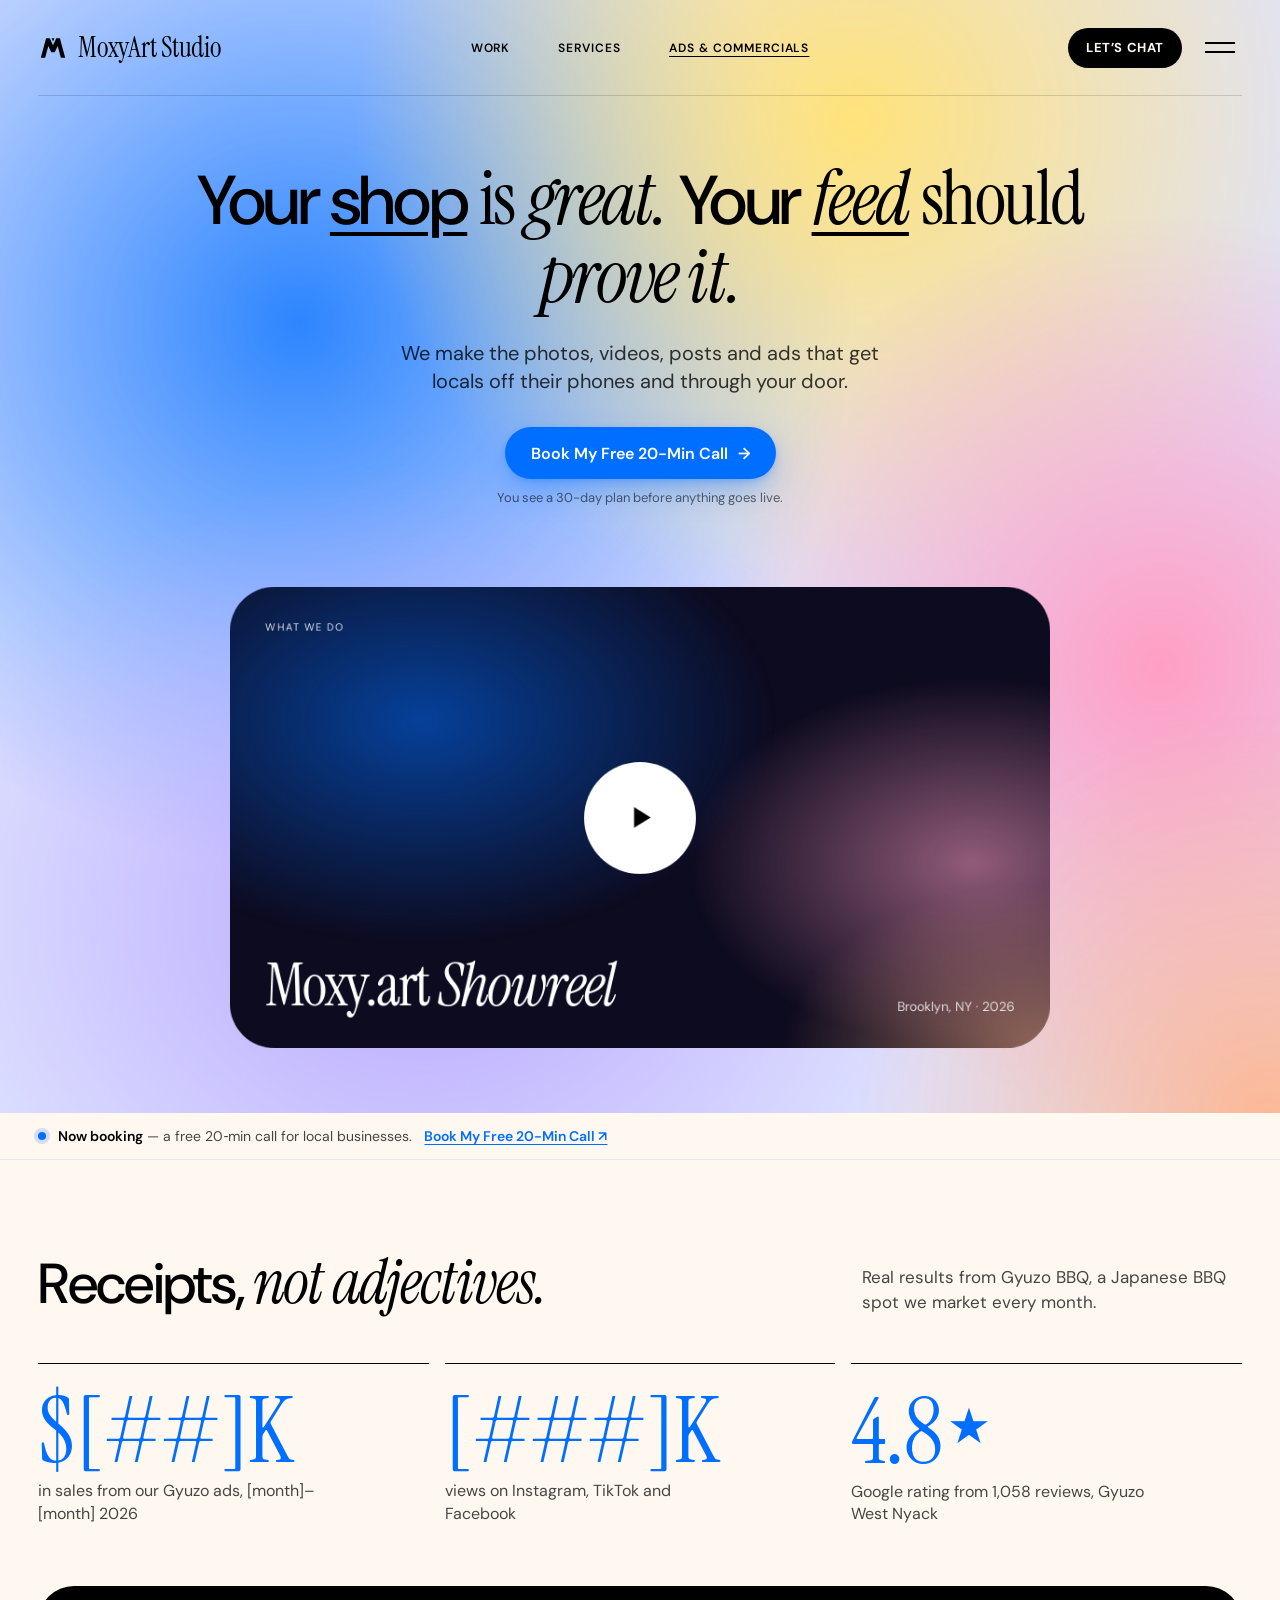
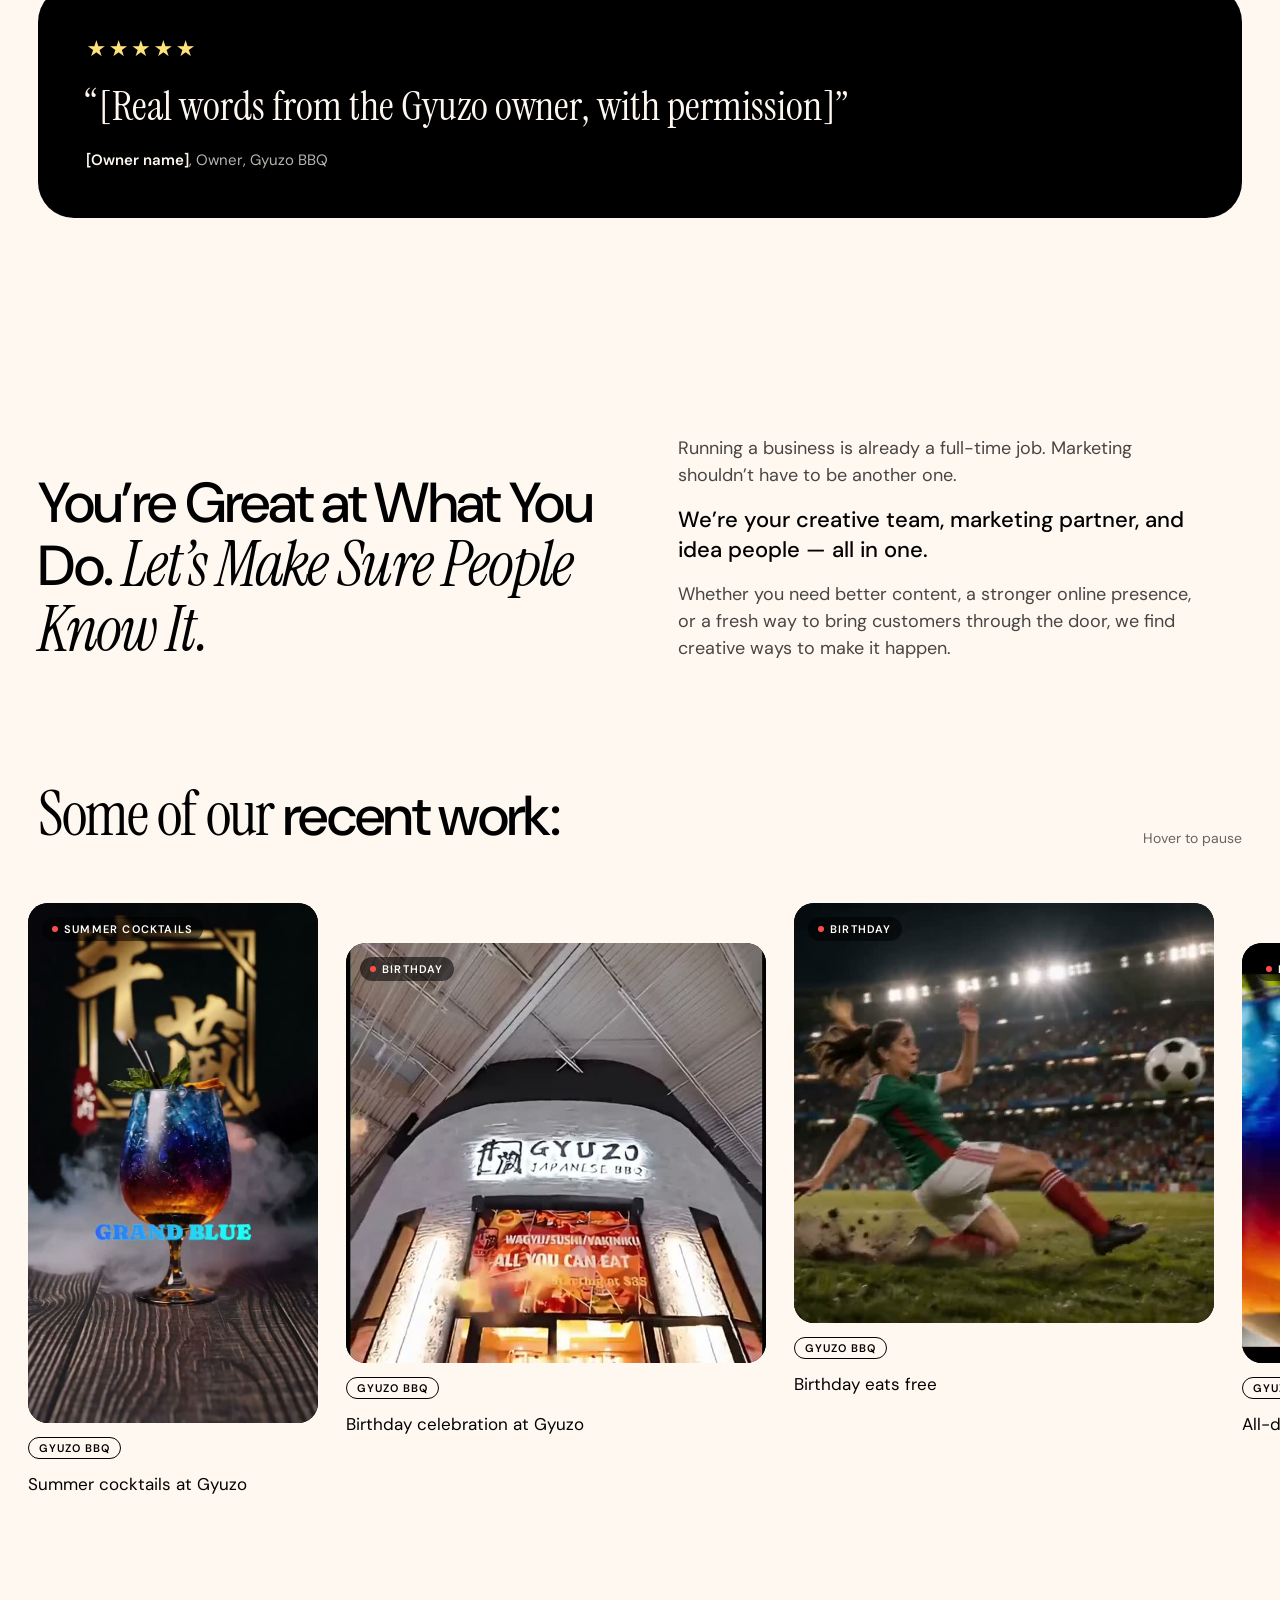
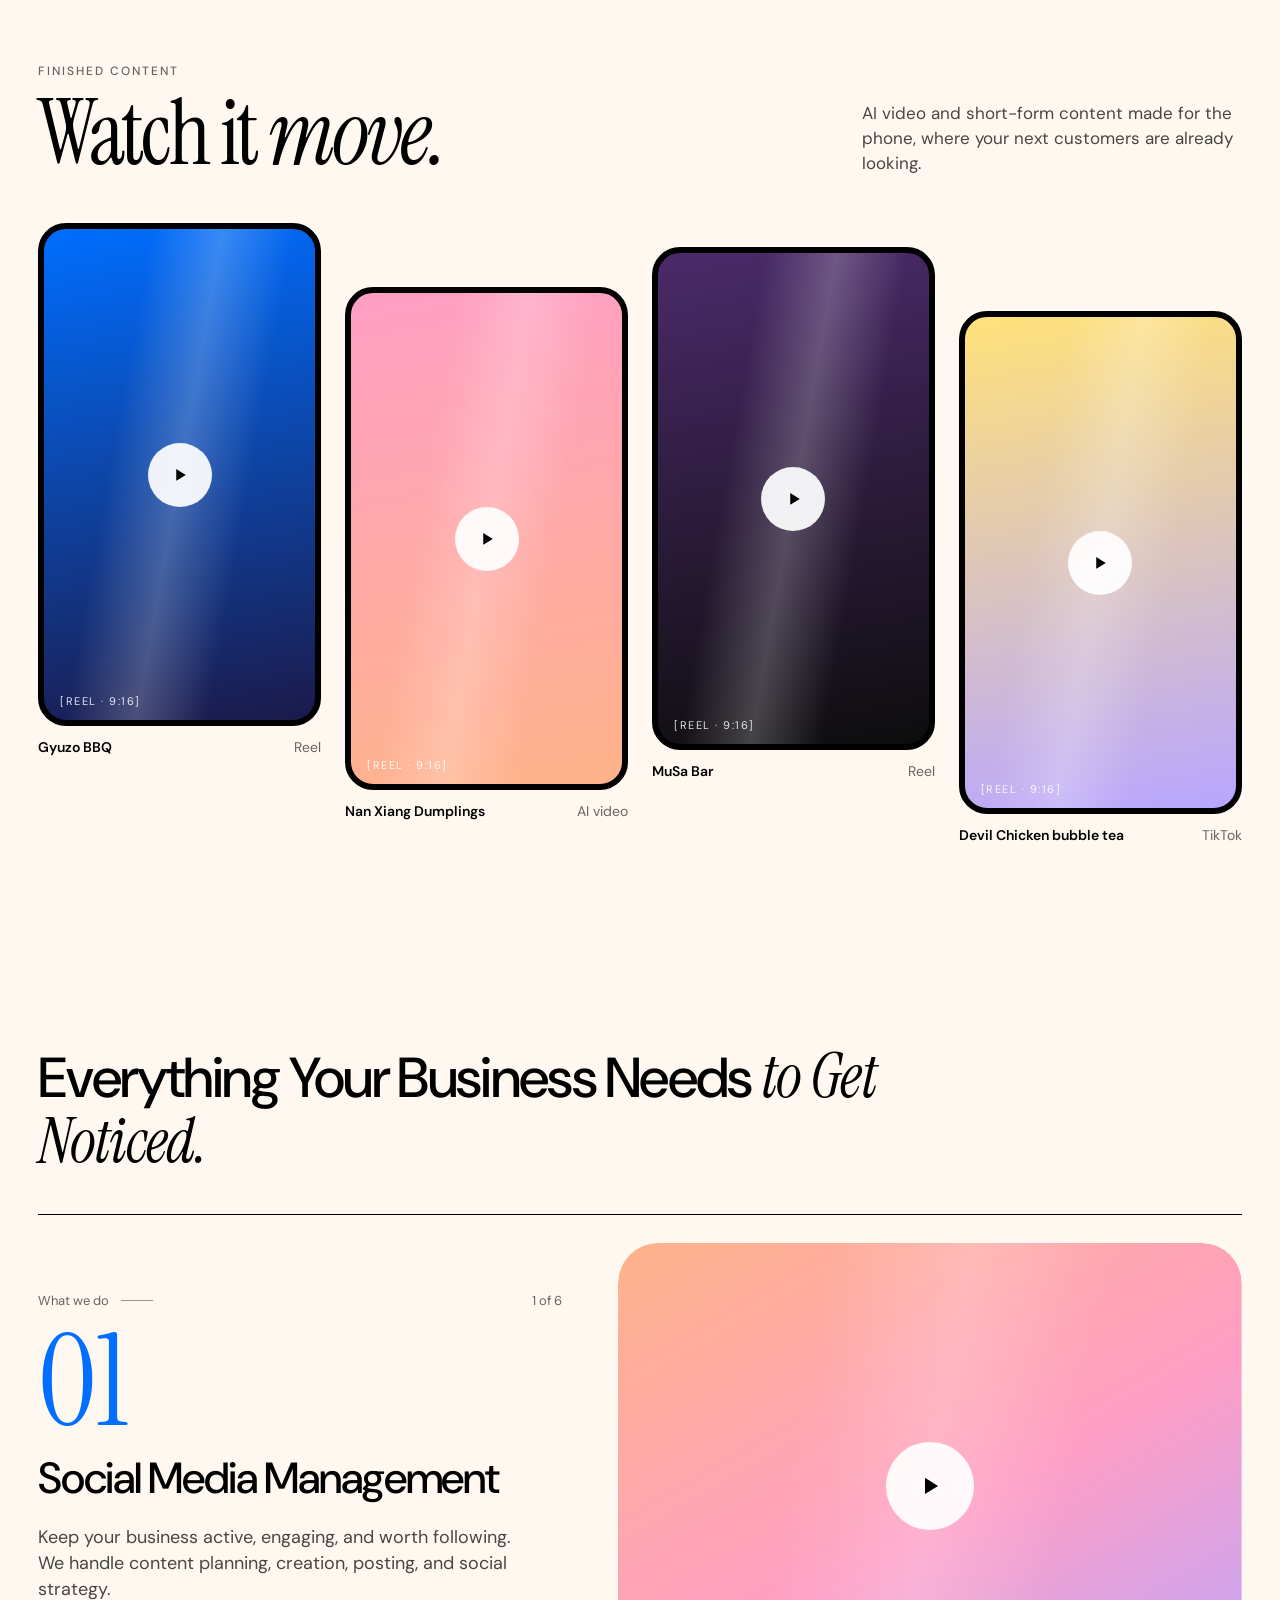
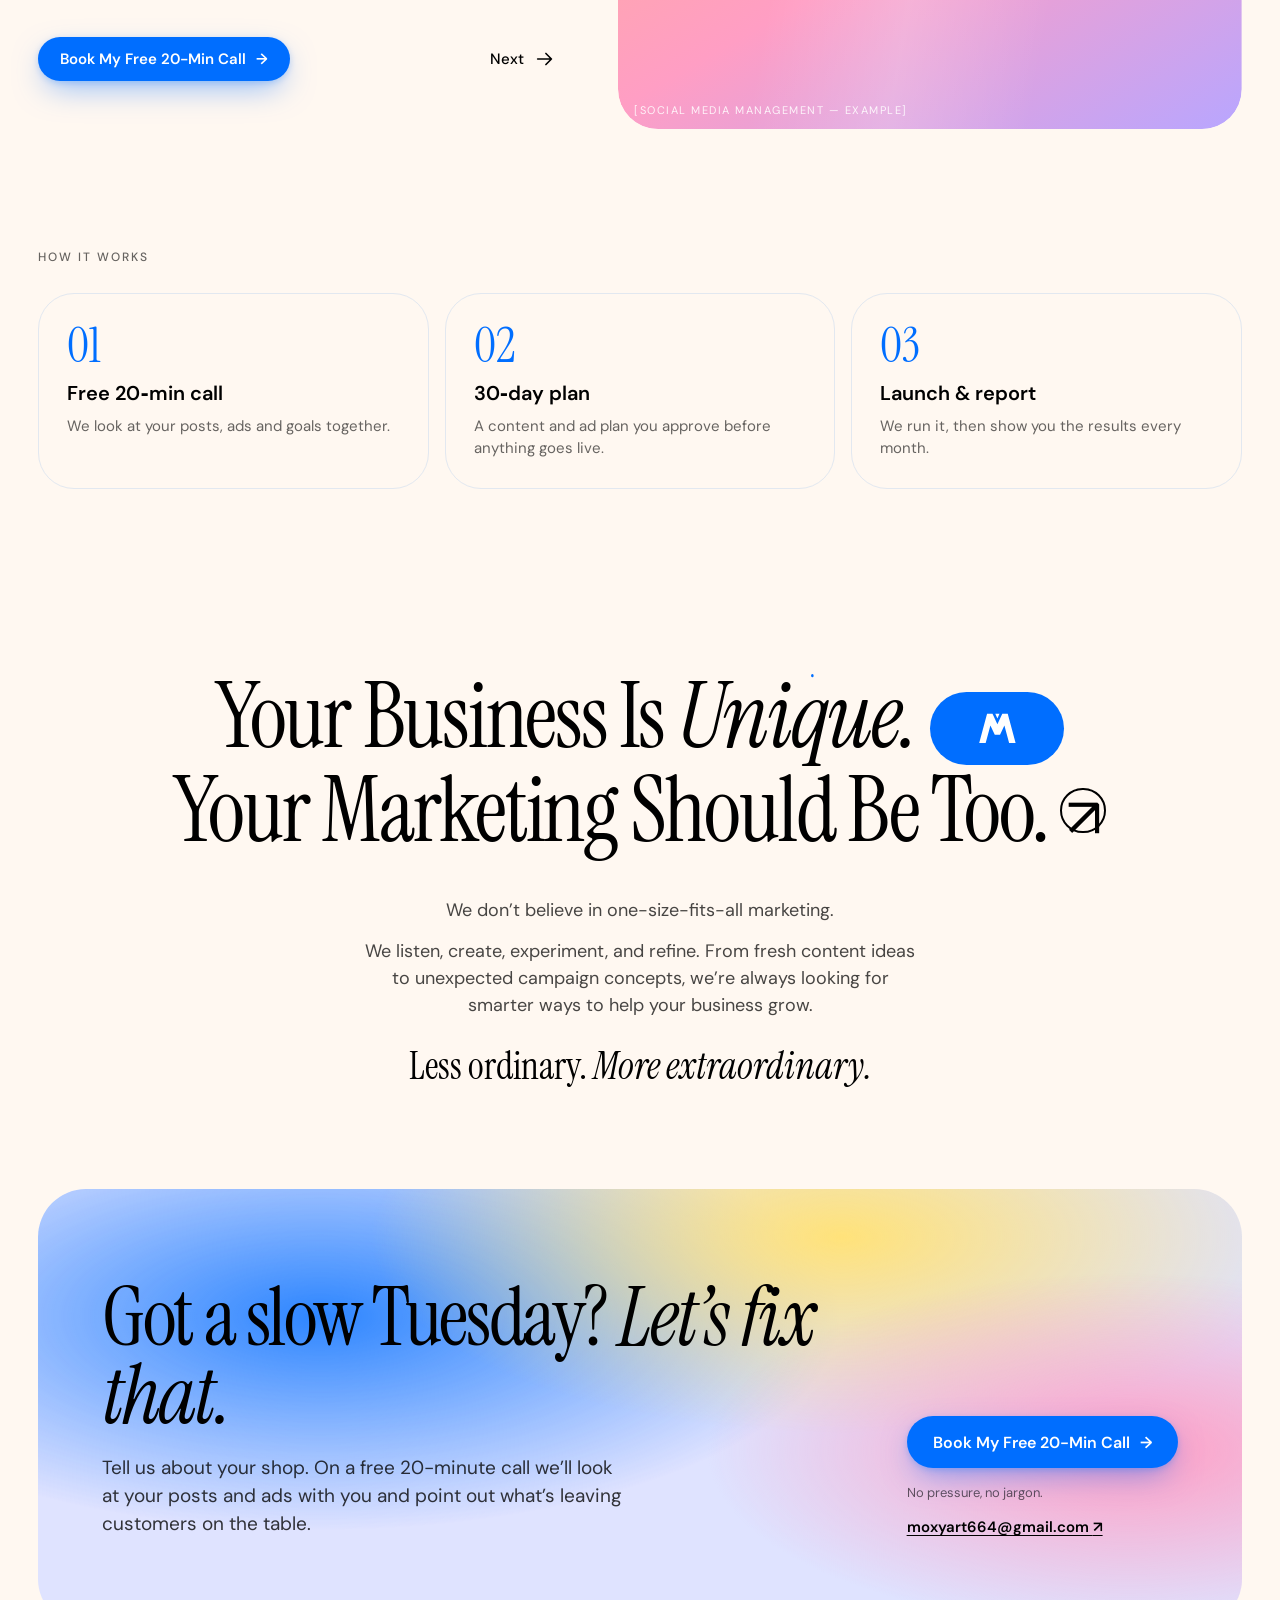
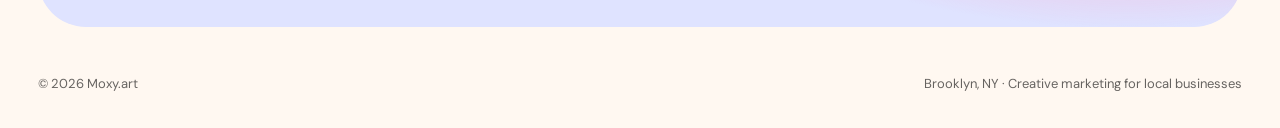
==== ads.html @ 98f88246 "Proof section under hero, booking calendar, Ads & Commercials page - Hero shows two-thirds of the sh" ====
<!doctype html>
<html lang="en">
  <head>
    <meta charset="UTF-8" />
    <meta name="viewport" content="width=device-width, initial-scale=1.0" />
    <meta name="theme-color" content="#dfe3ff" />
    <meta
      name="description"
      content="We make the photos, Reels and ads that bring locals through your door. Brooklyn studio for local businesses. Book a free 20-minute call."
    />
    <title>Ads &amp; Commercials · Moxy.art</title>
    <script>document.documentElement.classList.add('js');</script>
    <link rel="preconnect" href="https://fonts.googleapis.com" />
    <link rel="preconnect" href="https://fonts.gstatic.com" crossorigin />
    <link
      href="https://fonts.googleapis.com/css2?family=DM+Sans:opsz,wght@9..40,400;9..40,500;9..40,600;9..40,700&family=Instrument+Serif:ital@0;1&display=swap"
      rel="stylesheet"
    />
    <link rel="stylesheet" href="./styles.css" />
    <script src="./script.js" defer></script>
  </head>
  <body>
    <!-- Ads & Commercials page: a copy of the homepage for now. Edit its own content here. -->
    <a class="skip-link" href="#main">Skip to content</a>

    <header class="site-header">
      <div class="header-inner">
        <a class="brand" href="#top" aria-label="MoxyArt Studio home">
          <svg class="brand-mark" viewBox="0 0 256 256" aria-hidden="true">
            <path fill="currentColor" fill-rule="evenodd" d="M24 212 69 44h31l28 61 28-61h31l45 168h-37l-27-100.8-25 52.8h-30l-25-52.8-27 100.8H24Z M116 44h24l-12 28-12-28Z" />
          </svg>
          <span class="wordmark">MoxyArt Studio</span>
        </a>

        <nav class="desktop-nav" aria-label="Main navigation">
          <a href="#work">Work</a>
          <a href="#services">Services</a>
          <a href="ads.html" aria-current="page">Ads &amp; Commercials</a>
        </nav>

        <div class="header-actions">
          <a class="btn btn-dark btn-chat" href="#contact">Let’s chat</a>
          <button class="menu-button" type="button" aria-label="Open menu" aria-expanded="false" aria-controls="mobile-menu">
            <span></span><span></span>
          </button>
        </div>

        <nav class="mobile-menu" id="mobile-menu" aria-label="Mobile navigation" hidden>
          <a href="#work">Work</a>
          <a href="#services">Services</a>
          <a href="ads.html" aria-current="page">Ads &amp; Commercials</a>
          <a href="#process">How it works</a>
          <a href="#contact">Contact</a>
          <a href="https://calendar.app.google/xC5aTehPTgfjE6WX9" target="_blank" rel="noopener">Book My Free 20-Min Call</a>
        </nav>
      </div>
    </header>

    <main id="main">
      <!-- HERO: full screen, moving color background -->
      <section class="hero" id="top" aria-labelledby="hero-title">
        <div class="aura" aria-hidden="true">
          <span class="blob b1"></span>
          <span class="blob b2"></span>
          <span class="blob b3"></span>
          <span class="blob b4"></span>
          <span class="blob b5"></span>
          <span class="blob cursor-blob"></span>
        </div>

        <div class="hero-body">
          <h1 id="hero-title" class="hero-title">
            <span class="word">Your</span>
            <a class="word link" href="#services">shop</a>
            <span class="word serif">is</span>
            <span class="word serif"><em>great.</em></span>
            <span class="word">Your</span>
            <a class="word link" href="#work"><em class="serif">feed</em></a>
            <span class="word serif">should</span>
            <span class="word serif"><em>prove&nbsp;it.</em></span>
          </h1>
          <p class="hero-sub">We make the photos, videos, posts and ads that get locals off their phones and through your door.</p>
          <div class="hero-cta">
            <a class="btn btn-cta btn-lg" href="https://calendar.app.google/xC5aTehPTgfjE6WX9" target="_blank" rel="noopener">Book My Free 20-Min Call <span class="btn-arrow" aria-hidden="true">→</span></a>
            <p class="fine-print">You see a 30-day plan before anything goes live.</p>
          </div>
        </div>

        <!-- Two-thirds of the showreel shows on the first screen, so people scroll. -->
        <div class="hero-video">
          <div class="showreel" data-grow>
            <div class="aura" aria-hidden="true">
              <span class="blob b1"></span>
              <span class="blob b3"></span>
              <span class="blob b5"></span>
            </div>
            <span class="media-ph top">What we do</span>
            <span class="play play-lg" aria-hidden="true"><svg viewBox="0 0 24 24"><path d="M8 5.5v13l10.5-6.5z" /></svg></span>
            <div class="showreel-foot">
              <p class="showreel-title">Moxy.art <em>Showreel</em></p>
              <p>Brooklyn, NY · 2026</p>
            </div>
          </div>
        </div>
      </section>

      <div class="notice">
        <div class="container notice-inner">
          <span class="dot" aria-hidden="true"></span>
          <span><strong>Now booking</strong> — a free 20‑min call for local businesses.</span>
          <a href="https://calendar.app.google/xC5aTehPTgfjE6WX9" target="_blank" rel="noopener">Book My Free 20-Min Call ↗</a>
        </div>
      </div>

      <!-- PROOF: Gyuzo results, right under the hero. Replace every [bracket]
           with a verified number before this goes live. Add more brands by
           copying a .case card. -->
      <section class="proof container" id="proof" aria-labelledby="proof-title">
        <div class="section-top" data-reveal>
          <h2 id="proof-title" class="title-mix">Receipts, <span class="serif"><em>not adjectives.</em></span></h2>
          <p class="lead">Real results from Gyuzo BBQ, a Japanese BBQ spot we market every month.</p>
        </div>
        <ul class="stats" data-reveal>
          <li><strong class="stat-num">$[##]K</strong><span>in sales from our Gyuzo ads, [month]–[month] 2026</span></li>
          <li><strong class="stat-num">[###]K</strong><span>views on Instagram, TikTok and Facebook</span></li>
          <li><strong class="stat-num">4.8<span class="stat-star" aria-hidden="true">★</span></strong><span>Google rating from 1,058 reviews, Gyuzo West Nyack</span></li>
        </ul>
        <figure class="case" data-reveal>
          <p class="stars" role="img" aria-label="5 out of 5 stars">★★★★★</p>
          <blockquote>“[Real words from the Gyuzo owner, with permission]”</blockquote>
          <figcaption><strong>[Owner name]</strong>, Owner, Gyuzo BBQ</figcaption>
        </figure>
      </section>

      <!-- INTRO -->
      <section class="intro container" id="intro" aria-labelledby="intro-title">
        <h2 id="intro-title" class="title-mix" data-reveal>You’re Great at What You Do. <span class="serif"><em>Let’s Make Sure People Know It.</em></span></h2>
        <div class="intro-copy" data-reveal>
          <p>Running a business is already a full-time job. Marketing shouldn’t have to be another one.</p>
          <p class="intro-key">We’re your creative team, marketing partner, and idea people — all in one.</p>
          <p>Whether you need better content, a stronger online presence, or a fresh way to bring customers through the door, we find creative ways to make it happen.</p>
        </div>
      </section>

      <!-- RECENT WORK: drifting row of video cards. Each card's <video> plays
           by itself when it scrolls into view. To add one, put the file in media/,
           a still frame in media/posters/, and copy an existing card. -->
      <section class="work" id="work" aria-labelledby="work-title">
        <div class="container section-top" data-reveal>
          <h2 id="work-title" class="title-mix"><span class="serif">Some of our</span> recent work:</h2>
          <p class="hint">Hover to pause</p>
        </div>

        <div class="rail">
          <div class="rail-track">
            <div class="rail-set">
              <article class="vcard" style="--w: 290px; --h: 520px; --y: 0px">
                <div class="media" style="--bg: #000000">
                  <video class="lazy-video" src="media/gyuzo-summer-cocktails.mp4" poster="media/posters/gyuzo-summer-cocktails.jpg" muted loop playsinline preload="none" aria-label="Summer cocktails at Gyuzo"></video>
                  <span class="chip"><i></i>Summer cocktails</span>
                </div>
                <span class="tag">Gyuzo BBQ</span>
                <p>Summer cocktails at Gyuzo</p>
              </article>
              <article class="vcard" style="--w: 420px; --h: 420px; --y: 40px">
                <div class="media" style="--bg: #000000">
                  <video class="lazy-video" src="media/gyuzo-birthday-celebration.mp4" poster="media/posters/gyuzo-birthday-celebration.jpg" muted loop playsinline preload="none" aria-label="Birthday celebration at Gyuzo"></video>
                  <span class="chip"><i></i>Birthday</span>
                </div>
                <span class="tag">Gyuzo BBQ</span>
                <p>Birthday celebration at Gyuzo</p>
              </article>
              <article class="vcard" style="--w: 420px; --h: 420px; --y: 0px">
                <div class="media" style="--bg: #000000">
                  <video class="lazy-video" src="media/gyuzo-birthday-free-meal.mp4" poster="media/posters/gyuzo-birthday-free-meal.jpg" muted loop playsinline preload="none" aria-label="Birthday eats free"></video>
                  <span class="chip"><i></i>Birthday</span>
                </div>
                <span class="tag">Gyuzo BBQ</span>
                <p>Birthday eats free</p>
              </article>
              <article class="vcard" style="--w: 420px; --h: 420px; --y: 40px">
                <div class="media" style="--bg: #000000">
                  <video class="lazy-video" src="media/gyuzo-happy-hour-50off.mp4" poster="media/posters/gyuzo-happy-hour-50off.jpg" muted loop playsinline preload="none" aria-label="All-day happy hour, 50% off"></video>
                  <span class="chip"><i></i>Happy hour</span>
                </div>
                <span class="tag">Gyuzo BBQ</span>
                <p>All-day happy hour, 50% off</p>
              </article>
              <article class="vcard" style="--w: 290px; --h: 520px; --y: 0px">
                <div class="media" style="--bg: #000000">
                  <video class="lazy-video" src="media/gyuzo-meat-lovers-39.mp4" poster="media/posters/gyuzo-meat-lovers-39.jpg" muted loop playsinline preload="none" aria-label="Unlimited premium cuts for $39.50"></video>
                  <span class="chip"><i></i>Ad</span>
                </div>
                <span class="tag">Gyuzo BBQ</span>
                <p>Unlimited premium cuts for $39.50</p>
              </article>
            </div>
            <!-- script.js copies the set above here so the row loops seamlessly -->
          </div>
        </div>
      </section>


      <!-- FINISHED CONTENT: showreel grows as it scrolls in, Reels float -->
      <section class="reel container" aria-labelledby="reel-title">
        <div class="section-top" data-reveal>
          <div class="stack-sm">
            <p class="label">Finished content</p>
            <h2 id="reel-title" class="display">Watch it <em>move.</em></h2>
          </div>
          <p class="lead">AI video and short-form content made for the phone, where your next customers are already looking.</p>
        </div>

        <div class="reels">
          <figure class="reel-card tilt" style="--y: 0px; --d: 6s" data-reveal>
            <div class="media" style="--bg: linear-gradient(170deg, #006eff, #1b1a4a)">
              <span class="media-ph bottom">[Reel · 9:16]</span>
              <span class="play" aria-hidden="true"><svg viewBox="0 0 24 24"><path d="M8 5.5v13l10.5-6.5z" /></svg></span>
            </div>
            <figcaption><strong>Gyuzo BBQ</strong><span>Reel</span></figcaption>
          </figure>
          <figure class="reel-card tilt" style="--y: 64px; --d: 7s" data-reveal>
            <div class="media" style="--bg: linear-gradient(170deg, #ff9ec4, #ffb38a)">
              <span class="media-ph bottom">[Reel · 9:16]</span>
              <span class="play" aria-hidden="true"><svg viewBox="0 0 24 24"><path d="M8 5.5v13l10.5-6.5z" /></svg></span>
            </div>
            <figcaption><strong>Nan Xiang Dumplings</strong><span>AI video</span></figcaption>
          </figure>
          <figure class="reel-card tilt" style="--y: 24px; --d: 6.5s" data-reveal>
            <div class="media" style="--bg: linear-gradient(170deg, #4b2a6a, #0d0d0d)">
              <span class="media-ph bottom">[Reel · 9:16]</span>
              <span class="play" aria-hidden="true"><svg viewBox="0 0 24 24"><path d="M8 5.5v13l10.5-6.5z" /></svg></span>
            </div>
            <figcaption><strong>MuSa Bar</strong><span>Reel</span></figcaption>
          </figure>
          <figure class="reel-card tilt" style="--y: 88px; --d: 7.5s" data-reveal>
            <div class="media" style="--bg: linear-gradient(170deg, #ffe27a, #b8a6ff)">
              <span class="media-ph bottom">[Reel · 9:16]</span>
              <span class="play" aria-hidden="true"><svg viewBox="0 0 24 24"><path d="M8 5.5v13l10.5-6.5z" /></svg></span>
            </div>
            <figcaption><strong>Devil Chicken bubble tea</strong><span>TikTok</span></figcaption>
          </figure>
        </div>
      </section>

      <!-- SERVICES: one at a time, "1 of 6  Next →". Text for all six lives in script.js. -->
      <section class="services container" id="services" aria-labelledby="services-title">
        <h2 id="services-title" class="title-mix services-head" data-reveal>Everything Your Business Needs <span class="serif"><em>to Get Noticed.</em></span></h2>
        <div class="services-grid" data-reveal>
          <div class="svc-copy">
            <div class="svc-meta">
              <span class="svc-kicker">What we do <span aria-hidden="true"></span></span>
              <span class="svc-count" aria-live="polite"><span data-svc="count">1</span> of 6</span>
            </div>
            <p class="svc-num svc-anim" data-svc="n" aria-hidden="true">01</p>
            <h3 class="svc-title svc-anim" data-svc="title">Social Media Management</h3>
            <p class="svc-body svc-anim" data-svc="body">Keep your business active, engaging, and worth following. We handle content planning, creation, posting, and social strategy.</p>
            <div class="svc-actions">
              <a class="btn btn-cta" href="https://calendar.app.google/xC5aTehPTgfjE6WX9" target="_blank" rel="noopener">Book My Free 20-Min Call <span class="btn-arrow" aria-hidden="true">→</span></a>
              <button class="next-btn" type="button" data-svc="next">
                Next
                <svg viewBox="0 0 24 24" aria-hidden="true"><path d="M4 12h15M13 6l6 6-6 6" /></svg>
              </button>
            </div>
          </div>
          <div class="svc-media" data-svc="media" style="--bg: linear-gradient(150deg, #ffb38a 0%, #ff9ec4 55%, #b8a6ff 100%)">
            <span class="play play-md" aria-hidden="true"><svg viewBox="0 0 24 24"><path d="M8 5.5v13l10.5-6.5z" /></svg></span>
            <span class="media-ph bottom" data-svc="caption">[Social Media Management — example]</span>
          </div>
        </div>
      </section>

      <!-- HOW IT WORKS: three short steps -->
      <section class="process container" id="process" aria-labelledby="process-title">
        <h2 id="process-title" class="label">How it works</h2>
        <ol class="steps">
          <li data-reveal>
            <span class="step-num" aria-hidden="true">01</span>
            <h3>Free 20‑min call</h3>
            <p>We look at your posts, ads and goals together.</p>
          </li>
          <li data-reveal>
            <span class="step-num" aria-hidden="true">02</span>
            <h3>30‑day plan</h3>
            <p>A content and ad plan you approve before anything goes live.</p>
          </li>
          <li data-reveal>
            <span class="step-num" aria-hidden="true">03</span>
            <h3>Launch &amp; report</h3>
            <p>We run it, then show you the results every month.</p>
          </li>
        </ol>
      </section>

      <!-- UNIQUE: words light up as you scroll -->
      <section class="container manifesto" aria-labelledby="manifesto-title">
        <h2 class="manifesto-text" id="manifesto-title" data-manifesto>
          Your Business Is
          <span class="circled">Unique.<svg class="circle-mark" viewBox="0 0 300 100" preserveAspectRatio="none" aria-hidden="true"><path pathLength="1" d="M150 8 C 255 6, 296 30, 292 52 C 287 82, 210 94, 140 92 C 60 90, 6 74, 8 48 C 10 22, 80 8, 168 12" /></svg></span>
          <span class="inline-chip" aria-hidden="true"><svg viewBox="0 0 256 256"><path fill="currentColor" fill-rule="evenodd" d="M24 212 69 44h31l28 61 28-61h31l45 168h-37l-27-100.8-25 52.8h-30l-25-52.8-27 100.8H24Z M116 44h24l-12 28-12-28Z" /></svg></span>
          Your Marketing Should Be Too.
          <span class="inline-arrow" aria-hidden="true">↗</span>
        </h2>
        <div class="manifesto-copy" data-reveal>
          <p>We don’t believe in one-size-fits-all marketing.</p>
          <p>We listen, create, experiment, and refine. From fresh content ideas to unexpected campaign concepts, we’re always looking for smarter ways to help your business grow.</p>
          <p class="tagline">Less ordinary. <em>More extraordinary.</em></p>
        </div>
      </section>

      <!-- CONTACT: same moving color as the hero -->
      <section class="container" id="contact" aria-labelledby="contact-title">
        <div class="contact-card">
          <div class="aura" aria-hidden="true">
            <span class="blob b1"></span>
            <span class="blob b2"></span>
            <span class="blob b3"></span>
          </div>
          <div class="contact-copy" data-reveal>
            <h2 id="contact-title" class="display display-sm">Got a slow Tuesday? <em>Let’s fix that.</em></h2>
            <p class="contact-lead">Tell us about your shop. On a free 20-minute call we’ll look at your posts and ads with you and point out what’s leaving customers on the table.</p>
          </div>
          <div class="contact-actions" data-reveal>
            <a class="btn btn-cta btn-lg" href="https://calendar.app.google/xC5aTehPTgfjE6WX9" target="_blank" rel="noopener">Book My Free 20-Min Call <span class="btn-arrow" aria-hidden="true">→</span></a>
            <p class="fine-print">No pressure, no jargon.</p>
            <a class="ink-link" href="mailto:moxyart664@gmail.com">moxyart664@gmail.com <span aria-hidden="true">↗</span></a>
          </div>
        </div>
      </section>
    </main>

    <footer class="container site-footer">
      <span>© 2026 Moxy.art</span>
      <span>Brooklyn, NY · Creative marketing for local businesses</span>
    </footer>
  </body>
</html>
---- styles.css ----
/* Moxy.art — motion direction. Built on the Moxyart design system
   (https://claude.ai/artifact/LnHdDnZESzp5JZP2S9JRZE), plus the moving
   pastel "aura" approved on the design canvas. */
:root {
  color-scheme: light;
  --cream: #fff8f1;
  --ink: #000000;
  --ink-78: rgba(0, 0, 0, 0.78);
  --ink-72: rgba(0, 0, 0, 0.72);
  --ink-60: rgba(0, 0, 0, 0.6);
  --ash: #e2e8f0;
  --blue: #006eff;
  --on-blue: #ffffff;

  /* Aura colors: only for the moving backgrounds and video placeholders */
  --aura-base: #dfe3ff;
  --butter: #ffe27a;
  --pink: #ff9ec4;
  --lilac: #b8a6ff;
  --peach: #ffb38a;
  --blue-deep: #0058cc;
  --night: #0d0b1f;

  --font-display: "Instrument Serif", Georgia, serif;
  --font-sans: "DM Sans", ui-sans-serif, system-ui, sans-serif;

  --radius-nav: 24px;
  --radius-card: 36px;
  --radius-image: 48px;

  --gutter: clamp(16px, 3vw, 40px);
  --header-h: 96px;
  /* Strong curves: ease-out for entering/exiting and feedback, ease-in-out for on-screen movement */
  --ease-out: cubic-bezier(0.23, 1, 0.32, 1);
  --ease-in-out: cubic-bezier(0.77, 0, 0.175, 1);

  font-family: var(--font-sans);
  color: var(--ink);
  background: var(--cream);
  font-synthesis: none;
  text-rendering: optimizeLegibility;
  -webkit-font-smoothing: antialiased;
}

* { box-sizing: border-box; }
html { scroll-behavior: smooth; scroll-padding-top: 88px; }
body { margin: 0; background: var(--cream); overflow-x: clip; }
a { color: inherit; text-decoration: none; }
button { font: inherit; color: inherit; }
figure { margin: 0; }
:focus-visible { outline: 2px solid var(--ink); outline-offset: 4px; }

.skip-link {
  position: absolute;
  left: 16px;
  top: -60px;
  z-index: 100;
  padding: 10px 16px;
  border-radius: 999px;
  background: var(--ink);
  color: var(--cream);
}
.skip-link:focus { top: 16px; }

.container { width: min(100%, 1360px); margin-inline: auto; padding-inline: var(--gutter); }
.serif { font-family: var(--font-display); font-weight: 400; font-size: 1.1em; }

/* ---------- Type ---------- */
.display {
  margin: 0;
  font-family: var(--font-display);
  font-weight: 400;
  font-size: clamp(56px, 7vw, 112px);
  line-height: 0.92;
  letter-spacing: -0.035em;
}
.display-sm { font-size: clamp(44px, 6.4vw, 100px); line-height: 0.95; letter-spacing: -0.03em; }
.title-mix {
  margin: 0;
  font-size: clamp(34px, 4.4vw, 64px);
  font-weight: 500;
  line-height: 1.05;
  letter-spacing: -0.03em;
}
.lead { margin: 0; max-width: 380px; font-size: 17px; line-height: 1.45; color: var(--ink-72); }
.label {
  margin: 0;
  font-size: 12px;
  font-weight: 500;
  letter-spacing: 2px;
  text-transform: uppercase;
  color: var(--ink-60);
}
.hint { margin: 0; font-size: 14px; color: var(--ink-60); }
.stack-sm { display: flex; flex-direction: column; gap: 14px; }

/* ---------- Buttons ---------- */
.btn {
  display: inline-flex;
  align-items: center;
  justify-content: center;
  min-height: 44px;
  padding: 12px 22px;
  border-radius: 999px;
  font-size: 15px;
  font-weight: 500;
  white-space: nowrap;
  transition: background-color 180ms ease, color 180ms ease, transform 160ms var(--ease-out);
}
.btn-dark { background: var(--ink); color: var(--cream); }
/* Main CTA: the one place blue fills a shape. Soft blue shadow + a light sweep every few seconds */
.btn-cta {
  position: relative;
  overflow: hidden;
  isolation: isolate;
  gap: 10px;
  background: var(--blue);
  color: var(--on-blue);
  font-weight: 600;
  box-shadow: 0 2px 6px rgba(0, 110, 255, 0.22), 0 12px 32px -8px rgba(0, 110, 255, 0.5);
  transition: background-color 180ms ease, box-shadow 240ms var(--ease-out), transform 240ms var(--ease-out);
  animation: cta-glow 3.2s ease-in-out infinite;
}
.btn-cta::after {
  content: "";
  position: absolute;
  inset: 0;
  z-index: -1;
  background: linear-gradient(100deg, transparent 35%, rgba(255, 255, 255, 0.35) 50%, transparent 65%);
  transform: translateX(-100%);
  animation: cta-shine 4.8s var(--ease-in-out) 1.6s infinite;
}
.btn-arrow { display: inline-block; transition: transform 240ms var(--ease-out); }
@keyframes cta-shine { 0%, 30% { transform: translateX(-100%); } 60%, 100% { transform: translateX(100%); } }
@keyframes cta-glow {
  50% { box-shadow: 0 2px 6px rgba(0, 110, 255, 0.26), 0 16px 40px -6px rgba(0, 110, 255, 0.62); }
}
.btn-sm { font-size: 14px; }
.btn-lg { min-height: 52px; padding: 14px 26px; font-size: 16px; }
.ink-link { font-size: 15px; font-weight: 600; text-decoration: underline; text-underline-offset: 3px; transition: color 180ms ease; }

/* ---------- Header: clear over the hero, cream once you scroll ---------- */
.site-header {
  position: fixed;
  inset: 0 0 auto;
  z-index: 50;
  padding: 0 var(--gutter);
  transition: background-color 300ms ease;
}
.site-header.is-scrolled {
  background: rgba(255, 248, 241, 0.88);
  backdrop-filter: blur(14px);
  -webkit-backdrop-filter: blur(14px);
}
.header-inner {
  position: relative;
  width: min(100%, 1280px);
  min-height: var(--header-h);
  margin-inline: auto;
  display: grid;
  grid-template-columns: 1fr auto 1fr;
  align-items: center;
  gap: 16px;
  border-bottom: 1px solid rgba(0, 0, 0, 0.14);
}
.brand { justify-self: start; display: flex; align-items: center; gap: 10px; }
.brand-mark { width: 30px; height: 30px; flex: none; }
.wordmark { font-family: var(--font-display); font-size: 28px; line-height: 1; letter-spacing: -0.01em; }
.desktop-nav { justify-self: center; display: flex; gap: 48px; font-size: 12px; font-weight: 600; letter-spacing: 0.08em; text-transform: uppercase; }
.header-actions { justify-self: end; display: flex; align-items: center; gap: 16px; }
.desktop-nav a[aria-current="page"], .mobile-menu a[aria-current="page"] { text-decoration: underline; text-underline-offset: 4px; }
.btn-chat { min-height: 40px; padding: 10px 18px; font-size: 13px; font-weight: 700; letter-spacing: 0.04em; text-transform: uppercase; }
.menu-button {
  display: flex;
  width: 44px;
  height: 44px;
  border: 0;
  padding: 0 7px;
  background: transparent;
  cursor: pointer;
  flex-direction: column;
  justify-content: center;
  gap: 7px;
  transition: transform 160ms var(--ease-out);
}
.menu-button span { display: block; height: 2px; width: 30px; background: var(--ink); transition: transform 200ms var(--ease-out); }
.menu-button[aria-expanded="true"] span:first-child { transform: translateY(4.5px) rotate(45deg); }
.menu-button[aria-expanded="true"] span:last-child { transform: translateY(-4.5px) rotate(-45deg); }
/* Grows out of the menu button; closing is instant */
.mobile-menu {
  position: absolute;
  top: calc(100% + 8px);
  right: 0;
  width: min(320px, 100%);
  display: flex;
  flex-direction: column;
  gap: 4px;
  padding: 16px;
  border: 1px solid var(--ash);
  border-radius: var(--radius-nav);
  background: var(--cream);
  transform-origin: top right;
  transition: opacity 180ms var(--ease-out), transform 180ms var(--ease-out);
}
@starting-style {
  .mobile-menu { opacity: 0; transform: scale(0.96) translateY(-4px); }
}
.mobile-menu[hidden] { display: none; }
.mobile-menu a { padding: 12px 8px; font-size: 17px; }

/* ---------- Aura: soft color blobs that drift ----------
   Soft edges come from radial gradients, not filter: blur(), so the
   moving layers stay on the compositor instead of repainting each frame. */
.aura { position: absolute; inset: -20%; pointer-events: none; }
.blob {
  position: absolute;
  border-radius: 50%;
  background: radial-gradient(closest-side, var(--c), transparent);
  will-change: transform;
}
.b1 { --c: var(--blue); left: 0; top: 0; width: 62%; height: 70%; opacity: 0.8; animation: blob-a 18s ease-in-out infinite alternate; }
.b2 { --c: var(--butter); left: 34%; top: -10%; width: 56%; height: 64%; animation: blob-b 22s ease-in-out infinite alternate; }
.b3 { --c: var(--pink); left: 54%; top: 28%; width: 50%; height: 58%; animation: blob-c 20s ease-in-out infinite alternate; }
.b4 { --c: var(--lilac); left: 8%; top: 44%; width: 60%; height: 58%; animation: blob-b 26s ease-in-out infinite alternate-reverse; }
.b5 { --c: var(--peach); left: 62%; top: 60%; width: 46%; height: 52%; opacity: 0.9; animation: blob-a 24s ease-in-out infinite alternate-reverse; }
/* Follows the pointer on desktop (script.js eases it toward the cursor) */
.cursor-blob {
  --c: var(--pink);
  left: 0;
  top: 0;
  width: 36%;
  height: 46%;
  opacity: 0;
  transition: opacity 600ms ease;
}
.hero.has-pointer .cursor-blob { opacity: 0.7; }
@keyframes blob-a { 0% { transform: translate(0, 0) scale(1); } 50% { transform: translate(30%, 16%) scale(1.2); } 100% { transform: translate(-10%, 26%) scale(0.9); } }
@keyframes blob-b { 0% { transform: translate(0, 0) scale(1.1); } 50% { transform: translate(-26%, -12%) scale(0.85); } 100% { transform: translate(16%, -22%) scale(1.15); } }
@keyframes blob-c { 0% { transform: translate(0, 0) scale(0.9); } 50% { transform: translate(-18%, 20%) scale(1.15); } 100% { transform: translate(22%, -8%) scale(1); } }

/* ---------- Hero ---------- */
.hero {
  /* The showreel's size, so the copy above it can leave two-thirds of it on screen */
  --video-w: min(880px, calc(100vw - 2 * var(--gutter)));
  --video-h: calc(var(--video-w) * 9 / 16);
  position: relative;
  overflow: hidden;
  background: var(--aura-base);
  padding-top: var(--header-h);
  padding-bottom: 48px;
}
/* Fades and lifts as you scroll away; script.js writes opacity/transform here directly */
.hero-body {
  position: relative;
  z-index: 1;
  width: min(100%, 1360px);
  min-height: calc(100vh - var(--header-h) - var(--video-h) * 2 / 3);
  min-height: calc(100svh - var(--header-h) - var(--video-h) * 2 / 3);
  margin-inline: auto;
  padding: min(32px, 3vh) var(--gutter);
  box-sizing: border-box;
  display: flex;
  flex-direction: column;
  align-items: center;
  justify-content: center;
  gap: min(24px, 3vh);
  text-align: center;
  transform-origin: 50% 50%;
  will-change: opacity, transform;
}
.hero-title {
  margin: 0 auto;
  max-width: 1040px;
  font-size: clamp(36px, min(5.4vw, 8.5vh), 88px);
  font-weight: 500;
  line-height: 1.02;
  letter-spacing: -0.035em;
}
/* Words rise in one after another; a short blur makes the first frames read as one motion */
.word { display: inline-block; animation: rise 900ms var(--ease-out) both; }
.word:nth-child(1) { animation-delay: 100ms; }
.word:nth-child(2) { animation-delay: 160ms; }
.word:nth-child(3) { animation-delay: 220ms; }
.word:nth-child(4) { animation-delay: 280ms; }
.word:nth-child(5) { animation-delay: 340ms; }
.word:nth-child(6) { animation-delay: 400ms; }
.word:nth-child(7) { animation-delay: 460ms; }
.word:nth-child(8) { animation-delay: 520ms; }
.word.link {
  text-decoration: underline;
  text-decoration-thickness: 0.055em;
  text-underline-offset: 0.12em;
  transition: color 180ms ease;
}
@keyframes rise {
  from { opacity: 0; transform: translateY(0.4em); filter: blur(6px); }
  to { opacity: 1; transform: none; filter: blur(0); }
}
.hero-sub {
  margin: 0 auto;
  max-width: 520px;
  font-size: clamp(18px, 1.6vw, 20px);
  line-height: 1.4;
  color: var(--ink-78);
  animation: rise 800ms var(--ease-out) 640ms both;
}

.hero-cta { display: flex; flex-direction: column; align-items: center; gap: 10px; margin-top: 8px; animation: rise 800ms var(--ease-out) 760ms both; }
.fine-print { margin: 0; font-size: 13px; color: var(--ink-60); }
.hero-video { position: relative; z-index: 1; width: var(--video-w); margin-inline: auto; }
.hero .showreel { height: var(--video-h); }

/* ---------- Now booking strip ---------- */
.notice { border-bottom: 1px solid var(--ash); background: var(--cream); }
.notice-inner {
  display: flex;
  flex-wrap: wrap;
  align-items: center;
  gap: 8px 12px;
  padding-block: 14px;
  font-size: 14px;
  color: var(--ink-72);
}
.notice strong { color: var(--ink); font-weight: 600; }
.notice a { color: var(--blue); font-weight: 600; text-decoration: underline; text-underline-offset: 3px; }
.dot { width: 8px; height: 8px; border-radius: 50%; background: var(--blue); box-shadow: 0 0 0 4px rgba(0, 110, 255, 0.18); animation: blink 2s ease-in-out infinite; }
@keyframes blink { 50% { box-shadow: 0 0 0 8px rgba(0, 110, 255, 0.06); } }

/* ---------- Intro ---------- */
.intro {
  padding-block: clamp(80px, 10vw, 140px) 0;
  display: grid;
  grid-template-columns: repeat(auto-fit, minmax(min(100%, 420px), 1fr));
  gap: 40px clamp(40px, 6vw, 96px);
  align-items: end;
}
.intro-copy { display: flex; flex-direction: column; gap: 16px; max-width: 520px; }
.intro-copy p { margin: 0; font-size: 18px; line-height: 1.5; color: var(--ink-72); }
.intro-copy .intro-key { font-size: 22px; line-height: 1.35; font-weight: 500; color: var(--ink); }

/* ---------- Video placeholders (shared) ---------- */
.media {
  position: relative;
  overflow: hidden;
  background: var(--bg, var(--ash));
}
.media::after {
  content: "";
  position: absolute;
  inset: 0;
  background: linear-gradient(100deg, transparent 30%, rgba(255, 255, 255, 0.22) 50%, transparent 70%);
  animation: shimmer 3.2s ease-in-out infinite;
  pointer-events: none;
}
.media > video { position: absolute; inset: 0; width: 100%; height: 100%; object-fit: cover; }
.media:has(video)::after { display: none; }
@keyframes shimmer { from { transform: translateX(-100%); } to { transform: translateX(100%); } }
.media-ph {
  position: absolute;
  right: 14px;
  bottom: 12px;
  z-index: 1;
  font-size: 11px;
  letter-spacing: 1.5px;
  text-transform: uppercase;
  color: rgba(255, 255, 255, 0.88);
}
.media-ph.top { left: clamp(20px, 3vw, 40px); top: clamp(20px, 3vw, 36px); right: auto; bottom: auto; }
.media-ph.bottom { left: 16px; right: auto; }
.play {
  position: absolute;
  left: 50%;
  top: 50%;
  z-index: 1;
  width: 64px;
  height: 64px;
  margin: -32px 0 0 -32px;
  border-radius: 50%;
  background: rgba(255, 255, 255, 0.92);
  color: var(--ink);
  display: grid;
  place-items: center;
}
.play svg { width: 34%; height: 34%; fill: currentColor; }
.play-md { width: 88px; height: 88px; margin: -44px 0 0 -44px; animation: pulse 2.4s ease-out infinite; }
.play-lg { width: 120px; height: 120px; margin: -60px 0 0 -60px; background: #ffffff; animation: pulse 2.4s ease-out infinite; }
@keyframes pulse { 0%, 100% { box-shadow: 0 0 0 0 rgba(255, 255, 255, 0.55); } 70% { box-shadow: 0 0 0 28px rgba(255, 255, 255, 0); } }
.chip {
  position: absolute;
  left: 14px;
  top: 14px;
  z-index: 1;
  display: inline-flex;
  align-items: center;
  gap: 6px;
  padding: 5px 10px;
  border-radius: 999px;
  background: rgba(0, 0, 0, 0.55);
  color: #ffffff;
  font-size: 11px;
  font-weight: 600;
  letter-spacing: 1.2px;
  text-transform: uppercase;
}
.chip i { width: 6px; height: 6px; border-radius: 50%; background: #ff4d4d; animation: blink-red 1.4s steps(2, jump-none) infinite; }
@keyframes blink-red { 50% { opacity: 0.25; } }

/* ---------- Recent work rail ---------- */
.work { padding: clamp(80px, 10vw, 120px) 0 40px; }
.section-top {
  display: flex;
  flex-wrap: wrap;
  justify-content: space-between;
  align-items: flex-end;
  gap: 24px;
  margin-bottom: 48px;
}
.rail { overflow: hidden; padding: 8px 0 24px; }
.rail-track {
  display: flex;
  width: max-content;
  animation: drift 60s linear infinite;
}
.rail-set { display: flex; align-items: flex-start; gap: 28px; padding-left: 28px; }
@keyframes drift { to { transform: translateX(-50%); } }
.vcard {
  width: var(--w);
  margin-top: var(--y);
  display: flex;
  flex-direction: column;
  gap: 14px;
}
.vcard .media { height: var(--h); border-radius: 20px; }
.tag {
  align-self: flex-start;
  border: 1px solid var(--ink);
  border-radius: 999px;
  padding: 3px 10px;
  font-size: 11px;
  font-weight: 600;
  letter-spacing: 1px;
  text-transform: uppercase;
}
.vcard p { margin: 0; max-width: 92%; font-size: 17px; line-height: 1.35; }

/* ---------- Showreel + Reels ---------- */
.reel { padding-top: clamp(56px, 8vw, 80px); }
/* Grows from 88% to full size as it scrolls in; script.js writes transform directly */
.showreel {
  position: relative;
  height: clamp(420px, 48vw, 680px);
  border-radius: var(--radius-image);
  overflow: hidden;
  background: var(--night);
  color: #ffffff;
  will-change: transform;
}
.showreel .blob { opacity: 0.55; }
.showreel-foot {
  position: absolute;
  left: clamp(20px, 3vw, 40px);
  right: clamp(20px, 3vw, 40px);
  bottom: clamp(20px, 3vw, 36px);
  z-index: 1;
  display: flex;
  flex-wrap: wrap;
  justify-content: space-between;
  align-items: flex-end;
  gap: 12px;
}
.showreel-foot p { margin: 0; font-size: 14px; color: rgba(255, 255, 255, 0.8); }
.showreel-foot .showreel-title {
  font-family: var(--font-display);
  font-size: clamp(40px, 5vw, 72px);
  line-height: 0.95;
  letter-spacing: -0.03em;
  color: #ffffff;
}

.reels {
  display: grid;
  grid-template-columns: repeat(4, minmax(0, 1fr));
  gap: 24px;
  align-items: start;
  margin-top: 40px;
  padding-bottom: 100px;
}
.reel-card { margin-top: var(--y); }
.js .reel-card:nth-child(2) { transition-delay: 60ms; }
.js .reel-card:nth-child(3) { transition-delay: 120ms; }
.js .reel-card:nth-child(4) { transition-delay: 180ms; }
.reel-card .media {
  aspect-ratio: 9 / 16;
  border: 6px solid var(--ink);
  border-radius: 28px;
  animation: float var(--d, 6s) ease-in-out infinite;
}
.reel-card figcaption { display: flex; justify-content: space-between; gap: 8px; margin-top: 12px; font-size: 14px; }
.reel-card figcaption strong { font-weight: 600; }
.reel-card figcaption span { color: var(--ink-60); }
@keyframes float { 0%, 100% { translate: 0 0; } 50% { translate: 0 -14px; } }
/* 3D tilt toward the pointer; script.js writes transform directly */
.tilt .media { transition: transform 300ms var(--ease-out); }

/* ---------- Services carousel ---------- */
.services { padding-block: clamp(64px, 8vw, 100px) 40px; }
.services-head { margin-bottom: 40px; max-width: 900px; }
.services-grid {
  display: flex;
  flex-wrap: wrap;
  align-items: center;
  gap: 56px;
  border-top: 1px solid var(--ink);
  padding-top: 28px;
}
.svc-copy { flex: 1 1 420px; min-width: 0; display: flex; flex-direction: column; gap: 22px; }
.svc-meta { display: flex; justify-content: space-between; align-items: center; gap: 16px; font-size: 13px; color: var(--ink-60); }
.svc-kicker { display: flex; align-items: center; gap: 12px; }
.svc-kicker span { width: 32px; height: 1px; background: rgba(0, 0, 0, 0.4); }
.svc-num { margin: 0; font-family: var(--font-display); font-size: clamp(88px, 10vw, 128px); line-height: 0.8; color: var(--blue); }
.svc-title { margin: 0; font-size: clamp(32px, 3.4vw, 46px); font-weight: 500; line-height: 1.08; letter-spacing: -0.03em; }
.svc-body { margin: 0; max-width: 480px; min-height: 3em; font-size: 18px; line-height: 1.45; color: var(--ink-72); }
.svc-actions { display: flex; flex-wrap: wrap; justify-content: space-between; align-items: center; gap: 16px; margin-top: 12px; }
.next-btn {
  display: inline-flex;
  align-items: center;
  gap: 10px;
  min-height: 44px;
  padding: 10px 6px;
  border: 0;
  background: transparent;
  font-size: 15px;
  font-weight: 500;
  cursor: pointer;
  transition: transform 160ms var(--ease-out);
}
.next-btn svg { width: 22px; height: 22px; fill: none; stroke: currentColor; stroke-width: 1.8; stroke-linecap: round; stroke-linejoin: round; transition: transform 200ms var(--ease-out); }
.svc-media {
  position: relative;
  flex: 1 1 520px;
  min-width: 0;
  height: clamp(300px, 38vw, 520px);
  border-radius: 40px;
  overflow: hidden;
  background: var(--bg);
  clip-path: inset(0 0 0 0 round 40px);
  transition: clip-path 500ms var(--ease-in-out);
}
.svc-media::after {
  content: "";
  position: absolute;
  inset: 0;
  background: linear-gradient(100deg, transparent 30%, rgba(255, 255, 255, 0.2) 50%, transparent 70%);
  animation: shimmer 3.4s ease-in-out infinite;
}
/* "Next": the old service leaves fast with a light blur, the new one settles in slower */
.svc-anim { transition: opacity 260ms var(--ease-out), transform 260ms var(--ease-out), filter 260ms var(--ease-out); }
.services.is-swapping .svc-anim {
  opacity: 0;
  transform: translateY(8px);
  filter: blur(4px);
  transition-duration: 140ms;
}
.services.is-swapping .svc-media { clip-path: inset(0 0 0 100% round 40px); transition-duration: 160ms; transition-timing-function: var(--ease-out); }

/* ---------- Proof ---------- */
.proof { padding-block: clamp(56px, 7vw, 96px); }
.proof [hidden] { display: none; }
.stats {
  list-style: none;
  margin: 0;
  padding: 0;
  display: grid;
  grid-template-columns: repeat(auto-fit, minmax(220px, 1fr));
  gap: 16px;
}
.stats li { display: flex; flex-direction: column; gap: 8px; padding: 28px 0; border-top: 1px solid var(--ink); }
.stat-num { font-family: var(--font-display); font-weight: 400; font-size: clamp(64px, 7vw, 96px); line-height: 0.9; color: var(--blue); }
.stats span { max-width: 300px; font-size: 16px; line-height: 1.4; color: var(--ink-72); }
.stats .stat-star { margin-left: 0.08em; font-size: 0.55em; vertical-align: 0.4em; color: inherit; }
.case { margin: 32px 0 0; padding: clamp(28px, 4vw, 48px); border-radius: var(--radius-card); background: var(--ink); color: var(--cream); display: grid; gap: 20px; }
.stars { margin: 0; font-size: 22px; letter-spacing: 0.12em; color: var(--butter); }
.case blockquote { margin: 0; max-width: 900px; font-family: var(--font-display); font-size: clamp(28px, 3.2vw, 44px); line-height: 1.15; }
.case figcaption { font-size: 15px; color: rgba(255, 248, 241, 0.72); }
.case figcaption strong { color: var(--cream); font-weight: 600; }

/* ---------- How it works ---------- */
.process { padding-block: clamp(56px, 7vw, 80px); display: flex; flex-direction: column; gap: 28px; }
.steps {
  list-style: none;
  margin: 0;
  padding: 0;
  display: grid;
  grid-template-columns: repeat(auto-fit, minmax(240px, 1fr));
  gap: 16px;
}
.steps li {
  display: flex;
  flex-direction: column;
  gap: 10px;
  padding: 28px;
  border: 1px solid var(--ash);
  border-radius: var(--radius-card);
}
.step-num { font-family: var(--font-display); font-size: 48px; line-height: 1; color: var(--blue); }
.steps h3 { margin: 0; font-size: 20px; font-weight: 600; }
.steps p { margin: 0; font-size: 15px; line-height: 1.45; color: var(--ink-60); }
.js .steps li:nth-child(2) { transition-delay: 60ms; }
.js .steps li:nth-child(3) { transition-delay: 120ms; }

/* ---------- "Your business is unique" ---------- */
.manifesto { padding-block: clamp(64px, 8vw, 120px); display: flex; flex-direction: column; align-items: center; gap: 40px; }
.manifesto-text {
  margin: 0;
  max-width: 1120px;
  font-family: var(--font-display);
  font-weight: 400;
  font-size: clamp(44px, 7vw, 112px);
  line-height: 1.02;
  letter-spacing: -0.025em;
  text-align: center;
  text-wrap: balance;
}
.js .manifesto-text .w { opacity: 0.14; transition: opacity 260ms ease; }
.js .manifesto-text .w.on { opacity: 1; }
.inline-chip {
  display: inline-grid;
  place-items: center;
  width: 1.5em;
  height: 0.82em;
  border-radius: 999px;
  background: var(--blue);
  color: var(--on-blue);
  vertical-align: -0.04em;
}
.inline-chip svg { width: 0.5em; height: 0.5em; }
.inline-arrow {
  display: inline-grid;
  place-items: center;
  width: 0.82em;
  height: 0.82em;
  border: 2px solid var(--ink);
  border-radius: 50%;
  font-family: var(--font-sans);
  font-size: 0.62em;
  vertical-align: 0.08em;
}
.circled { position: relative; display: inline-block; font-style: italic; white-space: nowrap; }
.circle-mark { position: absolute; left: -4%; top: -10%; width: 108%; height: 124%; overflow: visible; pointer-events: none; }
.circle-mark path { fill: none; stroke: var(--blue); stroke-width: 3; stroke-linecap: round; stroke-dasharray: 1; stroke-dashoffset: 0; }
.js .circle-mark path { stroke-dashoffset: 1; opacity: 0; transition: stroke-dashoffset 900ms var(--ease-out), opacity 200ms ease; }
.js .circled.on .circle-mark path { opacity: 1; stroke-dashoffset: 0; }
.manifesto-copy { max-width: 560px; display: flex; flex-direction: column; align-items: center; gap: 14px; text-align: center; }
.manifesto-copy p { margin: 0; font-size: 18px; line-height: 1.5; color: var(--ink-72); }
.manifesto-copy .tagline {
  margin-top: 12px;
  font-family: var(--font-display);
  font-size: clamp(28px, 3vw, 40px);
  line-height: 1.1;
  color: var(--ink);
}

/* ---------- Contact ---------- */
.contact-card {
  position: relative;
  overflow: hidden;
  border-radius: var(--radius-image);
  background: var(--aura-base);
  padding: clamp(48px, 7vw, 96px) clamp(24px, 5vw, 64px);
  display: flex;
  flex-wrap: wrap;
  justify-content: space-between;
  align-items: flex-end;
  gap: 40px;
}
.contact-copy { position: relative; flex: 1 1 520px; display: flex; flex-direction: column; gap: 20px; }
.contact-lead { margin: 0; max-width: 520px; font-size: 19px; line-height: 1.45; color: var(--ink-78); }
.contact-actions { position: relative; display: flex; flex-direction: column; align-items: flex-start; gap: 16px; }

/* ---------- Footer ---------- */
.site-footer {
  display: flex;
  flex-wrap: wrap;
  justify-content: space-between;
  gap: 12px;
  padding-top: 48px;
  padding-bottom: 36px;
  font-size: 13px;
  color: var(--ink-60);
}

/* ---------- Scroll reveal (only when JS runs) ---------- */
.js [data-reveal] {
  opacity: 0;
  transform: translateY(24px);
  transition: opacity 700ms var(--ease-out), transform 700ms var(--ease-out);
}
.js [data-reveal].is-in { opacity: 1; transform: none; }

/* ---------- Hover: pointer devices only (a tap on a phone would leave it stuck on) ---------- */
@media (hover: hover) and (pointer: fine) {
  .desktop-nav a:hover,
  .mobile-menu a:hover { text-decoration: underline; text-underline-offset: 4px; }
  .btn-dark:hover { background: var(--blue); color: var(--on-blue); }
  .btn-cta:hover {
    background: var(--blue-deep);
    transform: translateY(-2px);
    box-shadow: 0 4px 10px rgba(0, 110, 255, 0.28), 0 20px 44px -8px rgba(0, 110, 255, 0.66);
    animation-play-state: paused;
  }
  .btn-cta:hover .btn-arrow { transform: translateX(4px); }
  .ink-link:hover,
  .word.link:hover { color: var(--blue); }
  .steps li:hover { border-color: var(--blue); }
  .rail:hover .rail-track { animation-play-state: paused; }
}
@media (hover: hover) and (pointer: fine) and (prefers-reduced-motion: no-preference) {
  .next-btn:hover svg { transform: translateX(4px); }
}

/* ---------- Press feedback: the page heard you ---------- */
.btn:active,
.btn-cta:active,
.next-btn:active,
.menu-button:active { transform: scale(0.97); }

/* ---------- Tablet ---------- */
@media (max-width: 1000px) {
  .reels { grid-template-columns: repeat(2, minmax(0, 1fr)); }
  .reel-card:nth-child(odd) { --y: 0px !important; }
  .reel-card:nth-child(even) { --y: 48px !important; }
}

/* ---------- Phone ---------- */
@media (max-width: 760px) {
  .desktop-nav { display: none; }
  :root { --header-h: 72px; }
  .header-inner { grid-template-columns: 1fr auto; }
  .header-actions { gap: 8px; }
  .wordmark { font-size: 24px; }
  .brand-mark { width: 26px; height: 26px; }
  .aura { inset: -30%; }
  /* A taller 4:5 video fills more of a phone screen than a wide one */
  .hero { --video-h: calc(var(--video-w) * 5 / 4); padding-bottom: 32px; }
  .hero-body { gap: 18px; }
  .rail-set { gap: 16px; padding-left: 16px; }
  .vcard { width: calc(var(--w) * 0.66); margin-top: calc(var(--y) * 0.66); gap: 10px; }
  .vcard .media { height: calc(var(--h) * 0.66); border-radius: 16px; }
  .vcard p { font-size: 15px; }
  .play { width: 48px; height: 48px; margin: -24px 0 0 -24px; }
  .play-md { width: 64px; height: 64px; margin: -32px 0 0 -32px; }
  .play-lg { width: 88px; height: 88px; margin: -44px 0 0 -44px; }
  .showreel { height: 560px; border-radius: var(--radius-card); }
  .reels { gap: 14px; padding-bottom: 64px; }
  .reel-card .media { border-width: 4px; border-radius: 22px; }
  .reel-card figcaption span { display: none; }
  .services-grid { gap: 28px; }
  .svc-media { order: -1; height: 300px; border-radius: 28px; flex-basis: 100%; clip-path: inset(0 0 0 0 round 28px); }
  .services.is-swapping .svc-media { clip-path: inset(0 0 0 100% round 28px); }
  .svc-copy { flex-basis: 100%; }
  .contact-card { border-radius: var(--radius-card); }
}

/* ---------- Reduced motion: gentler, not broken ----------
   Nothing drifts, floats or moves. Soft opacity fades and color changes stay,
   and videos show their still frame with play controls. */
@media (prefers-reduced-motion: reduce) {
  html { scroll-behavior: auto; }
  *, *::before, *::after { animation: none !important; }
  .js [data-reveal] { transform: none; transition: opacity 400ms ease; }
  .mobile-menu { transition: opacity 150ms ease; }
  @starting-style {
    .mobile-menu { transform: none; }
  }
  .services.is-swapping .svc-anim { transform: none; filter: none; }
  .services.is-swapping .svc-media { clip-path: inset(0 0 0 0 round 40px); }
  .svc-media { transition: none; }
  .rail { overflow-x: auto; }
  .js .circle-mark path { stroke-dashoffset: 0; opacity: 1; }
}
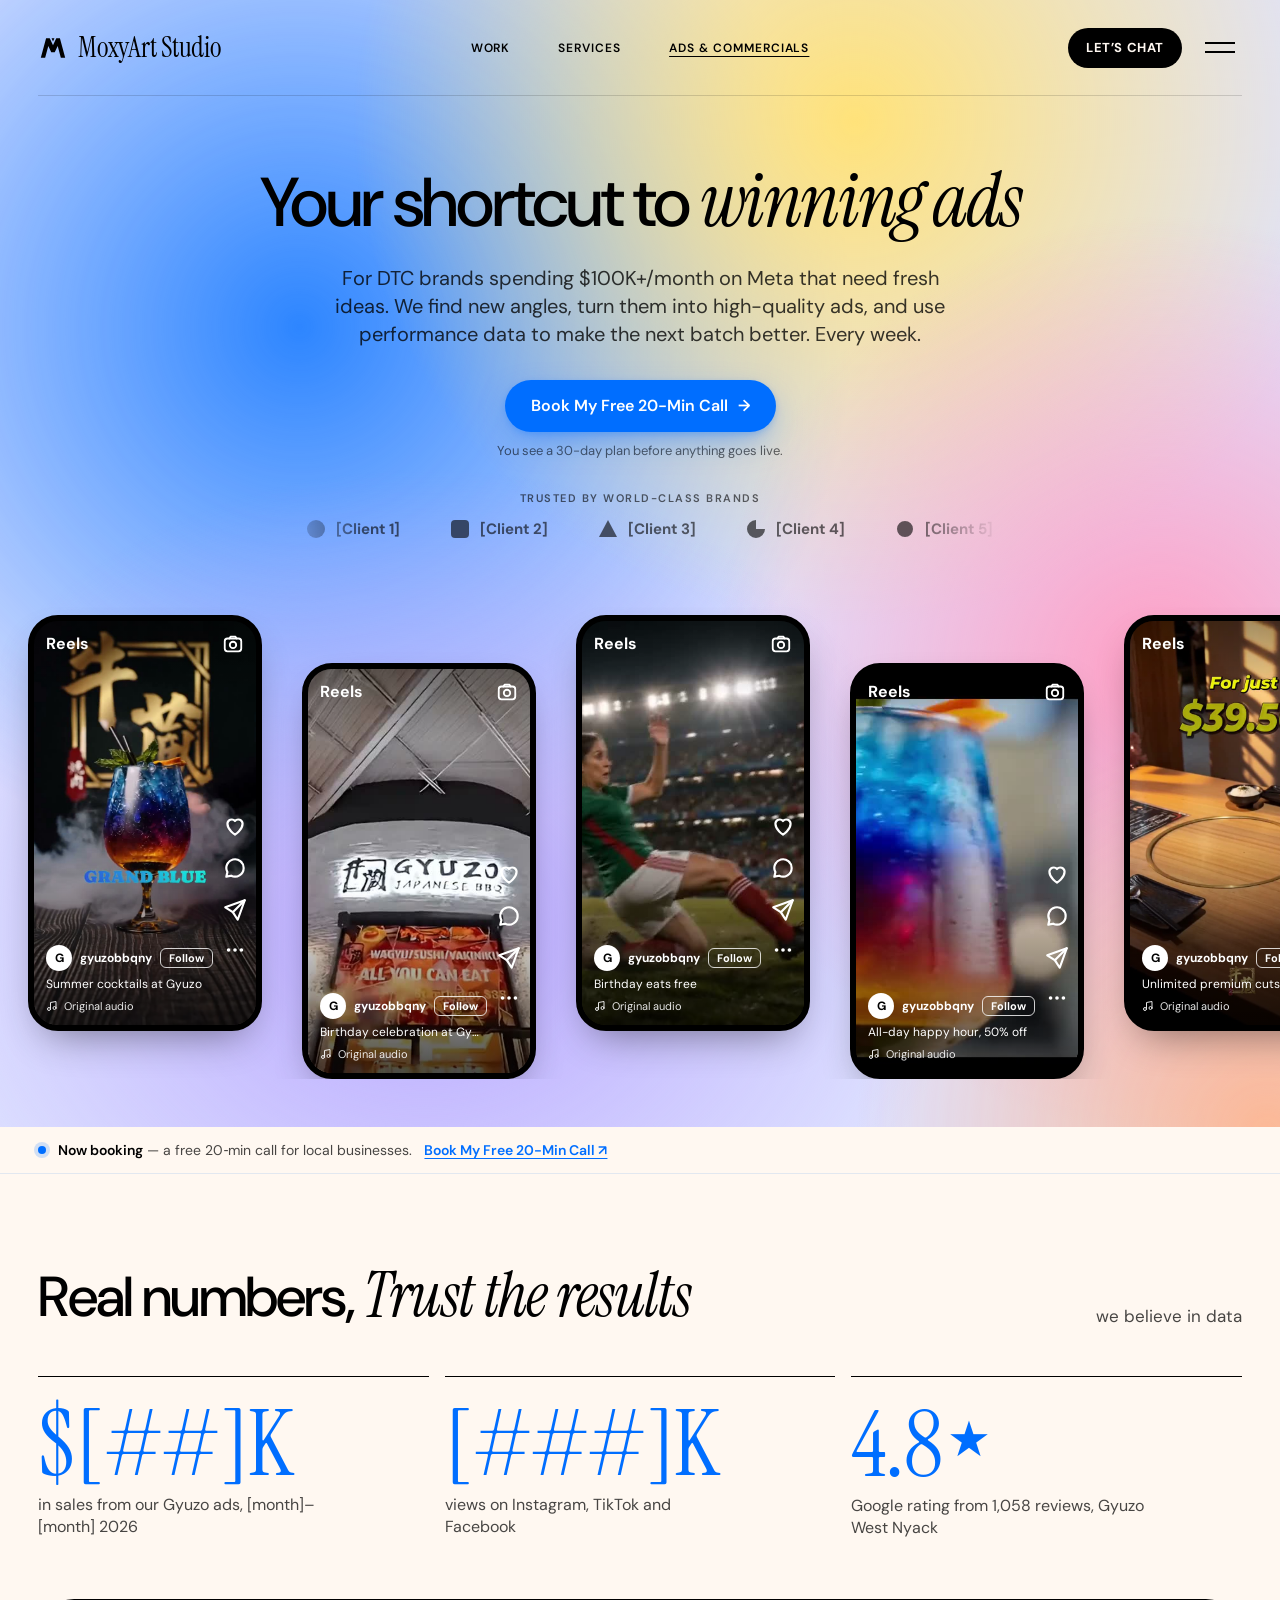
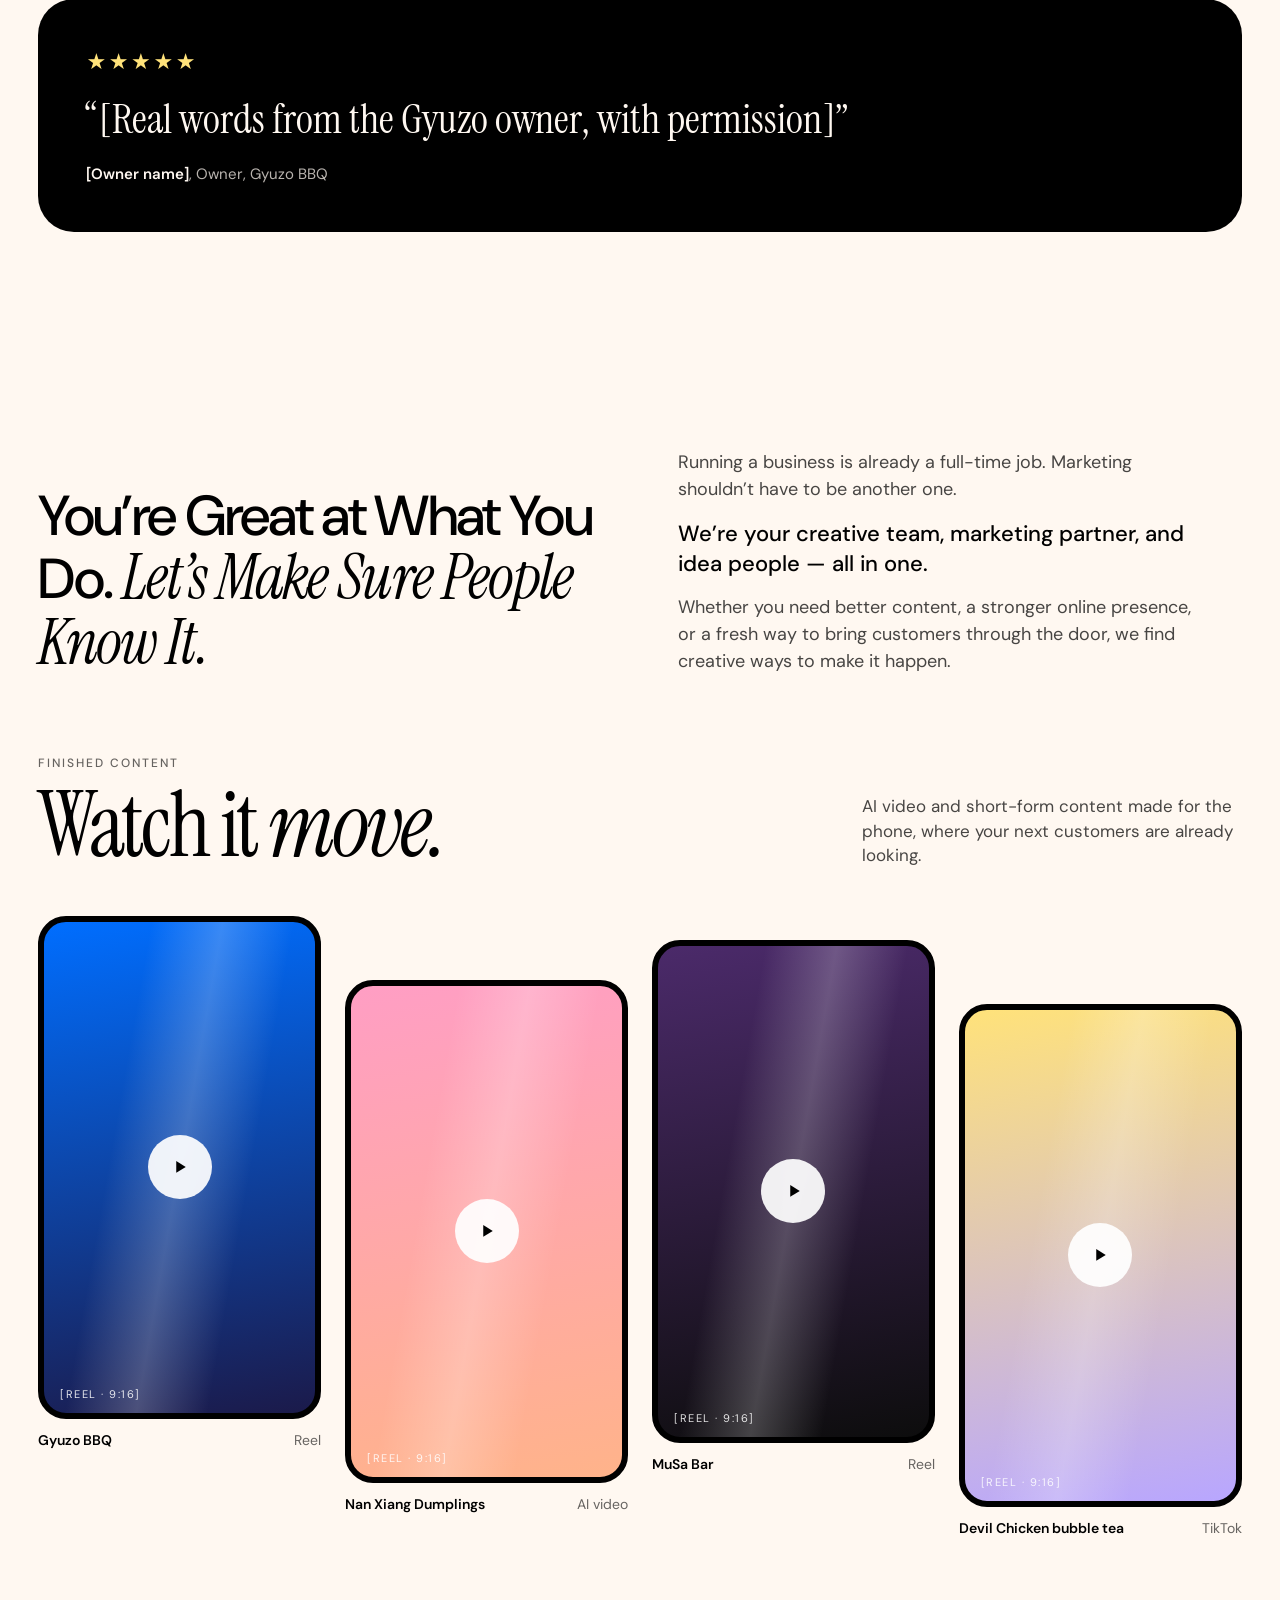
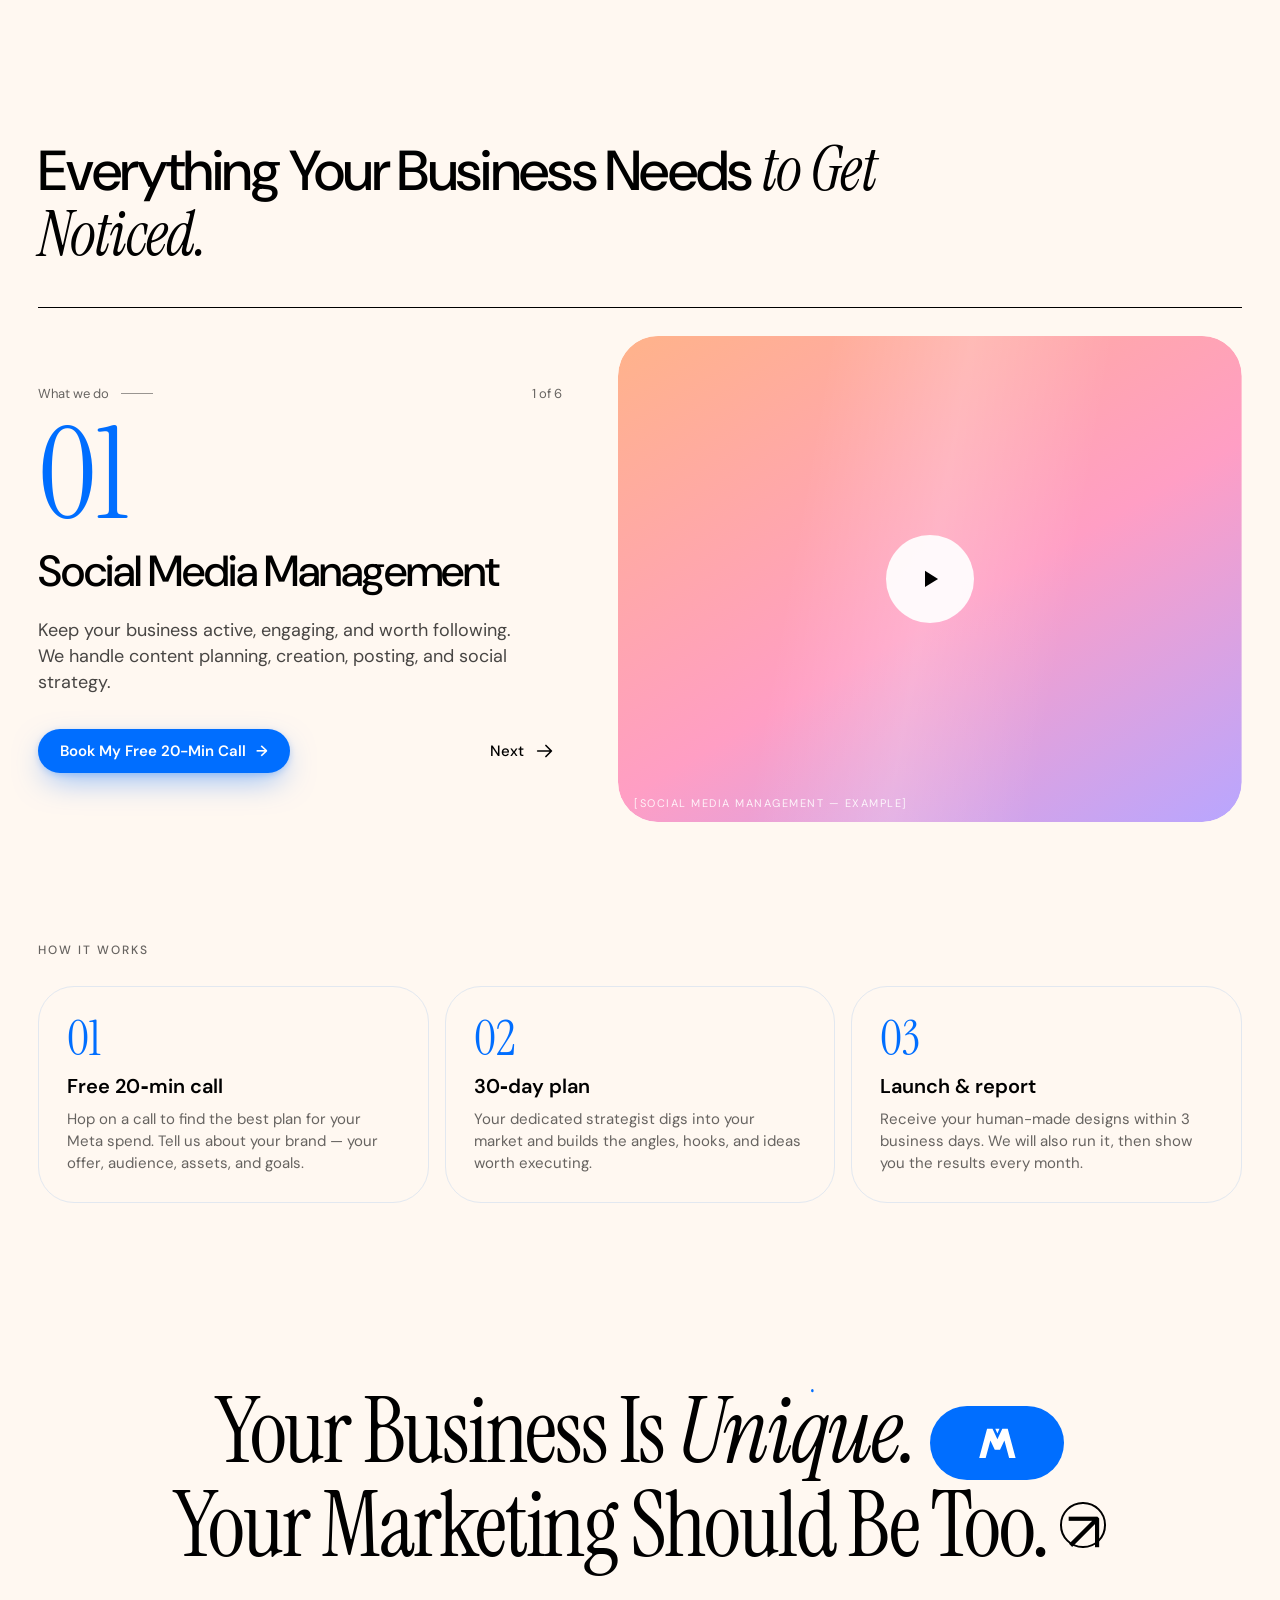
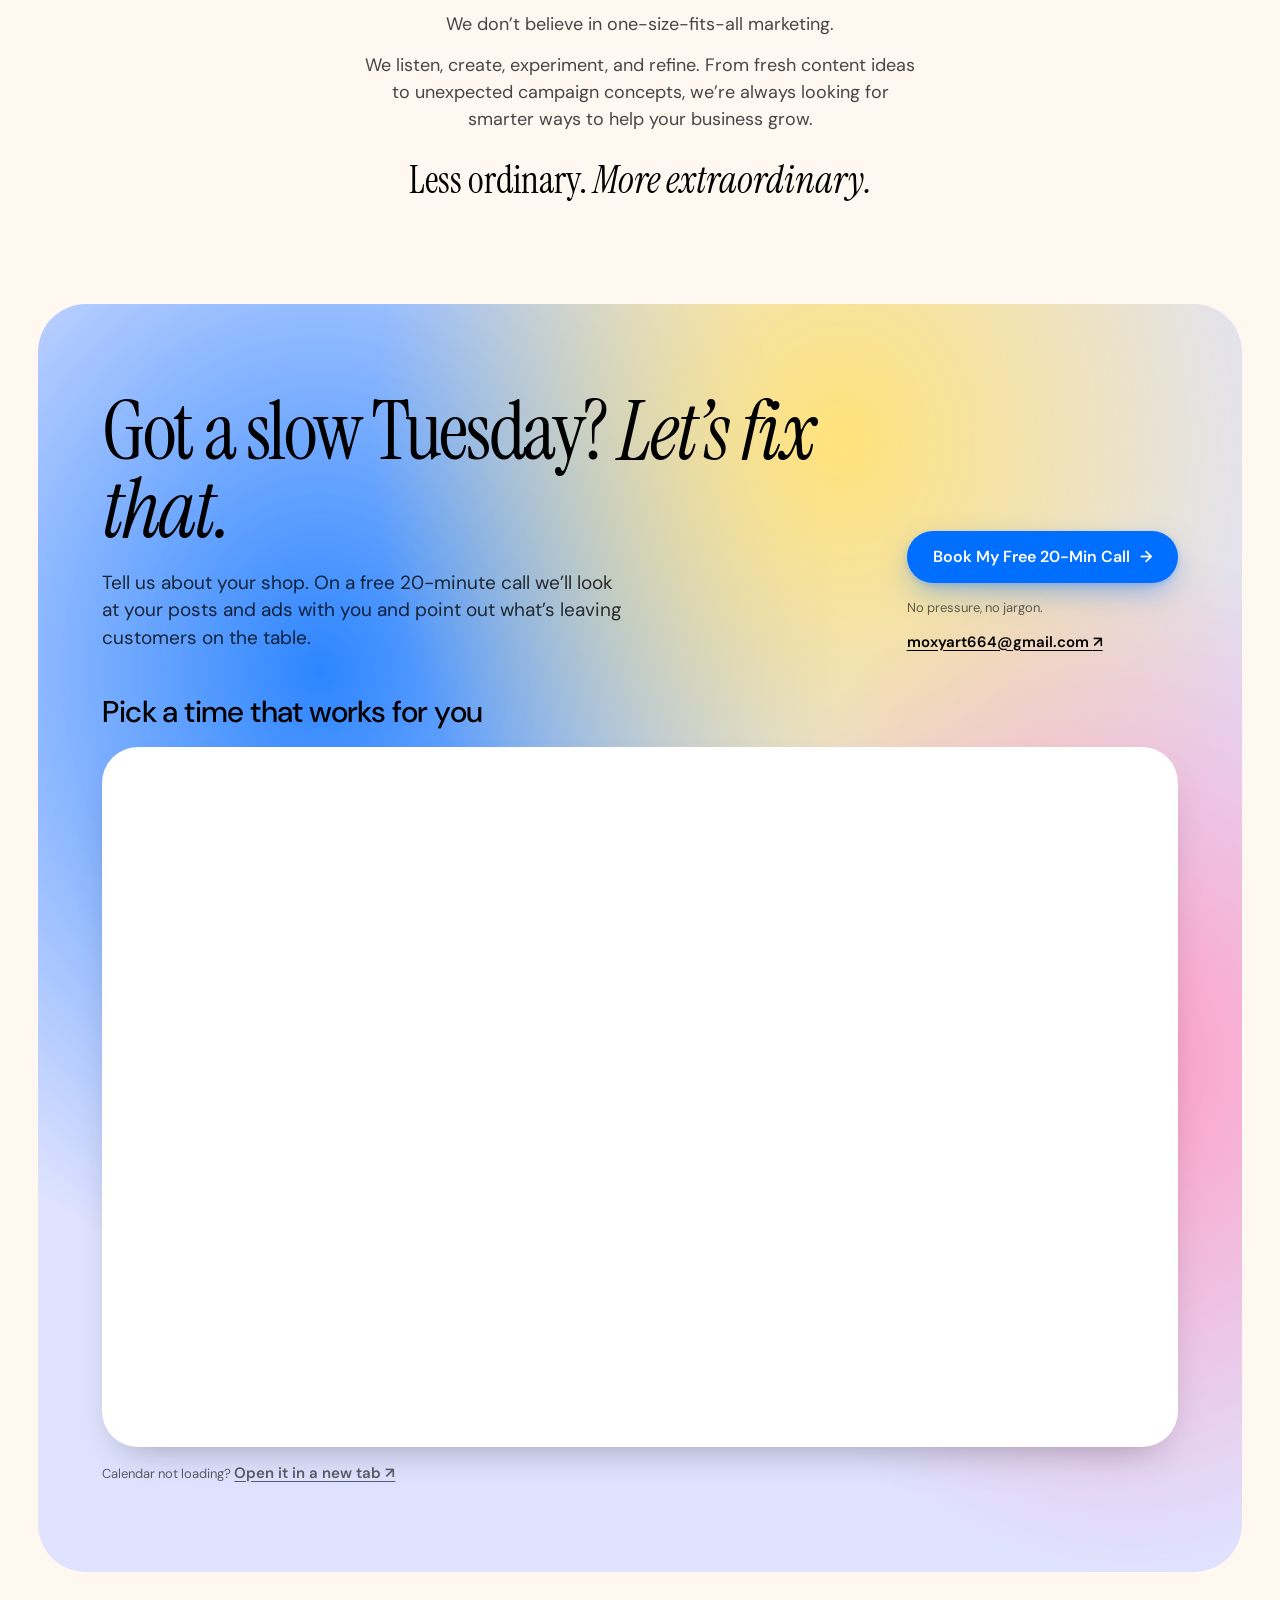
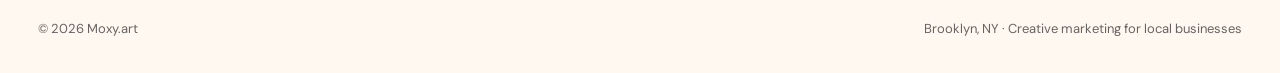
==== commit ee9690bb: "Ads page hero with Reels cards and client logos, booking calendar, new process copy - Ads page: new " ====
--- a/ads.html
+++ b/ads.html
@@ -58,7 +58,7 @@
 
     <main id="main">
       <!-- HERO: full screen, moving color background -->
-      <section class="hero" id="top" aria-labelledby="hero-title">
+      <section class="hero hero--ads" id="top" aria-labelledby="hero-title">
         <div class="aura" aria-hidden="true">
           <span class="blob b1"></span>
           <span class="blob b2"></span>
@@ -71,34 +71,101 @@
         <div class="hero-body">
           <h1 id="hero-title" class="hero-title">
             <span class="word">Your</span>
-            <a class="word link" href="#services">shop</a>
-            <span class="word serif">is</span>
-            <span class="word serif"><em>great.</em></span>
-            <span class="word">Your</span>
-            <a class="word link" href="#work"><em class="serif">feed</em></a>
-            <span class="word serif">should</span>
-            <span class="word serif"><em>prove&nbsp;it.</em></span>
+            <span class="word">shortcut&nbsp;to</span>
+            <span class="word serif"><em>winning&nbsp;ads</em></span>
           </h1>
-          <p class="hero-sub">We make the photos, videos, posts and ads that get locals off their phones and through your door.</p>
+          <p class="hero-sub">For DTC brands spending $100K+/month on Meta that need fresh ideas. We find new angles, turn them into high-quality ads, and use performance data to make the next batch better. Every week.</p>
           <div class="hero-cta">
             <a class="btn btn-cta btn-lg" href="https://calendar.app.google/xC5aTehPTgfjE6WX9" target="_blank" rel="noopener">Book My Free 20-Min Call <span class="btn-arrow" aria-hidden="true">→</span></a>
             <p class="fine-print">You see a 30-day plan before anything goes live.</p>
           </div>
-        </div>
-
-        <!-- Two-thirds of the showreel shows on the first screen, so people scroll. -->
-        <div class="hero-video">
-          <div class="showreel" data-grow>
-            <div class="aura" aria-hidden="true">
-              <span class="blob b1"></span>
-              <span class="blob b3"></span>
-              <span class="blob b5"></span>
-            </div>
-            <span class="media-ph top">What we do</span>
-            <span class="play play-lg" aria-hidden="true"><svg viewBox="0 0 24 24"><path d="M8 5.5v13l10.5-6.5z" /></svg></span>
-            <div class="showreel-foot">
-              <p class="showreel-title">Moxy.art <em>Showreel</em></p>
-              <p>Brooklyn, NY · 2026</p>
+          <div class="logos">
+            <p class="logos-label">Trusted by world-class brands</p>
+            <div class="logos-mask">
+              <div class="logos-track">
+                <ul><li><svg viewBox="0 0 24 24" width="24" height="24" fill="currentColor" aria-hidden="true"><circle cx="12" cy="12" r="9"/></svg>[Client 1]</li><li><svg viewBox="0 0 24 24" width="24" height="24" fill="currentColor" aria-hidden="true"><rect x="3" y="3" width="18" height="18" rx="4"/></svg>[Client 2]</li><li><svg viewBox="0 0 24 24" width="24" height="24" fill="currentColor" aria-hidden="true"><path d="M12 3 21 20H3Z"/></svg>[Client 3]</li><li><svg viewBox="0 0 24 24" width="24" height="24" fill="currentColor" aria-hidden="true"><path d="M12 3a9 9 0 1 0 9 9h-9Z"/></svg>[Client 4]</li><li><svg viewBox="0 0 24 24" width="24" height="24" fill="currentColor" aria-hidden="true"><rect x="4" y="4" width="16" height="16" rx="8" transform="rotate(45 12 12)"/></svg>[Client 5]</li><li><svg viewBox="0 0 24 24" width="24" height="24" fill="currentColor" aria-hidden="true"><path d="M4 18 9 6l3 8 3-5 5 9Z"/></svg>[Client 6]</li><li><svg viewBox="0 0 24 24" width="24" height="24" fill="currentColor" aria-hidden="true"><circle cx="12" cy="12" r="9"/></svg>[Client 7]</li><li><svg viewBox="0 0 24 24" width="24" height="24" fill="currentColor" aria-hidden="true"><rect x="3" y="3" width="18" height="18" rx="4"/></svg>[Client 8]</li></ul>
+                <ul aria-hidden="true"><li><svg viewBox="0 0 24 24" width="24" height="24" fill="currentColor" aria-hidden="true"><circle cx="12" cy="12" r="9"/></svg>[Client 1]</li><li><svg viewBox="0 0 24 24" width="24" height="24" fill="currentColor" aria-hidden="true"><rect x="3" y="3" width="18" height="18" rx="4"/></svg>[Client 2]</li><li><svg viewBox="0 0 24 24" width="24" height="24" fill="currentColor" aria-hidden="true"><path d="M12 3 21 20H3Z"/></svg>[Client 3]</li><li><svg viewBox="0 0 24 24" width="24" height="24" fill="currentColor" aria-hidden="true"><path d="M12 3a9 9 0 1 0 9 9h-9Z"/></svg>[Client 4]</li><li><svg viewBox="0 0 24 24" width="24" height="24" fill="currentColor" aria-hidden="true"><rect x="4" y="4" width="16" height="16" rx="8" transform="rotate(45 12 12)"/></svg>[Client 5]</li><li><svg viewBox="0 0 24 24" width="24" height="24" fill="currentColor" aria-hidden="true"><path d="M4 18 9 6l3 8 3-5 5 9Z"/></svg>[Client 6]</li><li><svg viewBox="0 0 24 24" width="24" height="24" fill="currentColor" aria-hidden="true"><circle cx="12" cy="12" r="9"/></svg>[Client 7]</li><li><svg viewBox="0 0 24 24" width="24" height="24" fill="currentColor" aria-hidden="true"><rect x="3" y="3" width="18" height="18" rx="4"/></svg>[Client 8]</li></ul>
+              </div>
+            </div>
+          </div>
+        </div>
+
+        <!-- Reels-style phone cards drift left; two-thirds show on the first screen. script.js duplicates the set for a seamless loop. -->
+        <div class="hero-reels" id="work" aria-label="Recent work">
+          <div class="rail">
+            <div class="rail-track">
+              <div class="rail-set">
+              <article class="reelcard" style="--y: 0px">
+                <div class="reelcard-phone">
+                  <video class="lazy-video" src="media/gyuzo-summer-cocktails.mp4" poster="media/posters/gyuzo-summer-cocktails.jpg" muted loop playsinline preload="none" aria-label="Summer cocktails at Gyuzo"></video>
+                  <div class="reelcard-ui" aria-hidden="true">
+                    <div class="reelcard-top"><span>Reels</span><svg viewBox="0 0 24 24" width="22" height="22" fill="none" stroke="currentColor" stroke-width="2" stroke-linecap="round" stroke-linejoin="round" aria-hidden="true"><rect x="3" y="6" width="18" height="14" rx="3"/><circle cx="12" cy="13" r="3.5"/><path d="M8 6l1.5-2h5L16 6"/></svg></div>
+                    <div class="reelcard-actions"><svg viewBox="0 0 24 24" width="26" height="26" fill="none" stroke="currentColor" stroke-width="2" stroke-linecap="round" stroke-linejoin="round" aria-hidden="true"><path d="M12 20s-7-4.4-7-10a4 4 0 0 1 7-2.6A4 4 0 0 1 19 10c0 5.6-7 10-7 10Z"/></svg><svg viewBox="0 0 24 24" width="26" height="26" fill="none" stroke="currentColor" stroke-width="2" stroke-linecap="round" stroke-linejoin="round" aria-hidden="true"><path d="M20 12a8 8 0 0 1-11.6 7.1L4 20l1-4.2A8 8 0 1 1 20 12Z"/></svg><svg viewBox="0 0 24 24" width="26" height="26" fill="none" stroke="currentColor" stroke-width="2" stroke-linecap="round" stroke-linejoin="round" aria-hidden="true"><path d="M21 3 10 14"/><path d="M21 3 14.5 21l-4.5-7-7-4.5Z"/></svg><svg viewBox="0 0 24 24" width="22" height="22" fill="none" stroke="currentColor" stroke-width="2" stroke-linecap="round" stroke-linejoin="round" aria-hidden="true"><circle cx="5" cy="12" r="1"/><circle cx="12" cy="12" r="1"/><circle cx="19" cy="12" r="1"/></svg></div>
+                    <div class="reelcard-meta">
+                      <div class="reelcard-user"><span class="reelcard-avatar">G</span>gyuzobbqny<span class="reelcard-follow">Follow</span></div>
+                      <p>Summer cocktails at Gyuzo</p>
+                      <div class="reelcard-audio"><svg viewBox="0 0 24 24" width="12" height="12" fill="none" stroke="currentColor" stroke-width="2" stroke-linecap="round" stroke-linejoin="round" aria-hidden="true"><path d="M9 18V5l11-2v13"/><circle cx="6" cy="18" r="3"/><circle cx="17" cy="16" r="3"/></svg><span>Original audio</span></div>
+                    </div>
+                  </div>
+                </div>
+              </article>
+              <article class="reelcard" style="--y: 48px">
+                <div class="reelcard-phone">
+                  <video class="lazy-video" src="media/gyuzo-birthday-celebration.mp4" poster="media/posters/gyuzo-birthday-celebration.jpg" muted loop playsinline preload="none" aria-label="Birthday celebration at Gyuzo"></video>
+                  <div class="reelcard-ui" aria-hidden="true">
+                    <div class="reelcard-top"><span>Reels</span><svg viewBox="0 0 24 24" width="22" height="22" fill="none" stroke="currentColor" stroke-width="2" stroke-linecap="round" stroke-linejoin="round" aria-hidden="true"><rect x="3" y="6" width="18" height="14" rx="3"/><circle cx="12" cy="13" r="3.5"/><path d="M8 6l1.5-2h5L16 6"/></svg></div>
+                    <div class="reelcard-actions"><svg viewBox="0 0 24 24" width="26" height="26" fill="none" stroke="currentColor" stroke-width="2" stroke-linecap="round" stroke-linejoin="round" aria-hidden="true"><path d="M12 20s-7-4.4-7-10a4 4 0 0 1 7-2.6A4 4 0 0 1 19 10c0 5.6-7 10-7 10Z"/></svg><svg viewBox="0 0 24 24" width="26" height="26" fill="none" stroke="currentColor" stroke-width="2" stroke-linecap="round" stroke-linejoin="round" aria-hidden="true"><path d="M20 12a8 8 0 0 1-11.6 7.1L4 20l1-4.2A8 8 0 1 1 20 12Z"/></svg><svg viewBox="0 0 24 24" width="26" height="26" fill="none" stroke="currentColor" stroke-width="2" stroke-linecap="round" stroke-linejoin="round" aria-hidden="true"><path d="M21 3 10 14"/><path d="M21 3 14.5 21l-4.5-7-7-4.5Z"/></svg><svg viewBox="0 0 24 24" width="22" height="22" fill="none" stroke="currentColor" stroke-width="2" stroke-linecap="round" stroke-linejoin="round" aria-hidden="true"><circle cx="5" cy="12" r="1"/><circle cx="12" cy="12" r="1"/><circle cx="19" cy="12" r="1"/></svg></div>
+                    <div class="reelcard-meta">
+                      <div class="reelcard-user"><span class="reelcard-avatar">G</span>gyuzobbqny<span class="reelcard-follow">Follow</span></div>
+                      <p>Birthday celebration at Gyuzo</p>
+                      <div class="reelcard-audio"><svg viewBox="0 0 24 24" width="12" height="12" fill="none" stroke="currentColor" stroke-width="2" stroke-linecap="round" stroke-linejoin="round" aria-hidden="true"><path d="M9 18V5l11-2v13"/><circle cx="6" cy="18" r="3"/><circle cx="17" cy="16" r="3"/></svg><span>Original audio</span></div>
+                    </div>
+                  </div>
+                </div>
+              </article>
+              <article class="reelcard" style="--y: 0px">
+                <div class="reelcard-phone">
+                  <video class="lazy-video" src="media/gyuzo-birthday-free-meal.mp4" poster="media/posters/gyuzo-birthday-free-meal.jpg" muted loop playsinline preload="none" aria-label="Birthday eats free"></video>
+                  <div class="reelcard-ui" aria-hidden="true">
+                    <div class="reelcard-top"><span>Reels</span><svg viewBox="0 0 24 24" width="22" height="22" fill="none" stroke="currentColor" stroke-width="2" stroke-linecap="round" stroke-linejoin="round" aria-hidden="true"><rect x="3" y="6" width="18" height="14" rx="3"/><circle cx="12" cy="13" r="3.5"/><path d="M8 6l1.5-2h5L16 6"/></svg></div>
+                    <div class="reelcard-actions"><svg viewBox="0 0 24 24" width="26" height="26" fill="none" stroke="currentColor" stroke-width="2" stroke-linecap="round" stroke-linejoin="round" aria-hidden="true"><path d="M12 20s-7-4.4-7-10a4 4 0 0 1 7-2.6A4 4 0 0 1 19 10c0 5.6-7 10-7 10Z"/></svg><svg viewBox="0 0 24 24" width="26" height="26" fill="none" stroke="currentColor" stroke-width="2" stroke-linecap="round" stroke-linejoin="round" aria-hidden="true"><path d="M20 12a8 8 0 0 1-11.6 7.1L4 20l1-4.2A8 8 0 1 1 20 12Z"/></svg><svg viewBox="0 0 24 24" width="26" height="26" fill="none" stroke="currentColor" stroke-width="2" stroke-linecap="round" stroke-linejoin="round" aria-hidden="true"><path d="M21 3 10 14"/><path d="M21 3 14.5 21l-4.5-7-7-4.5Z"/></svg><svg viewBox="0 0 24 24" width="22" height="22" fill="none" stroke="currentColor" stroke-width="2" stroke-linecap="round" stroke-linejoin="round" aria-hidden="true"><circle cx="5" cy="12" r="1"/><circle cx="12" cy="12" r="1"/><circle cx="19" cy="12" r="1"/></svg></div>
+                    <div class="reelcard-meta">
+                      <div class="reelcard-user"><span class="reelcard-avatar">G</span>gyuzobbqny<span class="reelcard-follow">Follow</span></div>
+                      <p>Birthday eats free</p>
+                      <div class="reelcard-audio"><svg viewBox="0 0 24 24" width="12" height="12" fill="none" stroke="currentColor" stroke-width="2" stroke-linecap="round" stroke-linejoin="round" aria-hidden="true"><path d="M9 18V5l11-2v13"/><circle cx="6" cy="18" r="3"/><circle cx="17" cy="16" r="3"/></svg><span>Original audio</span></div>
+                    </div>
+                  </div>
+                </div>
+              </article>
+              <article class="reelcard" style="--y: 48px">
+                <div class="reelcard-phone">
+                  <video class="lazy-video" src="media/gyuzo-happy-hour-50off.mp4" poster="media/posters/gyuzo-happy-hour-50off.jpg" muted loop playsinline preload="none" aria-label="All-day happy hour, 50% off"></video>
+                  <div class="reelcard-ui" aria-hidden="true">
+                    <div class="reelcard-top"><span>Reels</span><svg viewBox="0 0 24 24" width="22" height="22" fill="none" stroke="currentColor" stroke-width="2" stroke-linecap="round" stroke-linejoin="round" aria-hidden="true"><rect x="3" y="6" width="18" height="14" rx="3"/><circle cx="12" cy="13" r="3.5"/><path d="M8 6l1.5-2h5L16 6"/></svg></div>
+                    <div class="reelcard-actions"><svg viewBox="0 0 24 24" width="26" height="26" fill="none" stroke="currentColor" stroke-width="2" stroke-linecap="round" stroke-linejoin="round" aria-hidden="true"><path d="M12 20s-7-4.4-7-10a4 4 0 0 1 7-2.6A4 4 0 0 1 19 10c0 5.6-7 10-7 10Z"/></svg><svg viewBox="0 0 24 24" width="26" height="26" fill="none" stroke="currentColor" stroke-width="2" stroke-linecap="round" stroke-linejoin="round" aria-hidden="true"><path d="M20 12a8 8 0 0 1-11.6 7.1L4 20l1-4.2A8 8 0 1 1 20 12Z"/></svg><svg viewBox="0 0 24 24" width="26" height="26" fill="none" stroke="currentColor" stroke-width="2" stroke-linecap="round" stroke-linejoin="round" aria-hidden="true"><path d="M21 3 10 14"/><path d="M21 3 14.5 21l-4.5-7-7-4.5Z"/></svg><svg viewBox="0 0 24 24" width="22" height="22" fill="none" stroke="currentColor" stroke-width="2" stroke-linecap="round" stroke-linejoin="round" aria-hidden="true"><circle cx="5" cy="12" r="1"/><circle cx="12" cy="12" r="1"/><circle cx="19" cy="12" r="1"/></svg></div>
+                    <div class="reelcard-meta">
+                      <div class="reelcard-user"><span class="reelcard-avatar">G</span>gyuzobbqny<span class="reelcard-follow">Follow</span></div>
+                      <p>All-day happy hour, 50% off</p>
+                      <div class="reelcard-audio"><svg viewBox="0 0 24 24" width="12" height="12" fill="none" stroke="currentColor" stroke-width="2" stroke-linecap="round" stroke-linejoin="round" aria-hidden="true"><path d="M9 18V5l11-2v13"/><circle cx="6" cy="18" r="3"/><circle cx="17" cy="16" r="3"/></svg><span>Original audio</span></div>
+                    </div>
+                  </div>
+                </div>
+              </article>
+              <article class="reelcard" style="--y: 0px">
+                <div class="reelcard-phone">
+                  <video class="lazy-video" src="media/gyuzo-meat-lovers-39.mp4" poster="media/posters/gyuzo-meat-lovers-39.jpg" muted loop playsinline preload="none" aria-label="Unlimited premium cuts for $39.50"></video>
+                  <div class="reelcard-ui" aria-hidden="true">
+                    <div class="reelcard-top"><span>Reels</span><svg viewBox="0 0 24 24" width="22" height="22" fill="none" stroke="currentColor" stroke-width="2" stroke-linecap="round" stroke-linejoin="round" aria-hidden="true"><rect x="3" y="6" width="18" height="14" rx="3"/><circle cx="12" cy="13" r="3.5"/><path d="M8 6l1.5-2h5L16 6"/></svg></div>
+                    <div class="reelcard-actions"><svg viewBox="0 0 24 24" width="26" height="26" fill="none" stroke="currentColor" stroke-width="2" stroke-linecap="round" stroke-linejoin="round" aria-hidden="true"><path d="M12 20s-7-4.4-7-10a4 4 0 0 1 7-2.6A4 4 0 0 1 19 10c0 5.6-7 10-7 10Z"/></svg><svg viewBox="0 0 24 24" width="26" height="26" fill="none" stroke="currentColor" stroke-width="2" stroke-linecap="round" stroke-linejoin="round" aria-hidden="true"><path d="M20 12a8 8 0 0 1-11.6 7.1L4 20l1-4.2A8 8 0 1 1 20 12Z"/></svg><svg viewBox="0 0 24 24" width="26" height="26" fill="none" stroke="currentColor" stroke-width="2" stroke-linecap="round" stroke-linejoin="round" aria-hidden="true"><path d="M21 3 10 14"/><path d="M21 3 14.5 21l-4.5-7-7-4.5Z"/></svg><svg viewBox="0 0 24 24" width="22" height="22" fill="none" stroke="currentColor" stroke-width="2" stroke-linecap="round" stroke-linejoin="round" aria-hidden="true"><circle cx="5" cy="12" r="1"/><circle cx="12" cy="12" r="1"/><circle cx="19" cy="12" r="1"/></svg></div>
+                    <div class="reelcard-meta">
+                      <div class="reelcard-user"><span class="reelcard-avatar">G</span>gyuzobbqny<span class="reelcard-follow">Follow</span></div>
+                      <p>Unlimited premium cuts for $39.50</p>
+                      <div class="reelcard-audio"><svg viewBox="0 0 24 24" width="12" height="12" fill="none" stroke="currentColor" stroke-width="2" stroke-linecap="round" stroke-linejoin="round" aria-hidden="true"><path d="M9 18V5l11-2v13"/><circle cx="6" cy="18" r="3"/><circle cx="17" cy="16" r="3"/></svg><span>Original audio</span></div>
+                    </div>
+                  </div>
+                </div>
+              </article>
+              </div>
             </div>
           </div>
         </div>
@@ -117,8 +184,8 @@
            copying a .case card. -->
       <section class="proof container" id="proof" aria-labelledby="proof-title">
         <div class="section-top" data-reveal>
-          <h2 id="proof-title" class="title-mix">Receipts, <span class="serif"><em>not adjectives.</em></span></h2>
-          <p class="lead">Real results from Gyuzo BBQ, a Japanese BBQ spot we market every month.</p>
+          <h2 id="proof-title" class="title-mix">Real numbers, <span class="serif"><em>Trust the results</em></span></h2>
+          <p class="lead">we believe in data</p>
         </div>
         <ul class="stats" data-reveal>
           <li><strong class="stat-num">$[##]K</strong><span>in sales from our Gyuzo ads, [month]–[month] 2026</span></li>
@@ -145,61 +212,7 @@
       <!-- RECENT WORK: drifting row of video cards. Each card's <video> plays
            by itself when it scrolls into view. To add one, put the file in media/,
            a still frame in media/posters/, and copy an existing card. -->
-      <section class="work" id="work" aria-labelledby="work-title">
-        <div class="container section-top" data-reveal>
-          <h2 id="work-title" class="title-mix"><span class="serif">Some of our</span> recent work:</h2>
-          <p class="hint">Hover to pause</p>
-        </div>
-
-        <div class="rail">
-          <div class="rail-track">
-            <div class="rail-set">
-              <article class="vcard" style="--w: 290px; --h: 520px; --y: 0px">
-                <div class="media" style="--bg: #000000">
-                  <video class="lazy-video" src="media/gyuzo-summer-cocktails.mp4" poster="media/posters/gyuzo-summer-cocktails.jpg" muted loop playsinline preload="none" aria-label="Summer cocktails at Gyuzo"></video>
-                  <span class="chip"><i></i>Summer cocktails</span>
-                </div>
-                <span class="tag">Gyuzo BBQ</span>
-                <p>Summer cocktails at Gyuzo</p>
-              </article>
-              <article class="vcard" style="--w: 420px; --h: 420px; --y: 40px">
-                <div class="media" style="--bg: #000000">
-                  <video class="lazy-video" src="media/gyuzo-birthday-celebration.mp4" poster="media/posters/gyuzo-birthday-celebration.jpg" muted loop playsinline preload="none" aria-label="Birthday celebration at Gyuzo"></video>
-                  <span class="chip"><i></i>Birthday</span>
-                </div>
-                <span class="tag">Gyuzo BBQ</span>
-                <p>Birthday celebration at Gyuzo</p>
-              </article>
-              <article class="vcard" style="--w: 420px; --h: 420px; --y: 0px">
-                <div class="media" style="--bg: #000000">
-                  <video class="lazy-video" src="media/gyuzo-birthday-free-meal.mp4" poster="media/posters/gyuzo-birthday-free-meal.jpg" muted loop playsinline preload="none" aria-label="Birthday eats free"></video>
-                  <span class="chip"><i></i>Birthday</span>
-                </div>
-                <span class="tag">Gyuzo BBQ</span>
-                <p>Birthday eats free</p>
-              </article>
-              <article class="vcard" style="--w: 420px; --h: 420px; --y: 40px">
-                <div class="media" style="--bg: #000000">
-                  <video class="lazy-video" src="media/gyuzo-happy-hour-50off.mp4" poster="media/posters/gyuzo-happy-hour-50off.jpg" muted loop playsinline preload="none" aria-label="All-day happy hour, 50% off"></video>
-                  <span class="chip"><i></i>Happy hour</span>
-                </div>
-                <span class="tag">Gyuzo BBQ</span>
-                <p>All-day happy hour, 50% off</p>
-              </article>
-              <article class="vcard" style="--w: 290px; --h: 520px; --y: 0px">
-                <div class="media" style="--bg: #000000">
-                  <video class="lazy-video" src="media/gyuzo-meat-lovers-39.mp4" poster="media/posters/gyuzo-meat-lovers-39.jpg" muted loop playsinline preload="none" aria-label="Unlimited premium cuts for $39.50"></video>
-                  <span class="chip"><i></i>Ad</span>
-                </div>
-                <span class="tag">Gyuzo BBQ</span>
-                <p>Unlimited premium cuts for $39.50</p>
-              </article>
-            </div>
-            <!-- script.js copies the set above here so the row loops seamlessly -->
-          </div>
-        </div>
-      </section>
-
+      
 
       <!-- FINISHED CONTENT: showreel grows as it scrolls in, Reels float -->
       <section class="reel container" aria-labelledby="reel-title">
@@ -277,17 +290,17 @@
           <li data-reveal>
             <span class="step-num" aria-hidden="true">01</span>
             <h3>Free 20‑min call</h3>
-            <p>We look at your posts, ads and goals together.</p>
+            <p>Hop on a call to find the best plan for your Meta spend. Tell us about your brand — your offer, audience, assets, and goals.</p>
           </li>
           <li data-reveal>
             <span class="step-num" aria-hidden="true">02</span>
             <h3>30‑day plan</h3>
-            <p>A content and ad plan you approve before anything goes live.</p>
+            <p>Your dedicated strategist digs into your market and builds the angles, hooks, and ideas worth executing.</p>
           </li>
           <li data-reveal>
             <span class="step-num" aria-hidden="true">03</span>
             <h3>Launch &amp; report</h3>
-            <p>We run it, then show you the results every month.</p>
+            <p>Receive your human-made designs within 3 business days. We will also run it, then show you the results every month.</p>
           </li>
         </ol>
       </section>
@@ -325,6 +338,11 @@
             <p class="fine-print">No pressure, no jargon.</p>
             <a class="ink-link" href="mailto:moxyart664@gmail.com">moxyart664@gmail.com <span aria-hidden="true">↗</span></a>
           </div>
+          <div class="contact-calendar" data-reveal>
+            <h3 class="contact-calendar-title">Pick a time that works for you</h3>
+            <iframe class="calendar-frame" src="https://calendar.google.com/calendar/appointments/schedules/AcZssZ2eSPQ7FINA05D1iOtCj9nGhe5a6Q4GsRkn1vp0aSwzwerRgyqd4dUTIXkZb8Qcn--GOcK87Ekz?gv=true" title="Book a free 20-minute call" loading="lazy"></iframe>
+            <p class="fine-print">Calendar not loading? <a class="ink-link" href="https://calendar.app.google/xC5aTehPTgfjE6WX9" target="_blank" rel="noopener">Open it in a new tab ↗</a></p>
+          </div>
         </div>
       </section>
     </main>
--- a/styles.css
+++ b/styles.css
@@ -309,6 +309,40 @@
 .fine-print { margin: 0; font-size: 13px; color: var(--ink-60); }
 .hero-video { position: relative; z-index: 1; width: var(--video-w); margin-inline: auto; }
 .hero .showreel { height: var(--video-h); }
+
+/* ---------- Ads page hero: Reels-style phone cards + client logos ---------- */
+.hero--ads { --video-h: 440px; }
+.hero--ads .hero-sub { max-width: 640px; }
+.hero-reels { position: relative; z-index: 1; }
+.hero-reels .rail { padding: 8px 0 0; }
+.reelcard { flex: none; width: 246px; margin-top: var(--y); }
+.reelcard-phone {
+  position: relative;
+  width: 234px;
+  aspect-ratio: 9 / 16;
+  border: 6px solid var(--ink);
+  border-radius: 30px;
+  overflow: hidden;
+  background: var(--ink);
+  color: #ffffff;
+  box-shadow: 0 18px 40px -16px rgba(0, 0, 0, 0.45);
+}
+.reelcard-phone video { position: absolute; inset: 0; width: 100%; height: 100%; object-fit: cover; }
+.reelcard-ui { position: absolute; inset: 0; pointer-events: none; background: linear-gradient(180deg, rgba(0, 0, 0, 0.35) 0%, transparent 18%, transparent 55%, rgba(0, 0, 0, 0.7) 100%); }
+.reelcard-top { position: absolute; left: 12px; right: 12px; top: 12px; display: flex; justify-content: space-between; align-items: center; font-size: 16px; font-weight: 700; }
+.reelcard-actions { position: absolute; right: 8px; bottom: 64px; display: flex; flex-direction: column; align-items: center; gap: 16px; }
+.reelcard-meta { position: absolute; left: 12px; right: 48px; bottom: 12px; display: flex; flex-direction: column; gap: 6px; }
+.reelcard-user { display: flex; align-items: center; gap: 8px; font-size: 12px; font-weight: 700; }
+.reelcard-avatar { width: 26px; height: 26px; flex: none; border-radius: 50%; background: #ffffff; color: var(--ink); display: grid; place-items: center; }
+.reelcard-follow { padding: 2px 8px; border: 1px solid rgba(255, 255, 255, 0.8); border-radius: 6px; font-size: 11px; }
+.reelcard-meta p { margin: 0; font-size: 12px; line-height: 1.3; overflow: hidden; white-space: nowrap; text-overflow: ellipsis; }
+.reelcard-audio { display: flex; align-items: center; gap: 6px; font-size: 11px; opacity: 0.9; }
+.logos { width: min(100%, 720px); margin-top: 8px; display: flex; flex-direction: column; align-items: center; gap: 12px; animation: rise 800ms var(--ease-out) 880ms both; }
+.logos-label { margin: 0; font-size: 11px; font-weight: 600; letter-spacing: 1.5px; text-transform: uppercase; color: var(--ink-60); }
+.logos-mask { width: 100%; overflow: hidden; -webkit-mask-image: linear-gradient(90deg, transparent, #000 12%, #000 88%, transparent); mask-image: linear-gradient(90deg, transparent, #000 12%, #000 88%, transparent); }
+.logos-track { display: flex; width: max-content; animation: drift 28s linear infinite; }
+.logos ul { list-style: none; margin: 0; padding: 0 24px; display: flex; align-items: center; gap: 48px; }
+.logos li { display: flex; align-items: center; gap: 8px; font-size: 15px; font-weight: 700; color: var(--ink-60); white-space: nowrap; }
 
 /* ---------- Now booking strip ---------- */
 .notice { border-bottom: 1px solid var(--ash); background: var(--cream); }
@@ -674,6 +708,9 @@
   gap: 40px;
 }
 .contact-copy { position: relative; flex: 1 1 520px; display: flex; flex-direction: column; gap: 20px; }
+.contact-calendar { position: relative; flex: 1 1 100%; display: flex; flex-direction: column; gap: 16px; }
+.contact-calendar-title { margin: 0; font-size: clamp(22px, 2.4vw, 30px); font-weight: 500; letter-spacing: -0.02em; }
+.calendar-frame { width: 100%; height: 700px; border: 0; border-radius: var(--radius-card); background: #ffffff; box-shadow: 0 18px 40px -20px rgba(0, 0, 0, 0.35); }
 .contact-lead { margin: 0; max-width: 520px; font-size: 19px; line-height: 1.45; color: var(--ink-78); }
 .contact-actions { position: relative; display: flex; flex-direction: column; align-items: flex-start; gap: 16px; }
 
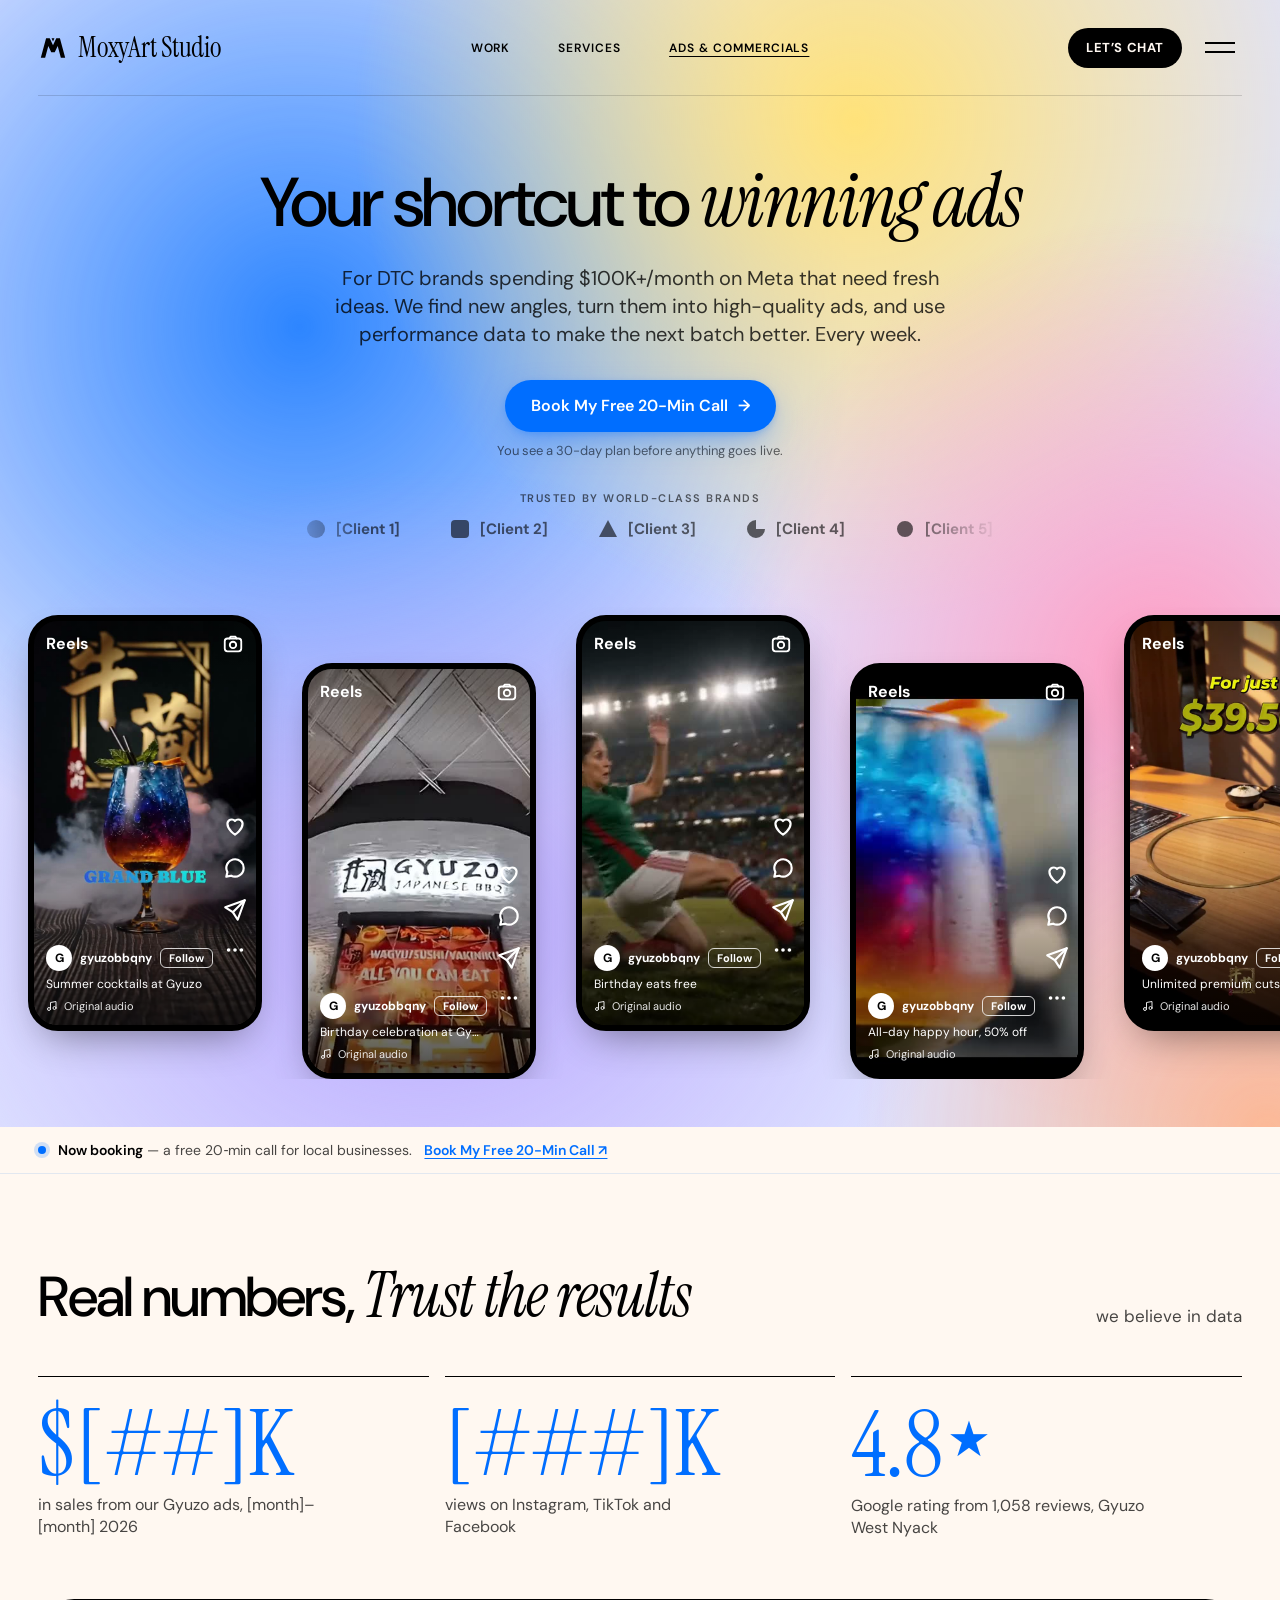
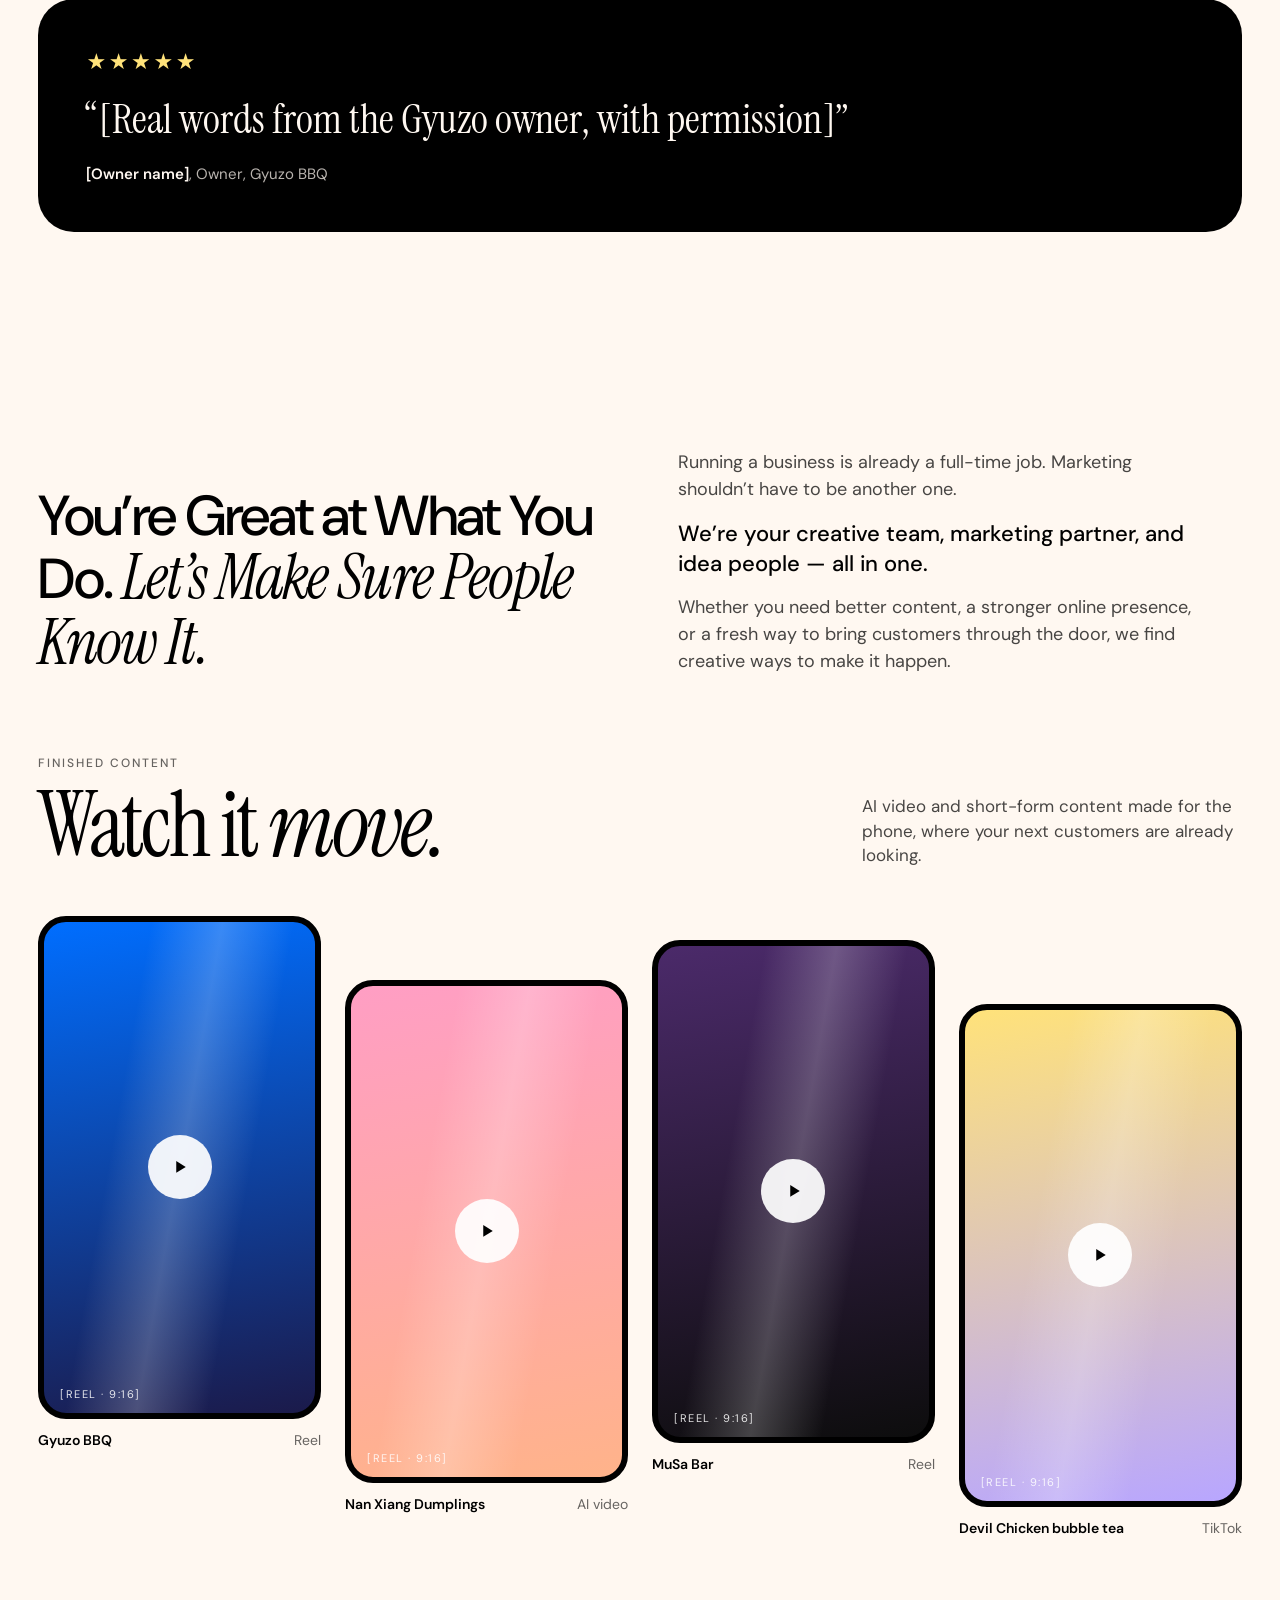
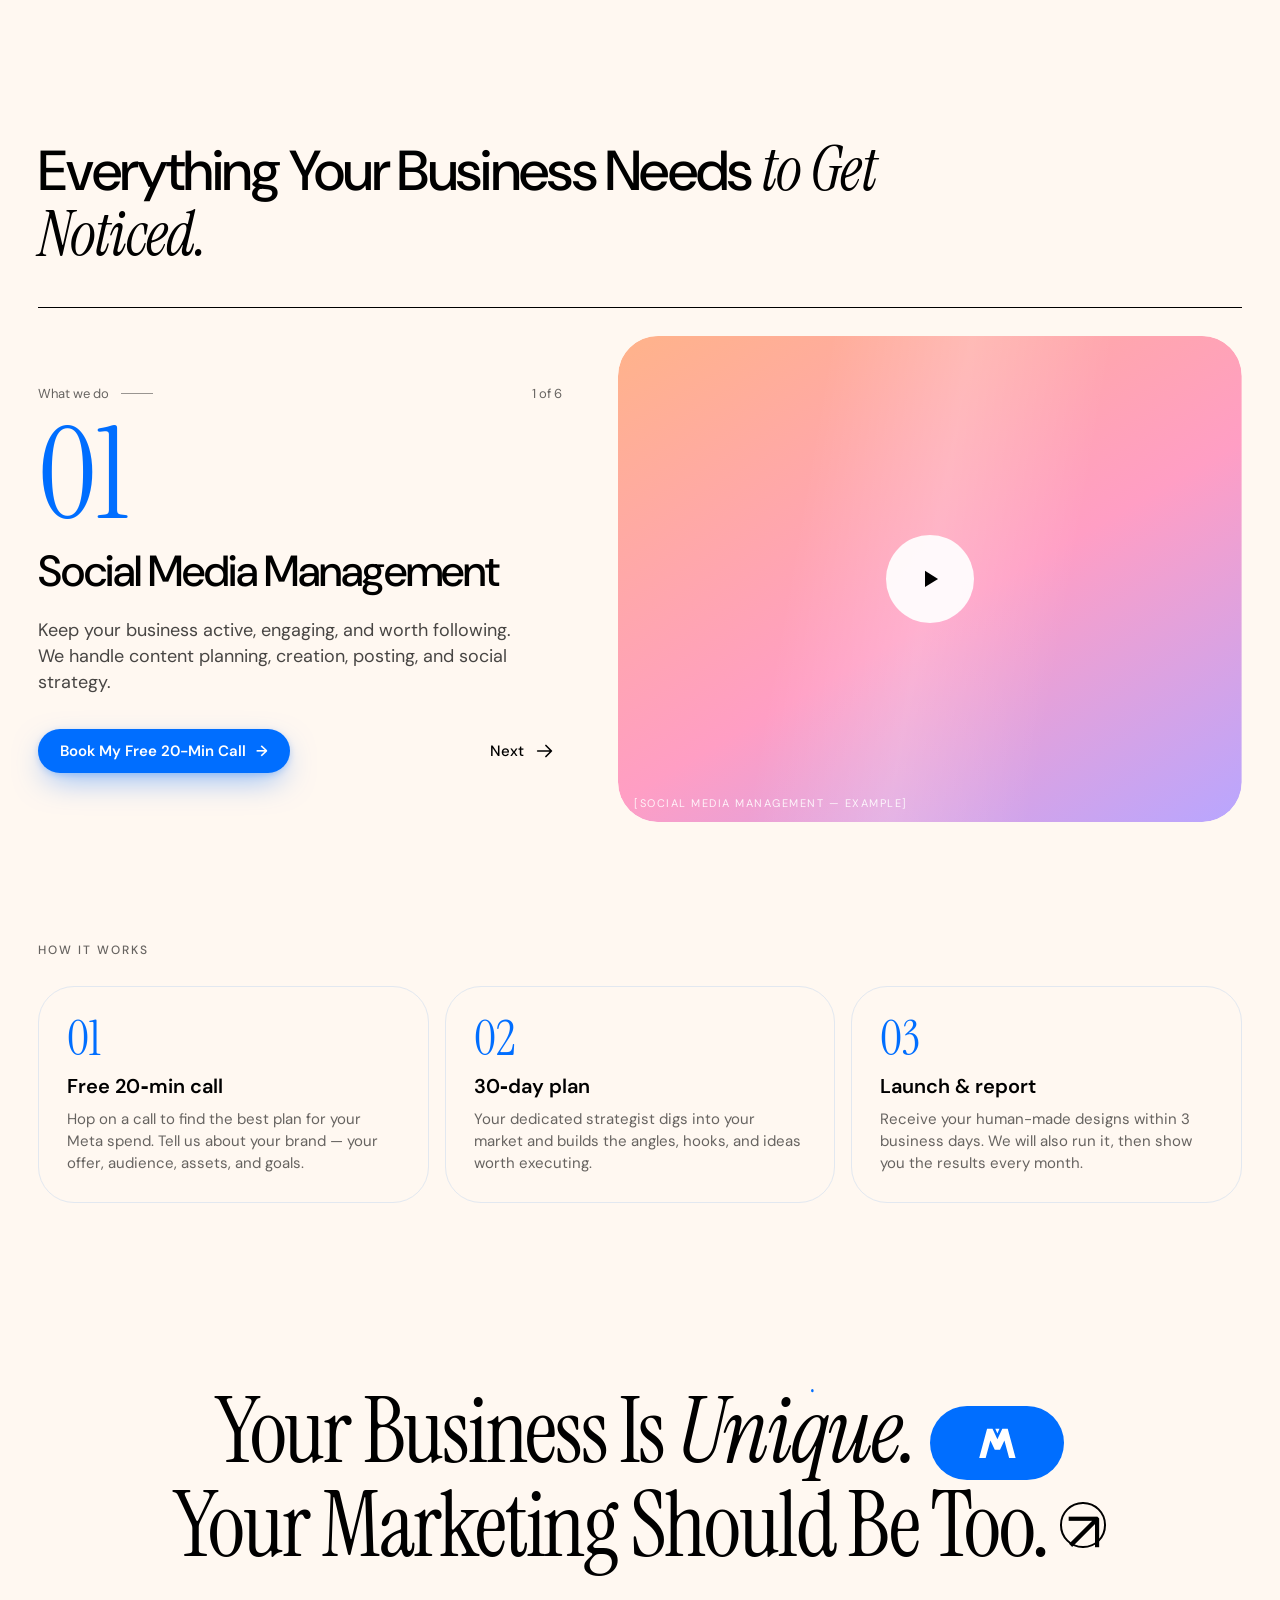
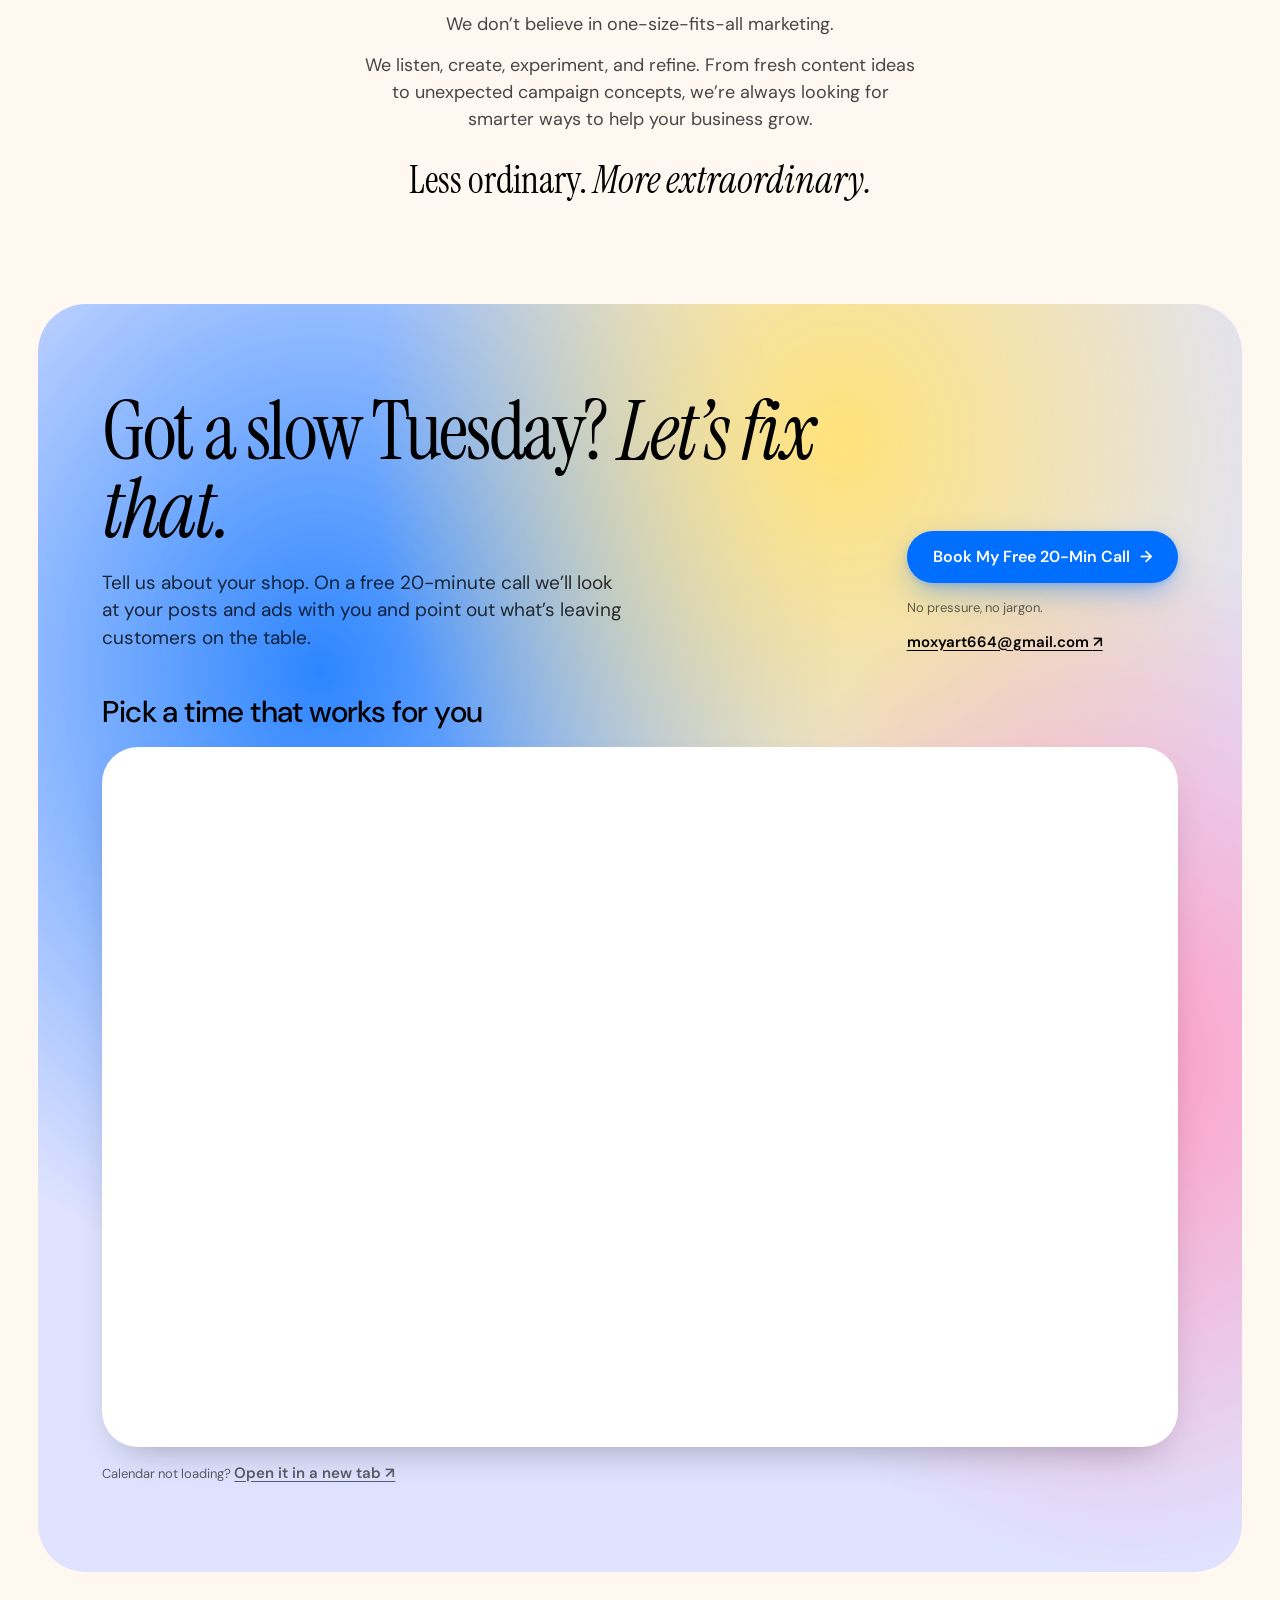
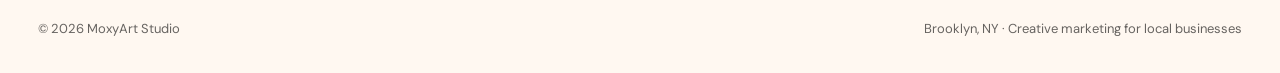
==== commit 50d8078d: "Use MoxyArt Studio as the only brand name. Replace the other spellings in titles, footers, the showr" ====
--- a/ads.html
+++ b/ads.html
@@ -8,7 +8,23 @@
       name="description"
       content="We make the photos, Reels and ads that bring locals through your door. Brooklyn studio for local businesses. Book a free 20-minute call."
     />
-    <title>Ads &amp; Commercials · Moxy.art</title>
+    <title>Ads &amp; Commercials · MoxyArt Studio</title>
+    <link rel="canonical" href="https://moxyart.studio/ads.html" />
+    <link rel="icon" href="/favicon.ico" sizes="any" />
+    <link rel="apple-touch-icon" href="/apple-touch-icon.png" />
+    <meta property="og:type" content="website" />
+    <meta property="og:url" content="https://moxyart.studio/ads.html" />
+    <meta property="og:title" content="Ads &amp; Commercials · MoxyArt Studio" />
+    <meta
+      property="og:description"
+      content="We make the photos, Reels and ads that bring locals through your door. Brooklyn studio for local businesses. Book a free 20-minute call."
+    />
+    <meta name="twitter:card" content="summary" />
+    <meta name="twitter:title" content="Ads &amp; Commercials · MoxyArt Studio" />
+    <meta
+      name="twitter:description"
+      content="We make the photos, Reels and ads that bring locals through your door. Brooklyn studio for local businesses. Book a free 20-minute call."
+    />
     <script>document.documentElement.classList.add('js');</script>
     <link rel="preconnect" href="https://fonts.googleapis.com" />
     <link rel="preconnect" href="https://fonts.gstatic.com" crossorigin />
@@ -25,7 +41,7 @@
 
     <header class="site-header">
       <div class="header-inner">
-        <a class="brand" href="#top" aria-label="MoxyArt Studio home">
+        <a class="brand" href="index.html" aria-label="MoxyArt Studio home">
           <svg class="brand-mark" viewBox="0 0 256 256" aria-hidden="true">
             <path fill="currentColor" fill-rule="evenodd" d="M24 212 69 44h31l28 61 28-61h31l45 168h-37l-27-100.8-25 52.8h-30l-25-52.8-27 100.8H24Z M116 44h24l-12 28-12-28Z" />
           </svg>
@@ -348,7 +364,7 @@
     </main>
 
     <footer class="container site-footer">
-      <span>© 2026 Moxy.art</span>
+      <span>© 2026 MoxyArt Studio</span>
       <span>Brooklyn, NY · Creative marketing for local businesses</span>
     </footer>
   </body>
--- a/styles.css
+++ b/styles.css
@@ -1,4 +1,4 @@
-/* Moxy.art — motion direction. Built on the Moxyart design system
+/* MoxyArt Studio — motion direction. Built on the MoxyArt Studio design system
    (https://claude.ai/artifact/LnHdDnZESzp5JZP2S9JRZE), plus the moving
    pastel "aura" approved on the design canvas. */
 :root {
@@ -539,6 +539,9 @@
 /* ---------- Services carousel ---------- */
 .services { padding-block: clamp(64px, 8vw, 100px) 40px; }
 .services-head { margin-bottom: 40px; max-width: 900px; }
+.proof .clients { padding: 0 0 40px; }
+.clients .svc-num { font-size: clamp(56px, 7vw, 112px); line-height: 0.9; }
+.process-head { margin: 0; font-size: clamp(40px, 5vw, 72px); }
 .services-grid {
   display: flex;
   flex-wrap: wrap;
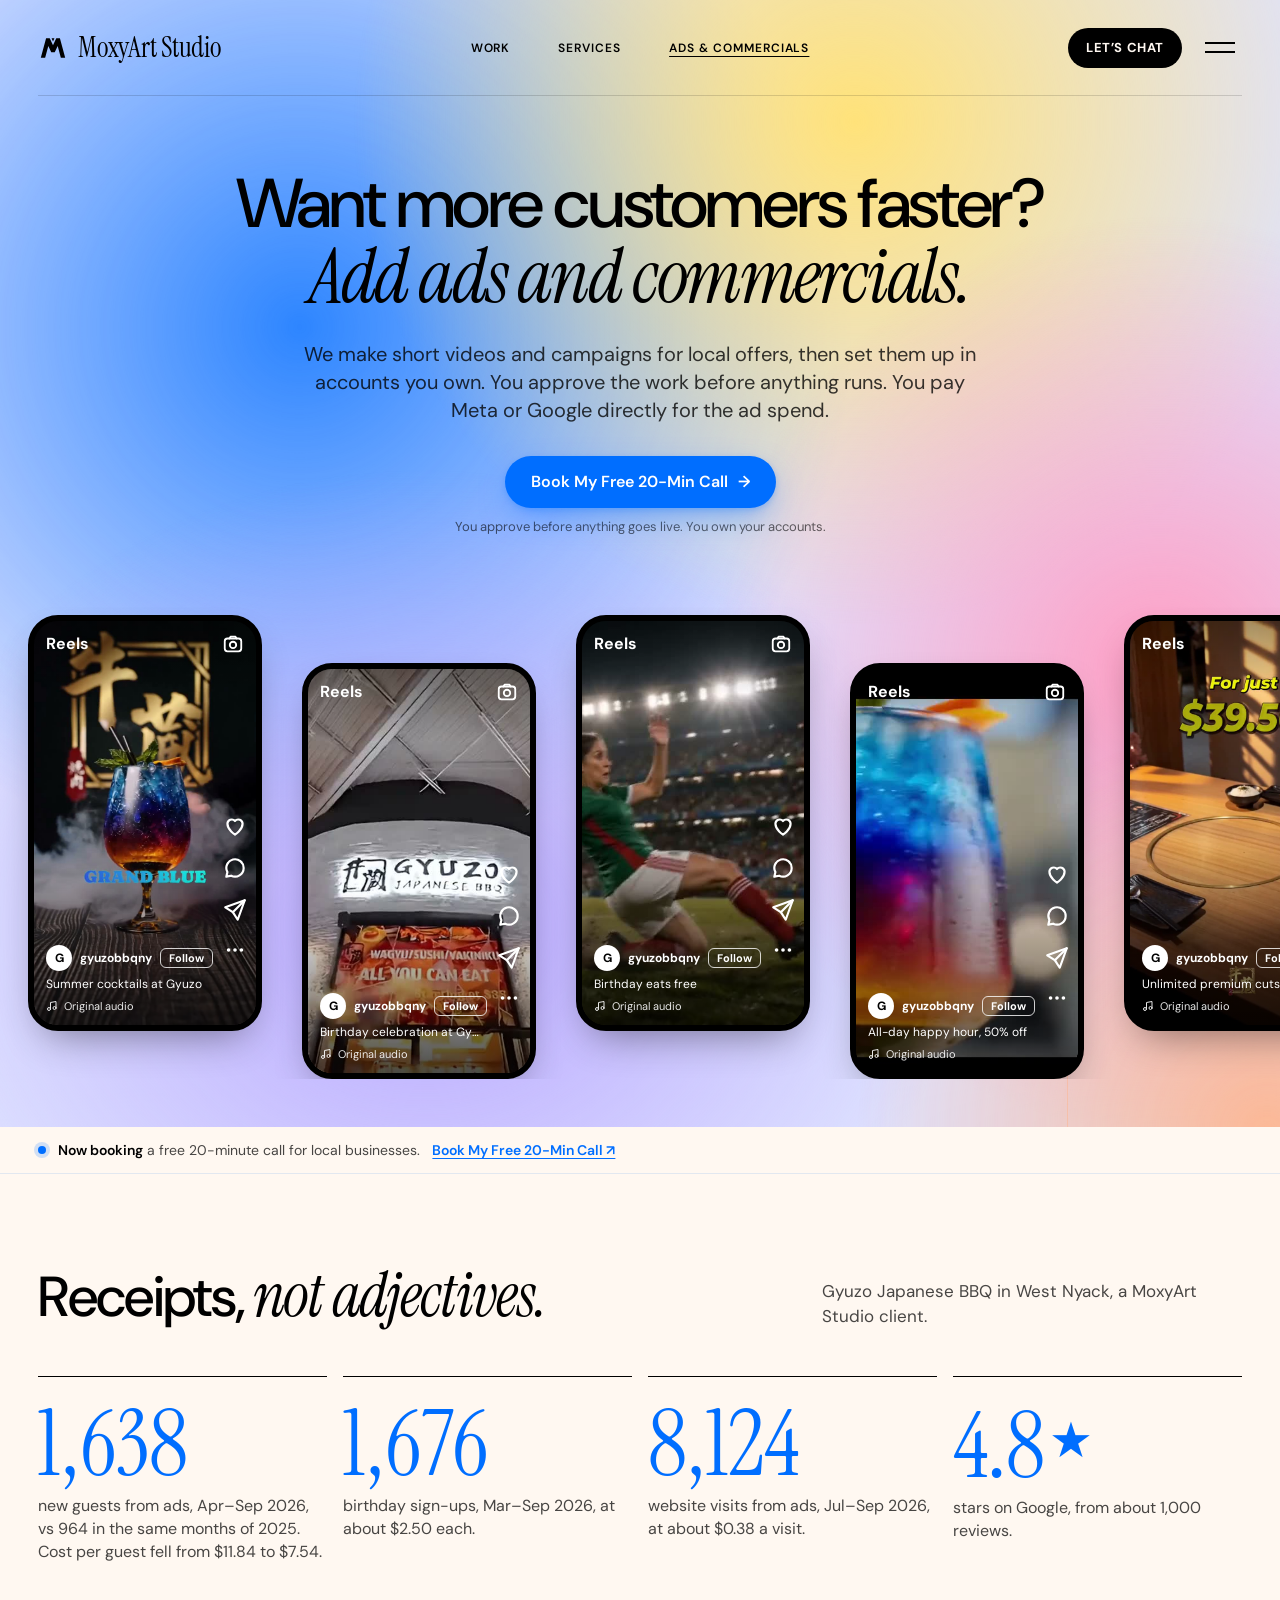
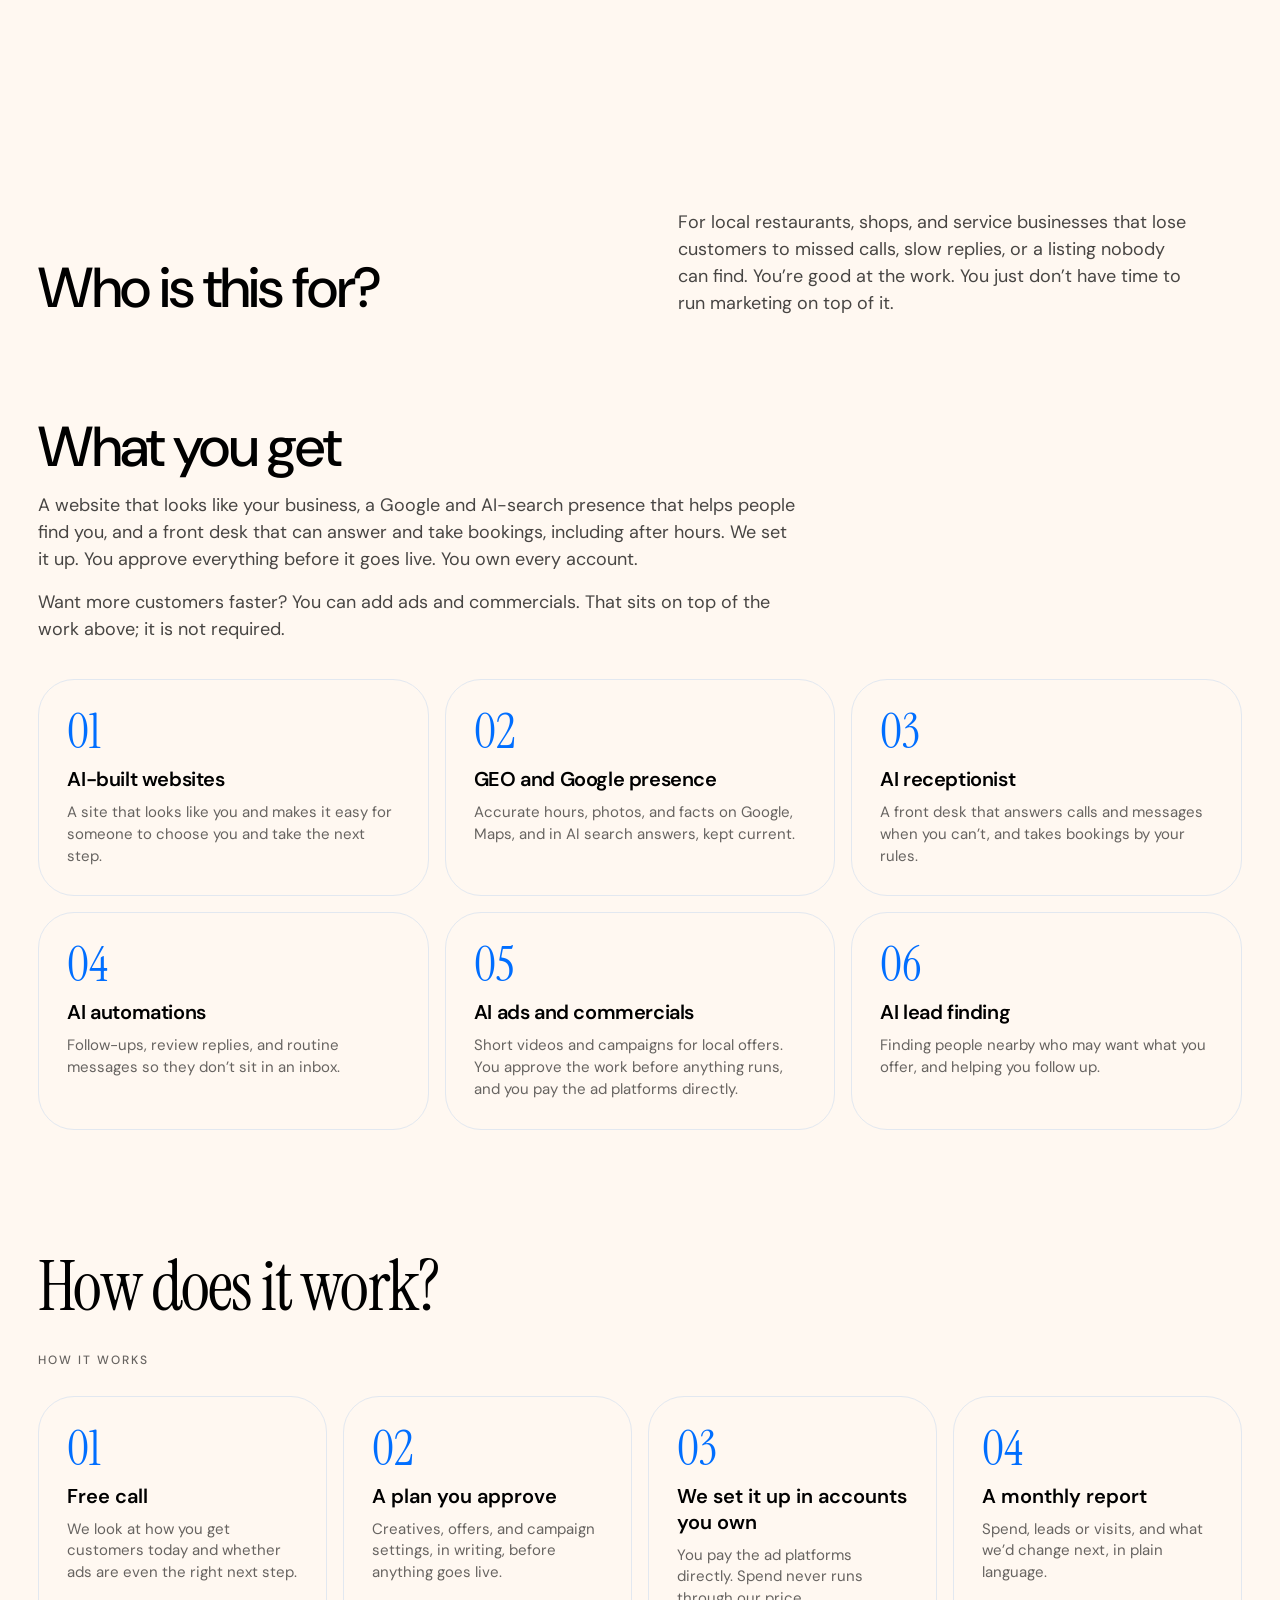
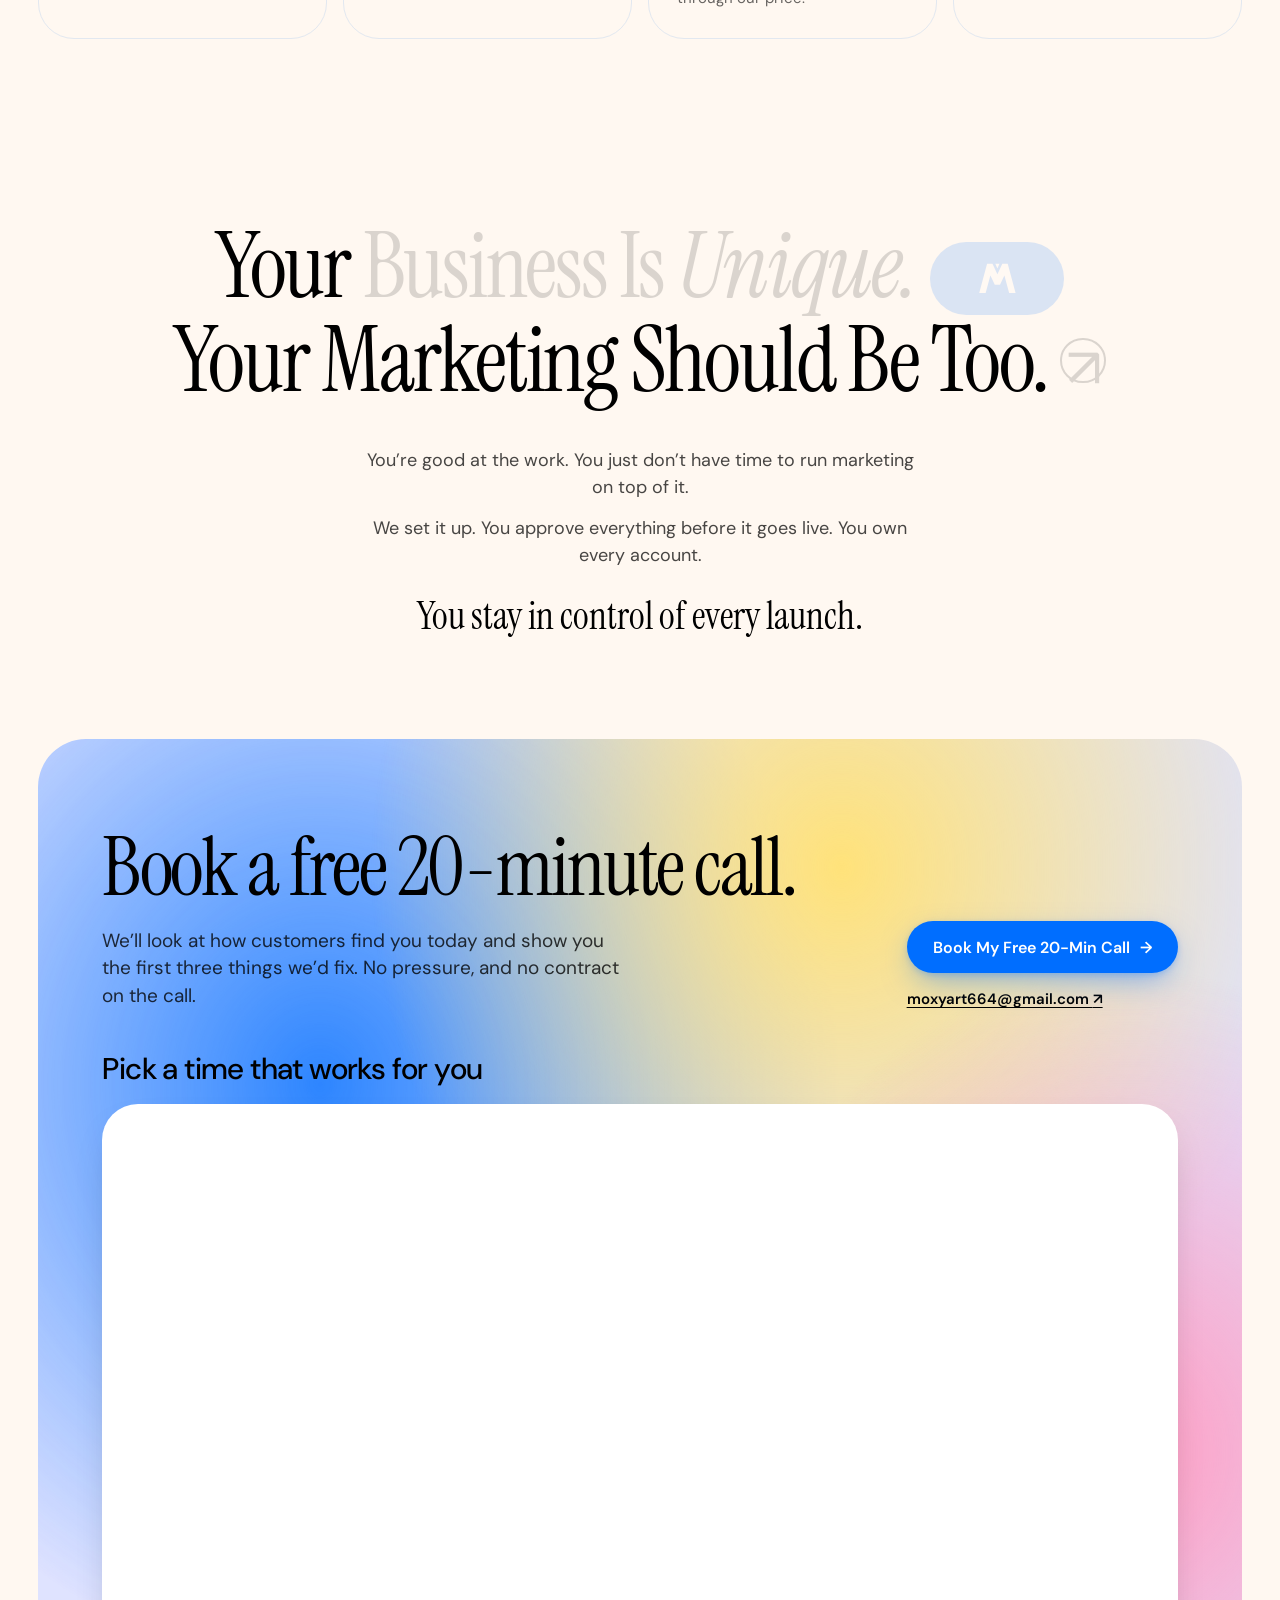
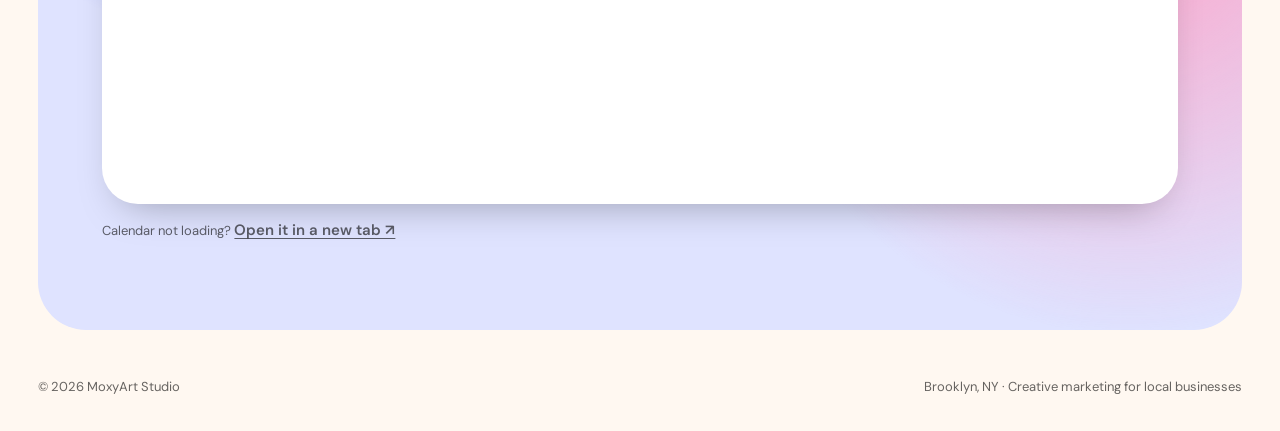
==== commit 9fb0d94b: "Replace placeholder copy and proof with the approved brief. Fill the Gyuzo proof block with sourced " ====
--- a/ads.html
+++ b/ads.html
@@ -6,24 +6,24 @@
     <meta name="theme-color" content="#dfe3ff" />
     <meta
       name="description"
-      content="We make the photos, Reels and ads that bring locals through your door. Brooklyn studio for local businesses. Book a free 20-minute call."
+      content="Short videos and ad campaigns for local restaurants, shops, and service businesses. You approve the work before anything runs, and you pay Meta or Google directly for ad spend."
     />
-    <title>Ads &amp; Commercials · MoxyArt Studio</title>
+    <title>AI ads and commercials for local businesses | MoxyArt Studio</title>
     <link rel="canonical" href="https://moxyart.studio/ads.html" />
     <link rel="icon" href="/favicon.ico" sizes="any" />
     <link rel="apple-touch-icon" href="/apple-touch-icon.png" />
     <meta property="og:type" content="website" />
     <meta property="og:url" content="https://moxyart.studio/ads.html" />
-    <meta property="og:title" content="Ads &amp; Commercials · MoxyArt Studio" />
+    <meta property="og:title" content="AI ads and commercials for local businesses | MoxyArt Studio" />
     <meta
       property="og:description"
-      content="We make the photos, Reels and ads that bring locals through your door. Brooklyn studio for local businesses. Book a free 20-minute call."
+      content="Short videos and ad campaigns for local restaurants, shops, and service businesses. You approve the work before anything runs, and you pay Meta or Google directly for ad spend."
     />
     <meta name="twitter:card" content="summary" />
-    <meta name="twitter:title" content="Ads &amp; Commercials · MoxyArt Studio" />
+    <meta name="twitter:title" content="AI ads and commercials for local businesses | MoxyArt Studio" />
     <meta
       name="twitter:description"
-      content="We make the photos, Reels and ads that bring locals through your door. Brooklyn studio for local businesses. Book a free 20-minute call."
+      content="Short videos and ad campaigns for local restaurants, shops, and service businesses. You approve the work before anything runs, and you pay Meta or Google directly for ad spend."
     />
     <script>document.documentElement.classList.add('js');</script>
     <link rel="preconnect" href="https://fonts.googleapis.com" />
@@ -86,24 +86,15 @@
 
         <div class="hero-body">
           <h1 id="hero-title" class="hero-title">
-            <span class="word">Your</span>
-            <span class="word">shortcut&nbsp;to</span>
-            <span class="word serif"><em>winning&nbsp;ads</em></span>
+            <span class="word line">Want more customers faster?</span>
+            <span class="word line serif"><em>Add ads and commercials.</em></span>
           </h1>
-          <p class="hero-sub">For DTC brands spending $100K+/month on Meta that need fresh ideas. We find new angles, turn them into high-quality ads, and use performance data to make the next batch better. Every week.</p>
+          <p class="hero-sub">We make short videos and campaigns for local offers, then set them up in accounts you own. You approve the work before anything runs. You pay Meta or Google directly for the ad spend.</p>
           <div class="hero-cta">
             <a class="btn btn-cta btn-lg" href="https://calendar.app.google/xC5aTehPTgfjE6WX9" target="_blank" rel="noopener">Book My Free 20-Min Call <span class="btn-arrow" aria-hidden="true">→</span></a>
-            <p class="fine-print">You see a 30-day plan before anything goes live.</p>
-          </div>
-          <div class="logos">
-            <p class="logos-label">Trusted by world-class brands</p>
-            <div class="logos-mask">
-              <div class="logos-track">
-                <ul><li><svg viewBox="0 0 24 24" width="24" height="24" fill="currentColor" aria-hidden="true"><circle cx="12" cy="12" r="9"/></svg>[Client 1]</li><li><svg viewBox="0 0 24 24" width="24" height="24" fill="currentColor" aria-hidden="true"><rect x="3" y="3" width="18" height="18" rx="4"/></svg>[Client 2]</li><li><svg viewBox="0 0 24 24" width="24" height="24" fill="currentColor" aria-hidden="true"><path d="M12 3 21 20H3Z"/></svg>[Client 3]</li><li><svg viewBox="0 0 24 24" width="24" height="24" fill="currentColor" aria-hidden="true"><path d="M12 3a9 9 0 1 0 9 9h-9Z"/></svg>[Client 4]</li><li><svg viewBox="0 0 24 24" width="24" height="24" fill="currentColor" aria-hidden="true"><rect x="4" y="4" width="16" height="16" rx="8" transform="rotate(45 12 12)"/></svg>[Client 5]</li><li><svg viewBox="0 0 24 24" width="24" height="24" fill="currentColor" aria-hidden="true"><path d="M4 18 9 6l3 8 3-5 5 9Z"/></svg>[Client 6]</li><li><svg viewBox="0 0 24 24" width="24" height="24" fill="currentColor" aria-hidden="true"><circle cx="12" cy="12" r="9"/></svg>[Client 7]</li><li><svg viewBox="0 0 24 24" width="24" height="24" fill="currentColor" aria-hidden="true"><rect x="3" y="3" width="18" height="18" rx="4"/></svg>[Client 8]</li></ul>
-                <ul aria-hidden="true"><li><svg viewBox="0 0 24 24" width="24" height="24" fill="currentColor" aria-hidden="true"><circle cx="12" cy="12" r="9"/></svg>[Client 1]</li><li><svg viewBox="0 0 24 24" width="24" height="24" fill="currentColor" aria-hidden="true"><rect x="3" y="3" width="18" height="18" rx="4"/></svg>[Client 2]</li><li><svg viewBox="0 0 24 24" width="24" height="24" fill="currentColor" aria-hidden="true"><path d="M12 3 21 20H3Z"/></svg>[Client 3]</li><li><svg viewBox="0 0 24 24" width="24" height="24" fill="currentColor" aria-hidden="true"><path d="M12 3a9 9 0 1 0 9 9h-9Z"/></svg>[Client 4]</li><li><svg viewBox="0 0 24 24" width="24" height="24" fill="currentColor" aria-hidden="true"><rect x="4" y="4" width="16" height="16" rx="8" transform="rotate(45 12 12)"/></svg>[Client 5]</li><li><svg viewBox="0 0 24 24" width="24" height="24" fill="currentColor" aria-hidden="true"><path d="M4 18 9 6l3 8 3-5 5 9Z"/></svg>[Client 6]</li><li><svg viewBox="0 0 24 24" width="24" height="24" fill="currentColor" aria-hidden="true"><circle cx="12" cy="12" r="9"/></svg>[Client 7]</li><li><svg viewBox="0 0 24 24" width="24" height="24" fill="currentColor" aria-hidden="true"><rect x="3" y="3" width="18" height="18" rx="4"/></svg>[Client 8]</li></ul>
-              </div>
-            </div>
-          </div>
+            <p class="fine-print">You approve before anything goes live. You own your accounts.</p>
+          </div>
+          <!-- Client logo ticker removed. The row said it was trusted by world-class brands and used placeholder client names. Re-add when real, approved logos exist. -->
         </div>
 
         <!-- Reels-style phone cards drift left; two-thirds show on the first screen. script.js duplicates the set for a seamless loop. -->
@@ -190,133 +181,110 @@
       <div class="notice">
         <div class="container notice-inner">
           <span class="dot" aria-hidden="true"></span>
-          <span><strong>Now booking</strong> — a free 20‑min call for local businesses.</span>
+          <span><strong>Now booking</strong> a free 20-minute call for local businesses.</span>
           <a href="https://calendar.app.google/xC5aTehPTgfjE6WX9" target="_blank" rel="noopener">Book My Free 20-Min Call ↗</a>
         </div>
       </div>
 
-      <!-- PROOF: Gyuzo results, right under the hero. Replace every [bracket]
-           with a verified number before this goes live. Add more brands by
-           copying a .case card. -->
       <section class="proof container" id="proof" aria-labelledby="proof-title">
         <div class="section-top" data-reveal>
-          <h2 id="proof-title" class="title-mix">Real numbers, <span class="serif"><em>Trust the results</em></span></h2>
-          <p class="lead">we believe in data</p>
+          <h2 id="proof-title" class="title-mix">Receipts, <span class="serif"><em>not adjectives.</em></span></h2>
+          <p class="lead">Gyuzo Japanese BBQ in West Nyack, a MoxyArt Studio client.</p>
         </div>
         <ul class="stats" data-reveal>
-          <li><strong class="stat-num">$[##]K</strong><span>in sales from our Gyuzo ads, [month]–[month] 2026</span></li>
-          <li><strong class="stat-num">[###]K</strong><span>views on Instagram, TikTok and Facebook</span></li>
-          <li><strong class="stat-num">4.8<span class="stat-star" aria-hidden="true">★</span></strong><span>Google rating from 1,058 reviews, Gyuzo West Nyack</span></li>
+          <li>
+            <strong class="stat-num">1,638</strong>
+            <span>new guests from ads, Apr–Sep 2026, vs 964 in the same months of 2025. Cost per guest fell from $11.84 to $7.54.</span>
+          </li>
+          <li>
+            <strong class="stat-num">1,676</strong>
+            <span>birthday sign-ups, Mar–Sep 2026, at about $2.50 each.</span>
+          </li>
+          <li>
+            <strong class="stat-num">8,124</strong>
+            <span>website visits from ads, Jul–Sep 2026, at about $0.38 a visit.</span>
+          </li>
+          <li>
+            <strong class="stat-num">4.8<span class="stat-star" aria-hidden="true">★</span></strong>
+            <span>stars on Google, from about 1,000 reviews.</span>
+          </li>
         </ul>
-        <figure class="case" data-reveal>
-          <p class="stars" role="img" aria-label="5 out of 5 stars">★★★★★</p>
-          <blockquote>“[Real words from the Gyuzo owner, with permission]”</blockquote>
-          <figcaption><strong>[Owner name]</strong>, Owner, Gyuzo BBQ</figcaption>
-        </figure>
-      </section>
-
-      <!-- INTRO -->
-      <section class="intro container" id="intro" aria-labelledby="intro-title">
-        <h2 id="intro-title" class="title-mix" data-reveal>You’re Great at What You Do. <span class="serif"><em>Let’s Make Sure People Know It.</em></span></h2>
+        <!-- Owner quote removed. There is no approved testimonial. Re-add a quote here only with the owner’s real words and permission. -->
+      </section>
+
+      <section class="intro container" id="who" aria-labelledby="who-title">
+        <h2 id="who-title" class="title-mix" data-reveal>Who is this for?</h2>
         <div class="intro-copy" data-reveal>
-          <p>Running a business is already a full-time job. Marketing shouldn’t have to be another one.</p>
-          <p class="intro-key">We’re your creative team, marketing partner, and idea people — all in one.</p>
-          <p>Whether you need better content, a stronger online presence, or a fresh way to bring customers through the door, we find creative ways to make it happen.</p>
-        </div>
-      </section>
-
-      <!-- RECENT WORK: drifting row of video cards. Each card's <video> plays
-           by itself when it scrolls into view. To add one, put the file in media/,
-           a still frame in media/posters/, and copy an existing card. -->
-      
-
-      <!-- FINISHED CONTENT: showreel grows as it scrolls in, Reels float -->
-      <section class="reel container" aria-labelledby="reel-title">
-        <div class="section-top" data-reveal>
-          <div class="stack-sm">
-            <p class="label">Finished content</p>
-            <h2 id="reel-title" class="display">Watch it <em>move.</em></h2>
-          </div>
-          <p class="lead">AI video and short-form content made for the phone, where your next customers are already looking.</p>
-        </div>
-
-        <div class="reels">
-          <figure class="reel-card tilt" style="--y: 0px; --d: 6s" data-reveal>
-            <div class="media" style="--bg: linear-gradient(170deg, #006eff, #1b1a4a)">
-              <span class="media-ph bottom">[Reel · 9:16]</span>
-              <span class="play" aria-hidden="true"><svg viewBox="0 0 24 24"><path d="M8 5.5v13l10.5-6.5z" /></svg></span>
-            </div>
-            <figcaption><strong>Gyuzo BBQ</strong><span>Reel</span></figcaption>
-          </figure>
-          <figure class="reel-card tilt" style="--y: 64px; --d: 7s" data-reveal>
-            <div class="media" style="--bg: linear-gradient(170deg, #ff9ec4, #ffb38a)">
-              <span class="media-ph bottom">[Reel · 9:16]</span>
-              <span class="play" aria-hidden="true"><svg viewBox="0 0 24 24"><path d="M8 5.5v13l10.5-6.5z" /></svg></span>
-            </div>
-            <figcaption><strong>Nan Xiang Dumplings</strong><span>AI video</span></figcaption>
-          </figure>
-          <figure class="reel-card tilt" style="--y: 24px; --d: 6.5s" data-reveal>
-            <div class="media" style="--bg: linear-gradient(170deg, #4b2a6a, #0d0d0d)">
-              <span class="media-ph bottom">[Reel · 9:16]</span>
-              <span class="play" aria-hidden="true"><svg viewBox="0 0 24 24"><path d="M8 5.5v13l10.5-6.5z" /></svg></span>
-            </div>
-            <figcaption><strong>MuSa Bar</strong><span>Reel</span></figcaption>
-          </figure>
-          <figure class="reel-card tilt" style="--y: 88px; --d: 7.5s" data-reveal>
-            <div class="media" style="--bg: linear-gradient(170deg, #ffe27a, #b8a6ff)">
-              <span class="media-ph bottom">[Reel · 9:16]</span>
-              <span class="play" aria-hidden="true"><svg viewBox="0 0 24 24"><path d="M8 5.5v13l10.5-6.5z" /></svg></span>
-            </div>
-            <figcaption><strong>Devil Chicken bubble tea</strong><span>TikTok</span></figcaption>
-          </figure>
-        </div>
-      </section>
-
-      <!-- SERVICES: one at a time, "1 of 6  Next →". Text for all six lives in script.js. -->
+          <p>For local restaurants, shops, and service businesses that lose customers to missed calls, slow replies, or a listing nobody can find. You’re good at the work. You just don’t have time to run marketing on top of it.</p>
+        </div>
+      </section>
+
+      <!-- Placeholder reel cards removed: four empty portrait frames and unverified brand names. The five real Gyuzo videos stay in the hero rail above. Re-add cards here only with real videos and approved client names. -->
+
       <section class="services container" id="services" aria-labelledby="services-title">
-        <h2 id="services-title" class="title-mix services-head" data-reveal>Everything Your Business Needs <span class="serif"><em>to Get Noticed.</em></span></h2>
-        <div class="services-grid" data-reveal>
-          <div class="svc-copy">
-            <div class="svc-meta">
-              <span class="svc-kicker">What we do <span aria-hidden="true"></span></span>
-              <span class="svc-count" aria-live="polite"><span data-svc="count">1</span> of 6</span>
-            </div>
-            <p class="svc-num svc-anim" data-svc="n" aria-hidden="true">01</p>
-            <h3 class="svc-title svc-anim" data-svc="title">Social Media Management</h3>
-            <p class="svc-body svc-anim" data-svc="body">Keep your business active, engaging, and worth following. We handle content planning, creation, posting, and social strategy.</p>
-            <div class="svc-actions">
-              <a class="btn btn-cta" href="https://calendar.app.google/xC5aTehPTgfjE6WX9" target="_blank" rel="noopener">Book My Free 20-Min Call <span class="btn-arrow" aria-hidden="true">→</span></a>
-              <button class="next-btn" type="button" data-svc="next">
-                Next
-                <svg viewBox="0 0 24 24" aria-hidden="true"><path d="M4 12h15M13 6l6 6-6 6" /></svg>
-              </button>
-            </div>
-          </div>
-          <div class="svc-media" data-svc="media" style="--bg: linear-gradient(150deg, #ffb38a 0%, #ff9ec4 55%, #b8a6ff 100%)">
-            <span class="play play-md" aria-hidden="true"><svg viewBox="0 0 24 24"><path d="M8 5.5v13l10.5-6.5z" /></svg></span>
-            <span class="media-ph bottom" data-svc="caption">[Social Media Management — example]</span>
-          </div>
-        </div>
-      </section>
-
-      <!-- HOW IT WORKS: three short steps -->
+        <div class="copy-block" data-reveal>
+          <h2 id="services-title" class="title-mix">What you get</h2>
+          <p>A website that looks like your business, a Google and AI-search presence that helps people find you, and a front desk that can answer and take bookings, including after hours. We set it up. You approve everything before it goes live. You own every account.</p>
+          <p>Want more customers faster? You can add ads and commercials. That sits on top of the work above; it is not required.</p>
+        </div>
+        <!-- Service carousel removed. It showed one of six at a time and used placeholder example captions. All six are listed here, with no stand-in media. -->
+        <ol class="steps services-list">
+          <li data-reveal>
+            <span class="step-num" aria-hidden="true">01</span>
+            <h3>AI-built websites</h3>
+            <p>A site that looks like you and makes it easy for someone to choose you and take the next step.</p>
+          </li>
+          <li data-reveal>
+            <span class="step-num" aria-hidden="true">02</span>
+            <h3>GEO and Google presence</h3>
+            <p>Accurate hours, photos, and facts on Google, Maps, and in AI search answers, kept current.</p>
+          </li>
+          <li data-reveal>
+            <span class="step-num" aria-hidden="true">03</span>
+            <h3>AI receptionist</h3>
+            <p>A front desk that answers calls and messages when you can’t, and takes bookings by your rules.</p>
+          </li>
+          <li data-reveal>
+            <span class="step-num" aria-hidden="true">04</span>
+            <h3>AI automations</h3>
+            <p>Follow-ups, review replies, and routine messages so they don’t sit in an inbox.</p>
+          </li>
+          <li data-reveal>
+            <span class="step-num" aria-hidden="true">05</span>
+            <h3>AI ads and commercials</h3>
+            <p>Short videos and campaigns for local offers. You approve the work before anything runs, and you pay the ad platforms directly.</p>
+          </li>
+          <li data-reveal>
+            <span class="step-num" aria-hidden="true">06</span>
+            <h3>AI lead finding</h3>
+            <p>Finding people nearby who may want what you offer, and helping you follow up.</p>
+          </li>
+        </ol>
+      </section>
+
       <section class="process container" id="process" aria-labelledby="process-title">
-        <h2 id="process-title" class="label">How it works</h2>
+        <h2 id="process-title" class="title-mix process-head"><span class="serif">How does it work?</span></h2>
+        <p class="label">How it works</p>
         <ol class="steps">
           <li data-reveal>
             <span class="step-num" aria-hidden="true">01</span>
-            <h3>Free 20‑min call</h3>
-            <p>Hop on a call to find the best plan for your Meta spend. Tell us about your brand — your offer, audience, assets, and goals.</p>
+            <h3>Free call</h3>
+            <p>We look at how you get customers today and whether ads are even the right next step.</p>
           </li>
           <li data-reveal>
             <span class="step-num" aria-hidden="true">02</span>
-            <h3>30‑day plan</h3>
-            <p>Your dedicated strategist digs into your market and builds the angles, hooks, and ideas worth executing.</p>
+            <h3>A plan you approve</h3>
+            <p>Creatives, offers, and campaign settings, in writing, before anything goes live.</p>
           </li>
           <li data-reveal>
             <span class="step-num" aria-hidden="true">03</span>
-            <h3>Launch &amp; report</h3>
-            <p>Receive your human-made designs within 3 business days. We will also run it, then show you the results every month.</p>
+            <h3>We set it up in accounts you own</h3>
+            <p>You pay the ad platforms directly. Spend never runs through our price.</p>
+          </li>
+          <li data-reveal>
+            <span class="step-num" aria-hidden="true">04</span>
+            <h3>A monthly report</h3>
+            <p>Spend, leads or visits, and what we’d change next, in plain language.</p>
           </li>
         </ol>
       </section>
@@ -331,9 +299,9 @@
           <span class="inline-arrow" aria-hidden="true">↗</span>
         </h2>
         <div class="manifesto-copy" data-reveal>
-          <p>We don’t believe in one-size-fits-all marketing.</p>
-          <p>We listen, create, experiment, and refine. From fresh content ideas to unexpected campaign concepts, we’re always looking for smarter ways to help your business grow.</p>
-          <p class="tagline">Less ordinary. <em>More extraordinary.</em></p>
+          <p>You’re good at the work. You just don’t have time to run marketing on top of it.</p>
+          <p>We set it up. You approve everything before it goes live. You own every account.</p>
+          <p class="tagline">You stay in control of every launch.</p>
         </div>
       </section>
 
@@ -346,12 +314,11 @@
             <span class="blob b3"></span>
           </div>
           <div class="contact-copy" data-reveal>
-            <h2 id="contact-title" class="display display-sm">Got a slow Tuesday? <em>Let’s fix that.</em></h2>
-            <p class="contact-lead">Tell us about your shop. On a free 20-minute call we’ll look at your posts and ads with you and point out what’s leaving customers on the table.</p>
+            <h2 id="contact-title" class="display display-sm">Book a free 20-minute call.</h2>
+            <p class="contact-lead">We’ll look at how customers find you today and show you the first three things we’d fix. No pressure, and no contract on the call.</p>
           </div>
           <div class="contact-actions" data-reveal>
             <a class="btn btn-cta btn-lg" href="https://calendar.app.google/xC5aTehPTgfjE6WX9" target="_blank" rel="noopener">Book My Free 20-Min Call <span class="btn-arrow" aria-hidden="true">→</span></a>
-            <p class="fine-print">No pressure, no jargon.</p>
             <a class="ink-link" href="mailto:moxyart664@gmail.com">moxyart664@gmail.com <span aria-hidden="true">↗</span></a>
           </div>
           <div class="contact-calendar" data-reveal>
--- a/styles.css
+++ b/styles.css
@@ -296,14 +296,22 @@
   from { opacity: 0; transform: translateY(0.4em); filter: blur(6px); }
   to { opacity: 1; transform: none; filter: blur(0); }
 }
+.hero-title .line { display: block; }
 .hero-sub {
   margin: 0 auto;
-  max-width: 520px;
+  max-width: 680px;
   font-size: clamp(18px, 1.6vw, 20px);
   line-height: 1.4;
   color: var(--ink-78);
   animation: rise 800ms var(--ease-out) 640ms both;
 }
+/* Homepage hero has no showreel, so the copy fills the first screen. */
+.hero--copy { padding-bottom: 0; }
+.hero--copy .hero-body {
+  min-height: calc(100vh - var(--header-h));
+  min-height: calc(100svh - var(--header-h));
+  padding-bottom: clamp(48px, 8vh, 96px);
+}
 
 .hero-cta { display: flex; flex-direction: column; align-items: center; gap: 10px; margin-top: 8px; animation: rise 800ms var(--ease-out) 760ms both; }
 .fine-print { margin: 0; font-size: 13px; color: var(--ink-60); }
@@ -312,7 +320,7 @@
 
 /* ---------- Ads page hero: Reels-style phone cards + client logos ---------- */
 .hero--ads { --video-h: 440px; }
-.hero--ads .hero-sub { max-width: 640px; }
+.hero--ads .hero-sub { max-width: 680px; }
 .hero-reels { position: relative; z-index: 1; }
 .hero-reels .rail { padding: 8px 0 0; }
 .reelcard { flex: none; width: 246px; margin-top: var(--y); }
@@ -539,6 +547,11 @@
 /* ---------- Services carousel ---------- */
 .services { padding-block: clamp(64px, 8vw, 100px) 40px; }
 .services-head { margin-bottom: 40px; max-width: 900px; }
+.copy-block { display: flex; flex-direction: column; gap: 16px; max-width: 760px; margin-bottom: 36px; }
+.copy-block p { margin: 0; font-size: 18px; line-height: 1.5; color: var(--ink-72); }
+.steps.services-list { grid-template-columns: repeat(3, minmax(0, 1fr)); }
+.services-list h3 { font-size: clamp(22px, 2vw, 28px); letter-spacing: -0.02em; }
+.services-list p { font-size: 16px; color: var(--ink-72); }
 .proof .clients { padding: 0 0 40px; }
 .clients .svc-num { font-size: clamp(56px, 7vw, 112px); line-height: 0.9; }
 .process-head { margin: 0; font-size: clamp(40px, 5vw, 72px); }
@@ -613,7 +626,8 @@
 }
 .stats li { display: flex; flex-direction: column; gap: 8px; padding: 28px 0; border-top: 1px solid var(--ink); }
 .stat-num { font-family: var(--font-display); font-weight: 400; font-size: clamp(64px, 7vw, 96px); line-height: 0.9; color: var(--blue); }
-.stats span { max-width: 300px; font-size: 16px; line-height: 1.4; color: var(--ink-72); }
+.stats span { max-width: 36ch; font-size: 16px; line-height: 1.45; color: var(--ink-72); }
+.proof .lead { max-width: 420px; }
 .stats .stat-star { margin-left: 0.08em; font-size: 0.55em; vertical-align: 0.4em; color: inherit; }
 .case { margin: 32px 0 0; padding: clamp(28px, 4vw, 48px); border-radius: var(--radius-card); background: var(--ink); color: var(--cream); display: grid; gap: 20px; }
 .stars { margin: 0; font-size: 22px; letter-spacing: 0.12em; color: var(--butter); }
@@ -644,6 +658,17 @@
 .steps p { margin: 0; font-size: 15px; line-height: 1.45; color: var(--ink-60); }
 .js .steps li:nth-child(2) { transition-delay: 60ms; }
 .js .steps li:nth-child(3) { transition-delay: 120ms; }
+.js .steps li:nth-child(4) { transition-delay: 180ms; }
+.js .steps li:nth-child(5) { transition-delay: 240ms; }
+.js .steps li:nth-child(6) { transition-delay: 300ms; }
+
+/* ---------- FAQ ---------- */
+.faq { padding-block: clamp(56px, 7vw, 96px); display: flex; flex-direction: column; gap: 28px; }
+.faq-list { margin: 0; display: flex; flex-direction: column; }
+.faq-list div { display: grid; gap: 8px; padding: 24px 0; border-top: 1px solid var(--ink); }
+.faq-list div:last-child { border-bottom: 1px solid var(--ink); }
+.faq-list dt { font-size: clamp(20px, 2vw, 24px); font-weight: 600; letter-spacing: -0.02em; }
+.faq-list dd { margin: 0; max-width: 72ch; font-size: 16px; line-height: 1.5; color: var(--ink-72); }
 
 /* ---------- "Your business is unique" ---------- */
 .manifesto { padding-block: clamp(64px, 8vw, 120px); display: flex; flex-direction: column; align-items: center; gap: 40px; }
@@ -766,6 +791,7 @@
 
 /* ---------- Tablet ---------- */
 @media (max-width: 1000px) {
+  .steps.services-list { grid-template-columns: 1fr 1fr; }
   .reels { grid-template-columns: repeat(2, minmax(0, 1fr)); }
   .reel-card:nth-child(odd) { --y: 0px !important; }
   .reel-card:nth-child(even) { --y: 48px !important; }
@@ -794,6 +820,7 @@
   .reels { gap: 14px; padding-bottom: 64px; }
   .reel-card .media { border-width: 4px; border-radius: 22px; }
   .reel-card figcaption span { display: none; }
+  .steps.services-list { grid-template-columns: 1fr; }
   .services-grid { gap: 28px; }
   .svc-media { order: -1; height: 300px; border-radius: 28px; flex-basis: 100%; clip-path: inset(0 0 0 0 round 28px); }
   .services.is-swapping .svc-media { clip-path: inset(0 0 0 100% round 28px); }
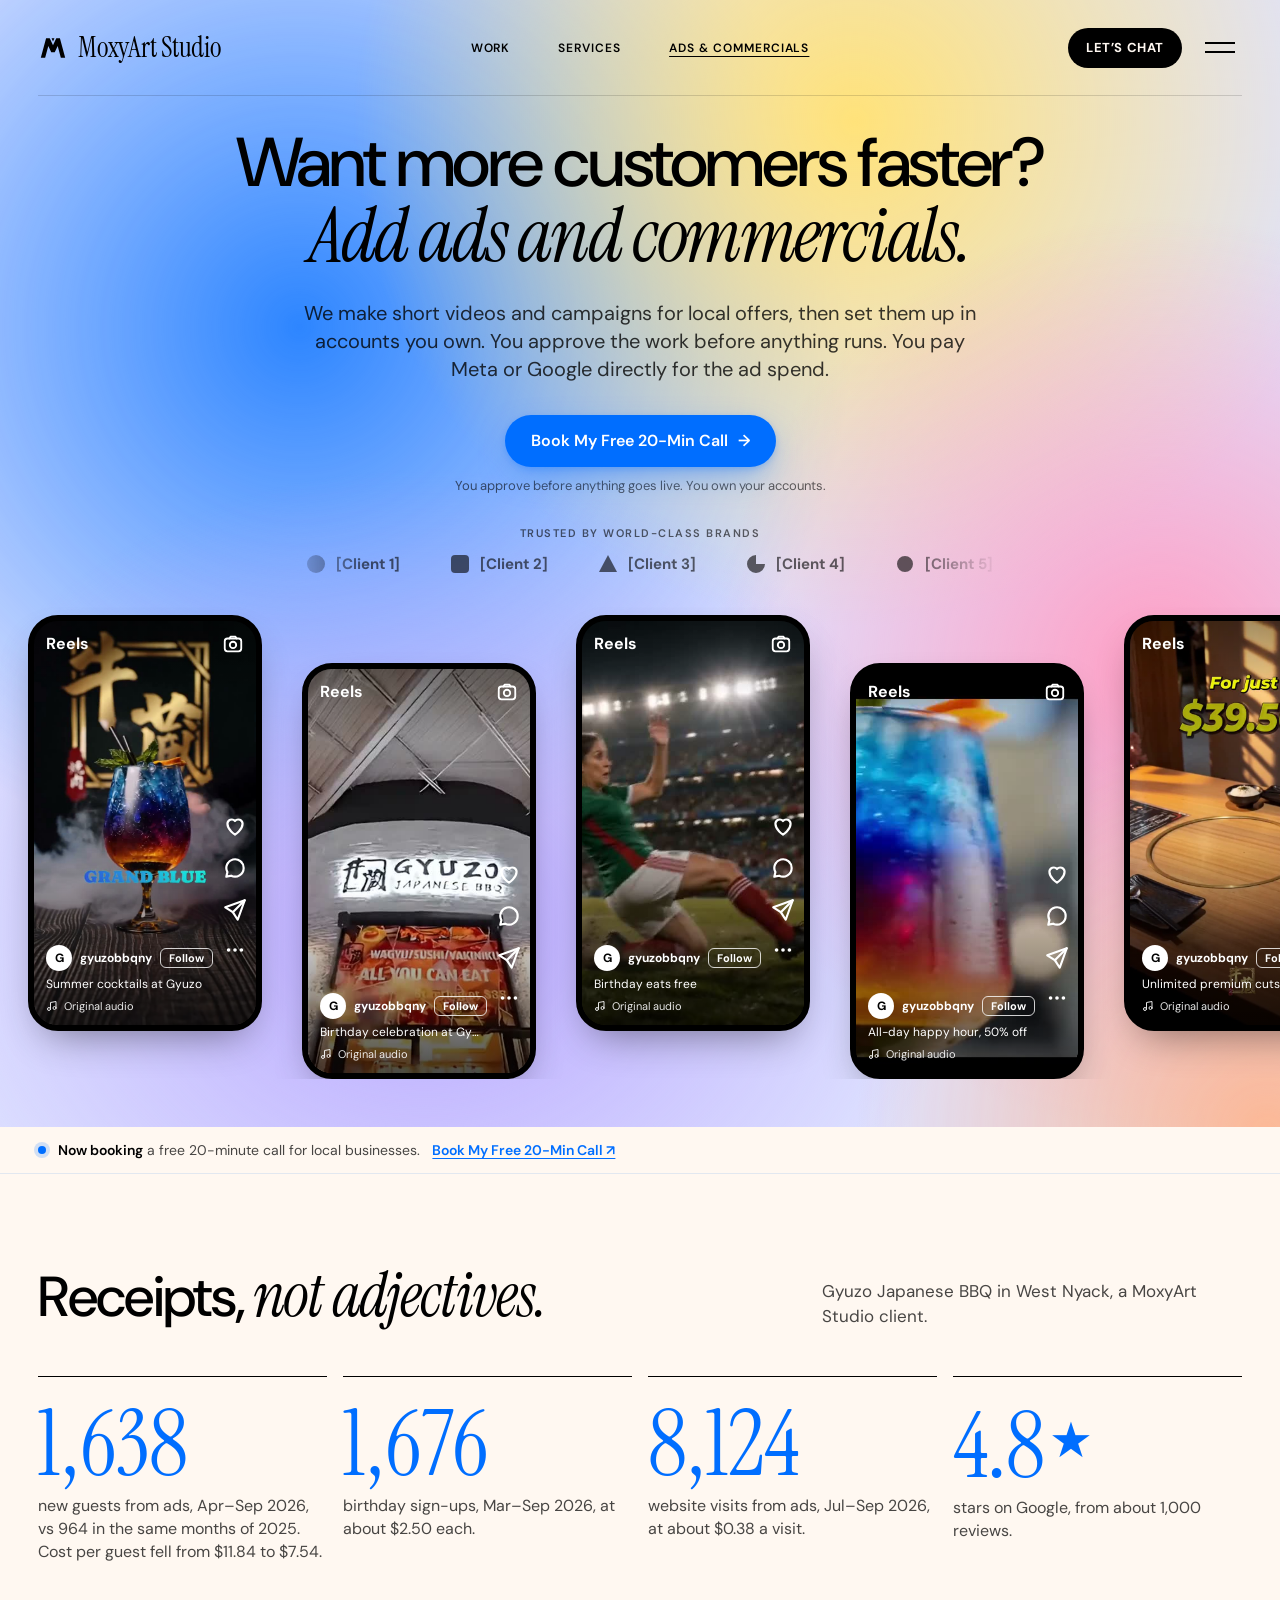
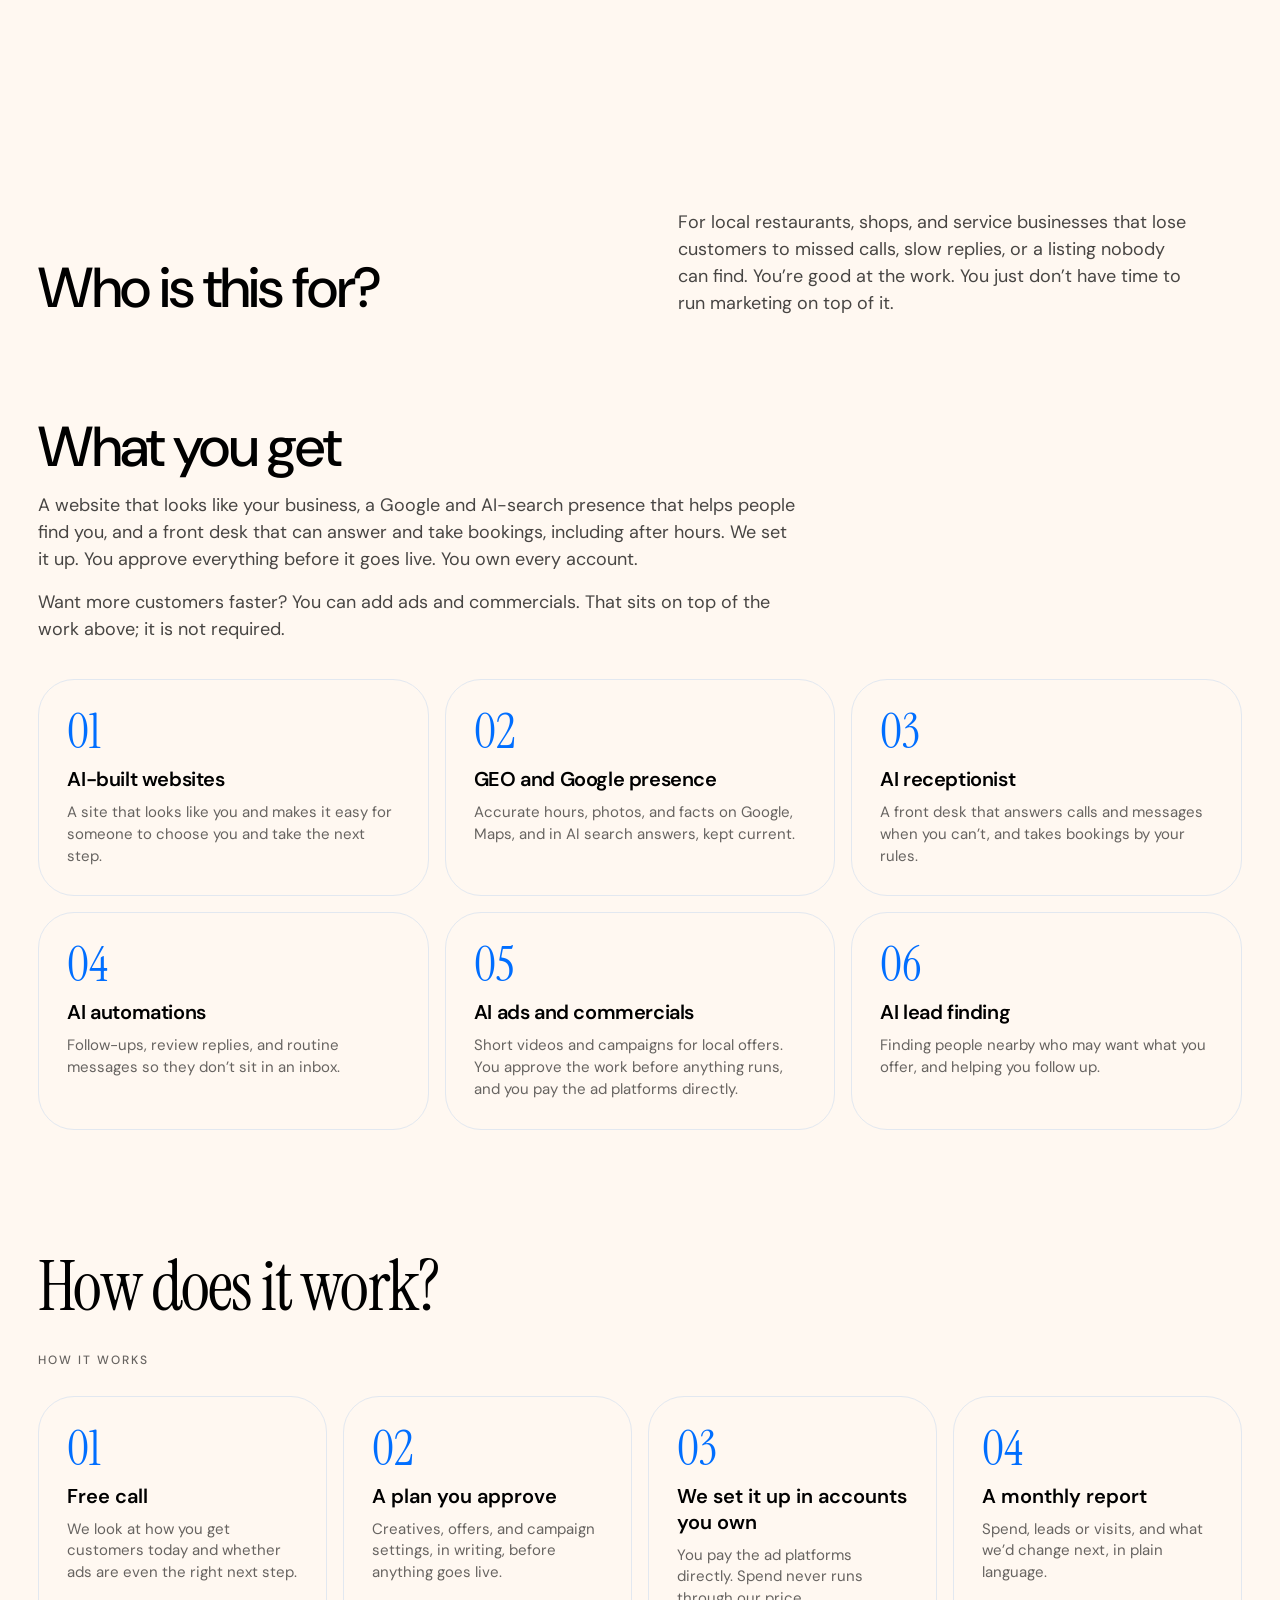
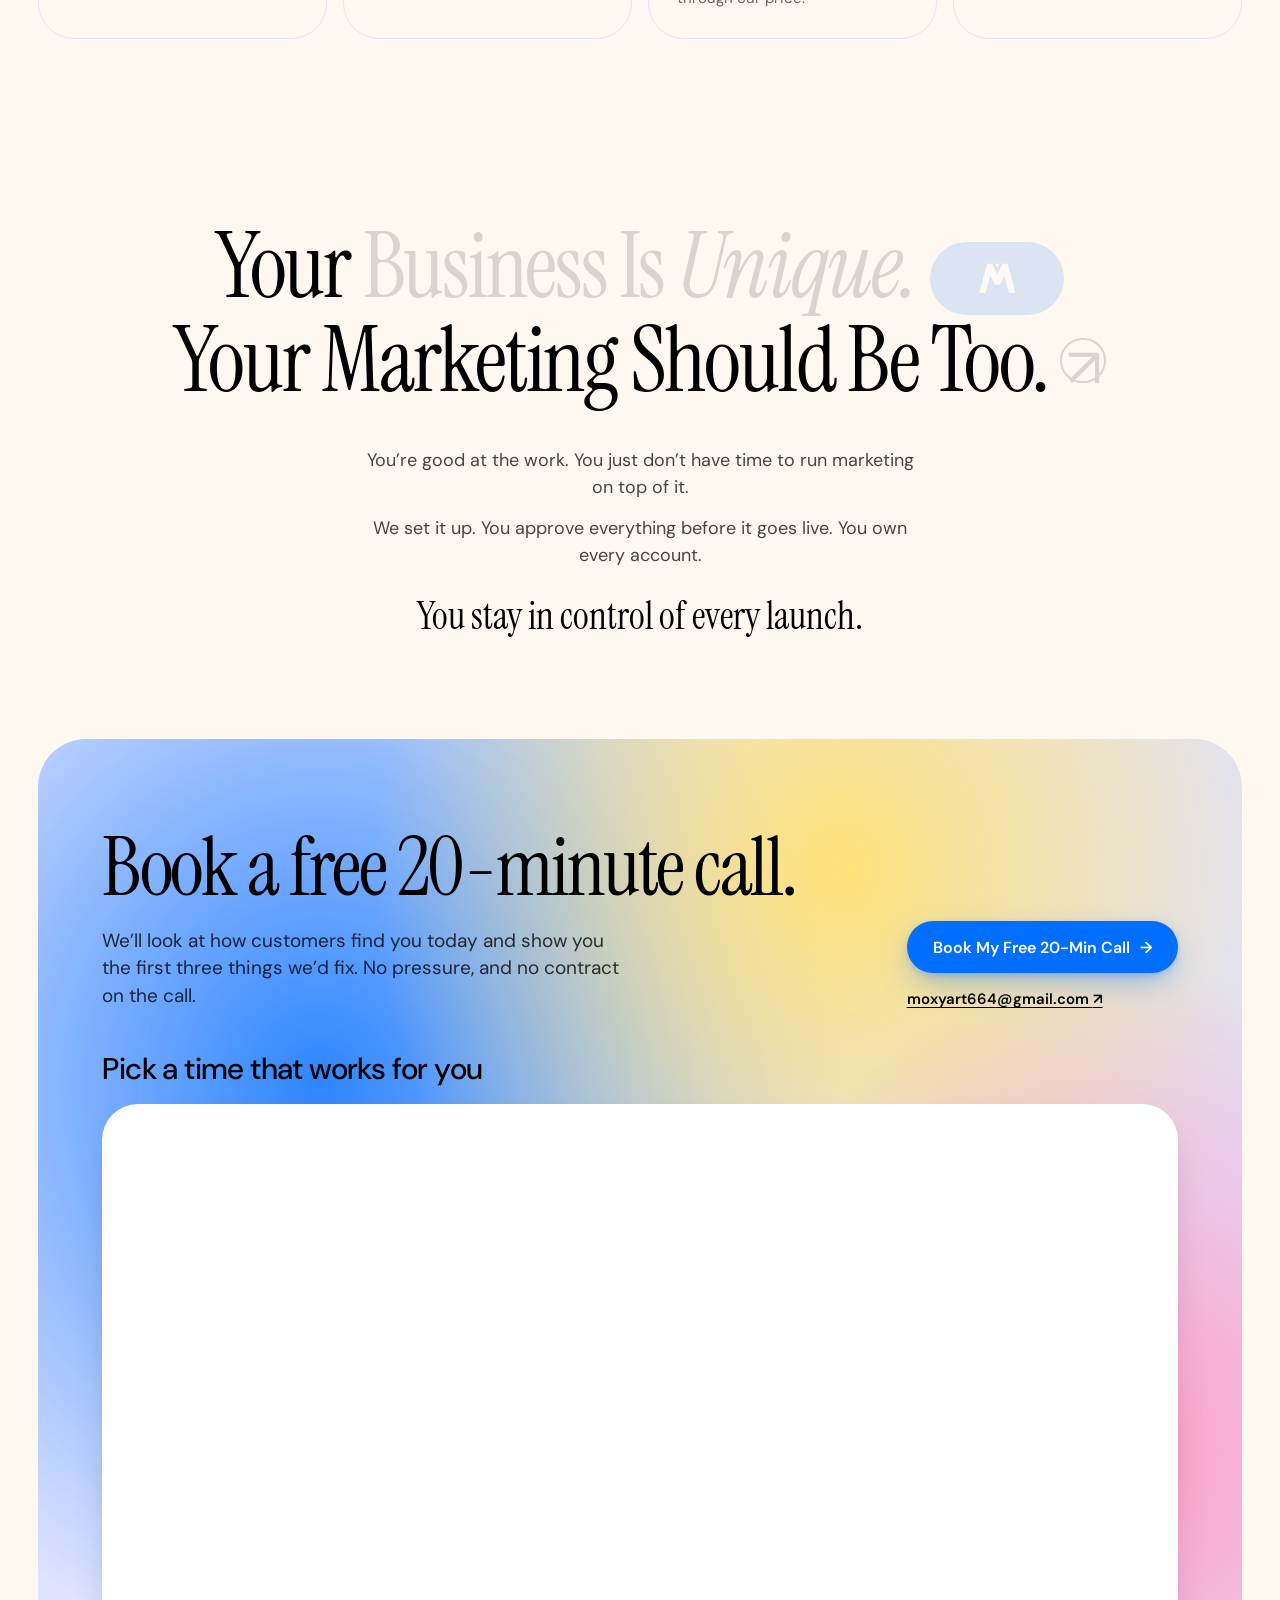
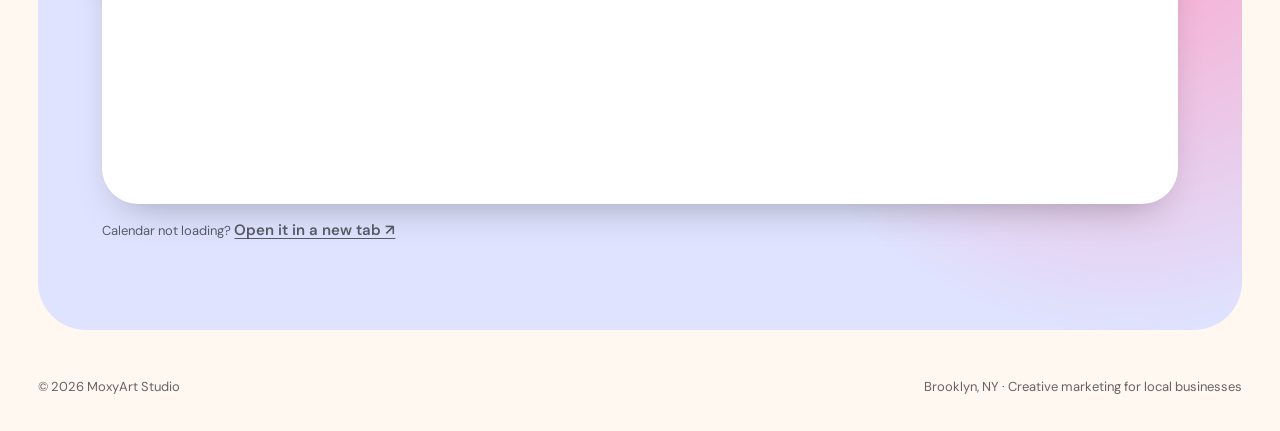
==== commit aaee54d8: "Restore the homepage showreel and the ads client logo ticker. Put both back in their original places" ====
--- a/ads.html
+++ b/ads.html
@@ -94,7 +94,15 @@
             <a class="btn btn-cta btn-lg" href="https://calendar.app.google/xC5aTehPTgfjE6WX9" target="_blank" rel="noopener">Book My Free 20-Min Call <span class="btn-arrow" aria-hidden="true">→</span></a>
             <p class="fine-print">You approve before anything goes live. You own your accounts.</p>
           </div>
-          <!-- Client logo ticker removed. The row said it was trusted by world-class brands and used placeholder client names. Re-add when real, approved logos exist. -->
+          <div class="logos">
+            <p class="logos-label">Trusted by world-class brands</p>
+            <div class="logos-mask">
+              <div class="logos-track">
+                <ul><li><svg viewBox="0 0 24 24" width="24" height="24" fill="currentColor" aria-hidden="true"><circle cx="12" cy="12" r="9"/></svg>[Client 1]</li><li><svg viewBox="0 0 24 24" width="24" height="24" fill="currentColor" aria-hidden="true"><rect x="3" y="3" width="18" height="18" rx="4"/></svg>[Client 2]</li><li><svg viewBox="0 0 24 24" width="24" height="24" fill="currentColor" aria-hidden="true"><path d="M12 3 21 20H3Z"/></svg>[Client 3]</li><li><svg viewBox="0 0 24 24" width="24" height="24" fill="currentColor" aria-hidden="true"><path d="M12 3a9 9 0 1 0 9 9h-9Z"/></svg>[Client 4]</li><li><svg viewBox="0 0 24 24" width="24" height="24" fill="currentColor" aria-hidden="true"><rect x="4" y="4" width="16" height="16" rx="8" transform="rotate(45 12 12)"/></svg>[Client 5]</li><li><svg viewBox="0 0 24 24" width="24" height="24" fill="currentColor" aria-hidden="true"><path d="M4 18 9 6l3 8 3-5 5 9Z"/></svg>[Client 6]</li><li><svg viewBox="0 0 24 24" width="24" height="24" fill="currentColor" aria-hidden="true"><circle cx="12" cy="12" r="9"/></svg>[Client 7]</li><li><svg viewBox="0 0 24 24" width="24" height="24" fill="currentColor" aria-hidden="true"><rect x="3" y="3" width="18" height="18" rx="4"/></svg>[Client 8]</li></ul>
+                <ul aria-hidden="true"><li><svg viewBox="0 0 24 24" width="24" height="24" fill="currentColor" aria-hidden="true"><circle cx="12" cy="12" r="9"/></svg>[Client 1]</li><li><svg viewBox="0 0 24 24" width="24" height="24" fill="currentColor" aria-hidden="true"><rect x="3" y="3" width="18" height="18" rx="4"/></svg>[Client 2]</li><li><svg viewBox="0 0 24 24" width="24" height="24" fill="currentColor" aria-hidden="true"><path d="M12 3 21 20H3Z"/></svg>[Client 3]</li><li><svg viewBox="0 0 24 24" width="24" height="24" fill="currentColor" aria-hidden="true"><path d="M12 3a9 9 0 1 0 9 9h-9Z"/></svg>[Client 4]</li><li><svg viewBox="0 0 24 24" width="24" height="24" fill="currentColor" aria-hidden="true"><rect x="4" y="4" width="16" height="16" rx="8" transform="rotate(45 12 12)"/></svg>[Client 5]</li><li><svg viewBox="0 0 24 24" width="24" height="24" fill="currentColor" aria-hidden="true"><path d="M4 18 9 6l3 8 3-5 5 9Z"/></svg>[Client 6]</li><li><svg viewBox="0 0 24 24" width="24" height="24" fill="currentColor" aria-hidden="true"><circle cx="12" cy="12" r="9"/></svg>[Client 7]</li><li><svg viewBox="0 0 24 24" width="24" height="24" fill="currentColor" aria-hidden="true"><rect x="3" y="3" width="18" height="18" rx="4"/></svg>[Client 8]</li></ul>
+              </div>
+            </div>
+          </div>
         </div>
 
         <!-- Reels-style phone cards drift left; two-thirds show on the first screen. script.js duplicates the set for a seamless loop. -->
--- a/styles.css
+++ b/styles.css
@@ -305,14 +305,6 @@
   color: var(--ink-78);
   animation: rise 800ms var(--ease-out) 640ms both;
 }
-/* Homepage hero has no showreel, so the copy fills the first screen. */
-.hero--copy { padding-bottom: 0; }
-.hero--copy .hero-body {
-  min-height: calc(100vh - var(--header-h));
-  min-height: calc(100svh - var(--header-h));
-  padding-bottom: clamp(48px, 8vh, 96px);
-}
-
 .hero-cta { display: flex; flex-direction: column; align-items: center; gap: 10px; margin-top: 8px; animation: rise 800ms var(--ease-out) 760ms both; }
 .fine-print { margin: 0; font-size: 13px; color: var(--ink-60); }
 .hero-video { position: relative; z-index: 1; width: var(--video-w); margin-inline: auto; }
